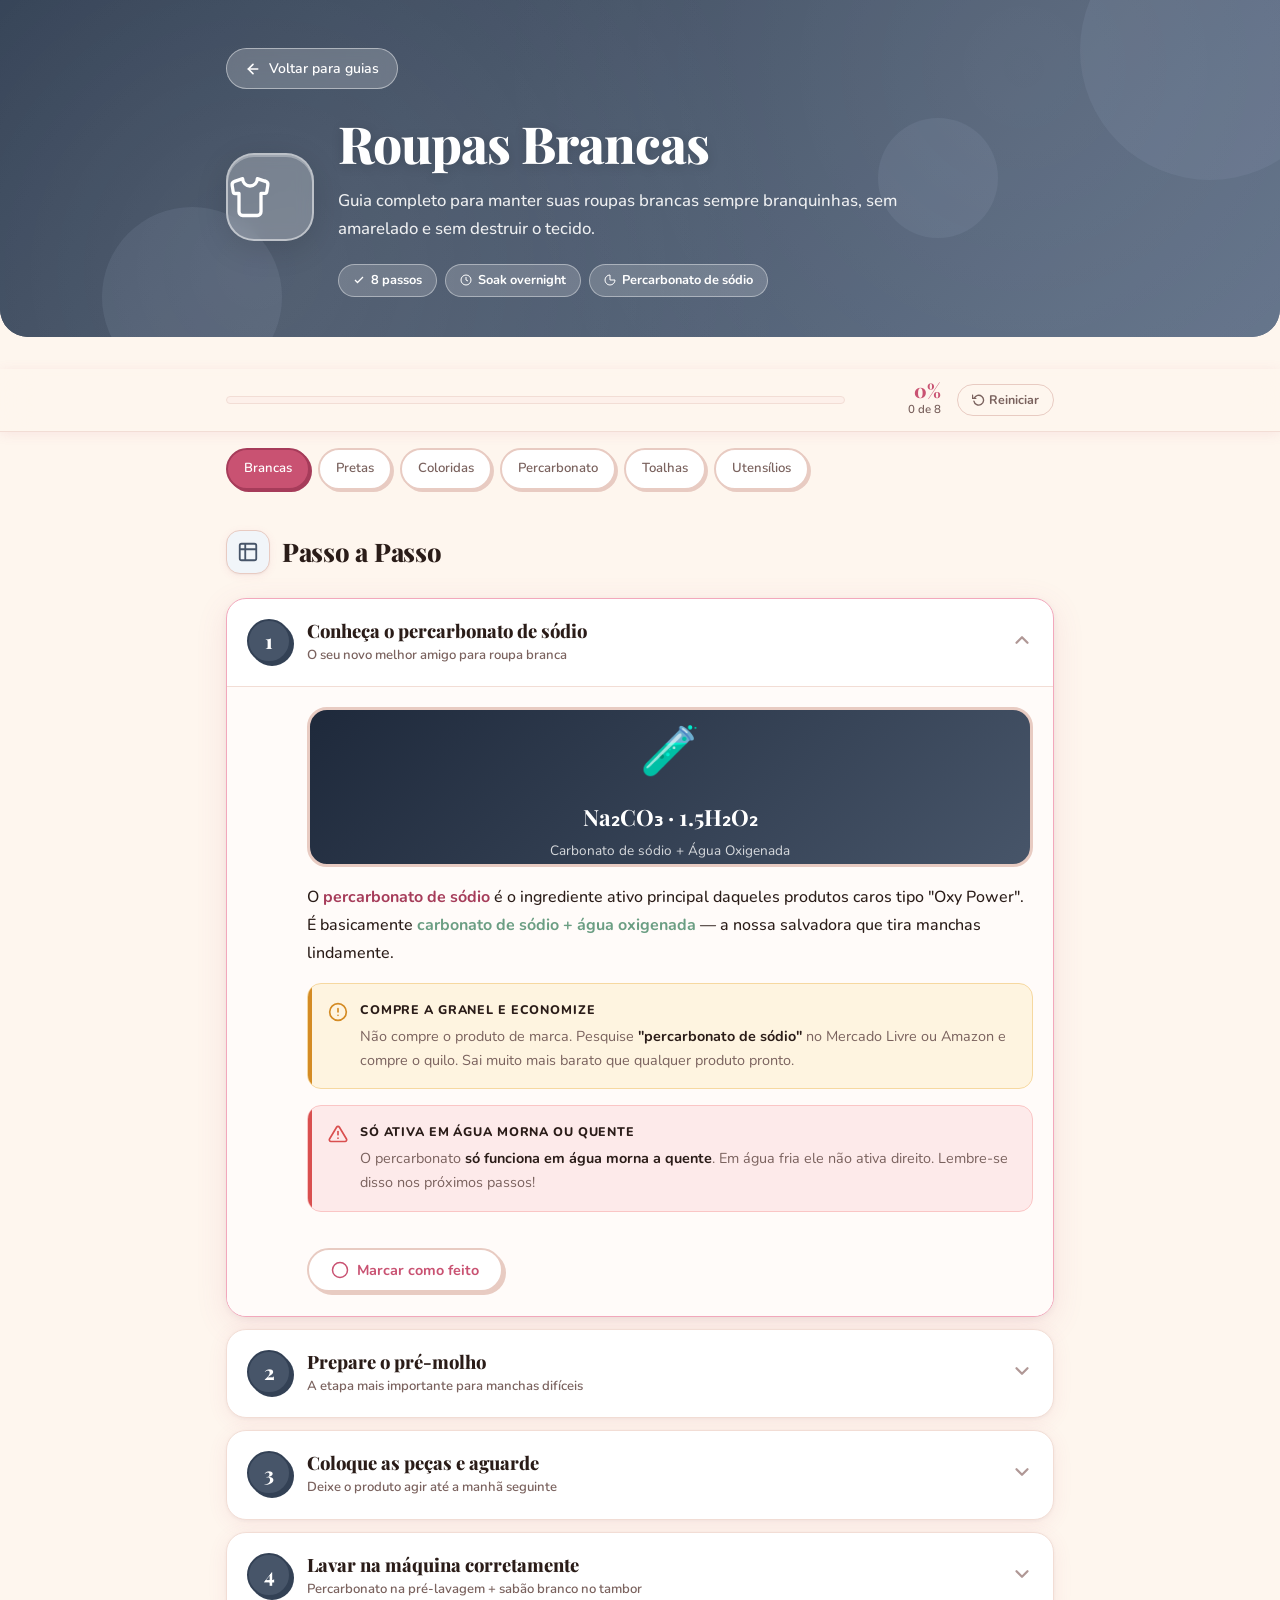
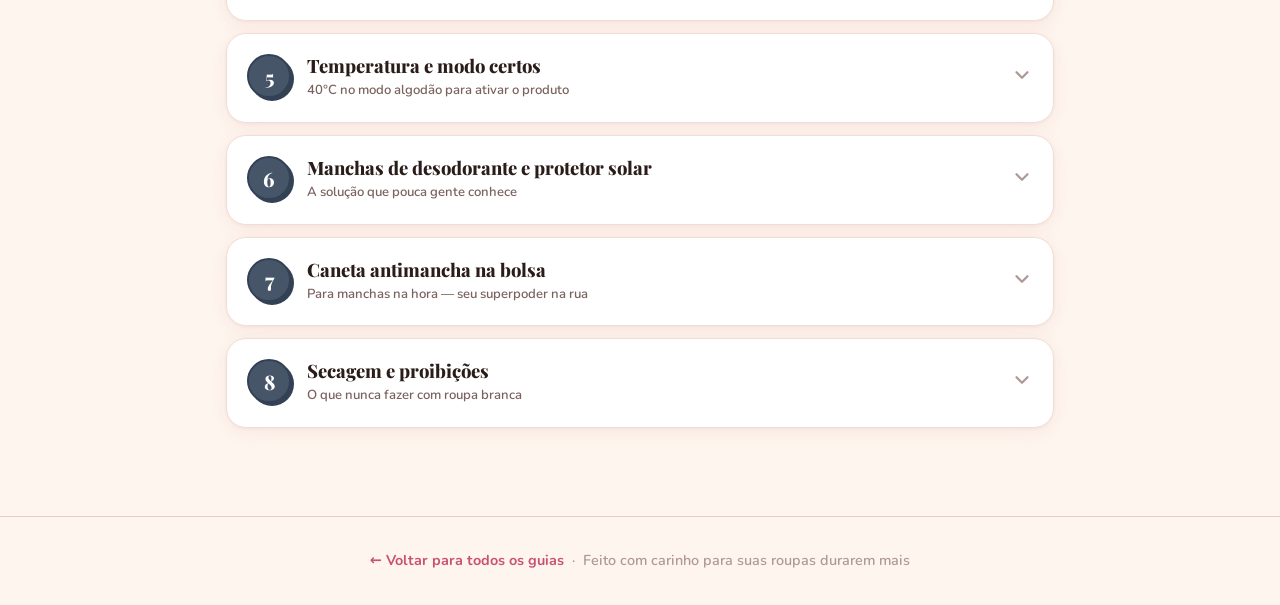
==== brancas.html @ 4604f137 "first commit" ====
<!DOCTYPE html>
<html lang="pt-BR">
<head>
  <meta charset="UTF-8">
  <meta name="viewport" content="width=device-width, initial-scale=1.0">
  <title>Roupas Brancas — Lavar Roupa</title>
  <meta name="description" content="Guia passo a passo de como lavar roupas brancas para ficarem sempre branquinhas e sem amarelado.">
  <link rel="stylesheet" href="css/styles.css">
  <link rel="stylesheet" href="css/guide.css">
  <style>
    /* ── White clothes theme ── */
    :root {
      --guide-primary:  #64748B;
      --guide-dark:     #334155;
      --guide-light:    #F1F5F9;
      --guide-gradient: linear-gradient(135deg, #334155 0%, #475569 40%, #64748B 100%);
      --step-color:     #475569;
    }

    .guide-hero { background: var(--guide-gradient); }
    .hero-blob   { background: #94A3B8; }

    .step-number { background: var(--step-color); border-color: var(--guide-dark); box-shadow: 3px 3px 0px var(--guide-dark); }

    /* Decorative pattern overlay */
    .guide-hero::after {
      content: '';
      position: absolute;
      inset: 0;
      background-image: radial-gradient(circle at 20% 80%, rgba(255,255,255,0.08) 0%, transparent 50%),
                        radial-gradient(circle at 80% 20%, rgba(255,255,255,0.05) 0%, transparent 50%);
      z-index: 1;
    }

    /* Guide nav pills */
    .guide-nav {
      display: flex;
      gap: var(--sp-2);
      overflow-x: auto;
      padding: var(--sp-4) 0;
      scrollbar-width: none;
      -ms-overflow-style: none;
    }
    .guide-nav::-webkit-scrollbar { display: none; }

    .guide-nav-link {
      display: inline-flex;
      align-items: center;
      gap: 6px;
      padding: var(--sp-2) var(--sp-4);
      background: var(--color-surface);
      border: 2px solid var(--color-border-dark);
      border-radius: var(--radius-full);
      font-size: 0.82rem;
      font-weight: 600;
      color: var(--color-fg-muted);
      white-space: nowrap;
      transition: all var(--transition-fast);
      box-shadow: 2px 2px 0px var(--color-border-dark);
    }

    .guide-nav-link:hover {
      background: var(--color-muted);
      color: var(--color-fg);
    }

    .guide-nav-link.active {
      background: var(--color-primary);
      color: white;
      border-color: var(--color-primary-dark);
    }

    /* Visual accent cards */
    .visual-card {
      border-radius: var(--radius-lg);
      border: 3px solid var(--color-border-dark);
      overflow: hidden;
      height: 160px;
      display: flex;
      align-items: center;
      justify-content: center;
      position: relative;
      margin-bottom: var(--sp-4);
    }

    .science-box {
      background: linear-gradient(135deg, #1E293B, #334155);
      border: 3px solid var(--color-border-dark);
      border-radius: var(--radius-lg);
      padding: var(--sp-5);
      color: white;
      margin: var(--sp-4) 0;
    }

    .science-box h4 { font-family: var(--font-heading); font-size: 1.4rem; color: #93C5FD; margin-bottom: var(--sp-3); }
    .science-box p  { font-size: 0.93rem; color: rgba(255,255,255,0.85); line-height: 1.65; }

    .color-wheel-visual {
      display: flex;
      align-items: center;
      gap: var(--sp-4);
      background: #FFFBEB;
      border: 2px solid #FDE68A;
      border-radius: var(--radius-md);
      padding: var(--sp-4);
      margin: var(--sp-3) 0;
    }

    .color-swatch {
      width: 48px; height: 48px;
      border-radius: 50%;
      border: 3px solid rgba(0,0,0,0.1);
      flex-shrink: 0;
      box-shadow: 0 4px 8px rgba(0,0,0,0.15);
    }

    .temp-badge {
      display: inline-flex;
      align-items: center;
      gap: 6px;
      padding: 4px 14px;
      border-radius: var(--radius-full);
      font-weight: 700;
      font-size: 0.9rem;
      border: 2px solid;
    }

    .temp-hot  { background: #FEF2F2; color: #DC2626; border-color: #FECACA; }
    .temp-warm { background: #FFFBEB; color: #D97706; border-color: #FDE68A; }
    .temp-cold { background: #F0F9FF; color: #0284C7; border-color: #BAE6FD; }
  </style>
</head>
<body>

  <!-- ── HERO ── -->
  <div class="guide-hero">
    <div class="hero-blob hero-blob-1"></div>
    <div class="hero-blob hero-blob-2"></div>
    <div class="hero-blob hero-blob-3"></div>
    <div class="container">
      <a href="index.html" class="hero-back-btn">
        <svg xmlns="http://www.w3.org/2000/svg" viewBox="0 0 24 24" fill="none" stroke="currentColor" stroke-width="2.5" stroke-linecap="round" stroke-linejoin="round"><line x1="19" y1="12" x2="5" y2="12"/><polyline points="12 19 5 12 12 5"/></svg>
        Voltar para guias
      </a>
      <div class="guide-hero-inner">
        <div class="guide-hero-icon">
          <svg xmlns="http://www.w3.org/2000/svg" viewBox="0 0 24 24" fill="none" stroke="currentColor" stroke-width="1.8" stroke-linecap="round" stroke-linejoin="round"><path d="M20.38 3.46 16 2a4 4 0 0 1-8 0L3.62 3.46a2 2 0 0 0-1.34 2.23l.58 3.57a1 1 0 0 0 .99.84H6v10c0 1.1.9 2 2 2h8a2 2 0 0 0 2-2V10h2.15a1 1 0 0 0 .99-.84l.58-3.57a2 2 0 0 0-1.34-2.23z"/></svg>
        </div>
        <div class="guide-hero-text">
          <h1>Roupas Brancas</h1>
          <p>Guia completo para manter suas roupas brancas sempre branquinhas, sem amarelado e sem destruir o tecido.</p>
          <div class="guide-tags">
            <span class="guide-tag">
              <svg xmlns="http://www.w3.org/2000/svg" width="12" height="12" viewBox="0 0 24 24" fill="none" stroke="currentColor" stroke-width="2.5"><polyline points="20 6 9 17 4 12"/></svg>
              8 passos
            </span>
            <span class="guide-tag">
              <svg xmlns="http://www.w3.org/2000/svg" width="12" height="12" viewBox="0 0 24 24" fill="none" stroke="currentColor" stroke-width="2"><circle cx="12" cy="12" r="10"/><polyline points="12 6 12 12 16 14"/></svg>
              Soak overnight
            </span>
            <span class="guide-tag">
              <svg xmlns="http://www.w3.org/2000/svg" width="12" height="12" viewBox="0 0 24 24" fill="none" stroke="currentColor" stroke-width="2"><path d="M12 2a10 10 0 1 0 10 10H12V2z"/></svg>
              Percarbonato de sódio
            </span>
          </div>
        </div>
      </div>
    </div>
  </div>

  <!-- ── PROGRESS STICKY ── -->
  <div class="progress-sticky">
    <div class="container">
      <div class="progress-inner">
        <div class="progress-track-wrap">
          <div class="progress-fill" id="progressFill" style="background: linear-gradient(90deg, #475569, #94A3B8);"></div>
        </div>
        <div class="progress-text-wrap">
          <span class="progress-pct" id="progressPct">0%</span>
          <span class="progress-steps-txt" id="progressSteps">0 de 8</span>
        </div>
        <button class="reset-btn" id="resetBtn" aria-label="Reiniciar progresso">
          <svg xmlns="http://www.w3.org/2000/svg" viewBox="0 0 24 24" fill="none" stroke="currentColor" stroke-width="2.5" stroke-linecap="round" stroke-linejoin="round"><polyline points="1 4 1 10 7 10"/><path d="M3.51 15a9 9 0 1 0 .49-5.1"/></svg>
          Reiniciar
        </button>
      </div>
    </div>
  </div>

  <!-- ── GUIDE NAV ── -->
  <div class="container">
    <nav class="guide-nav" aria-label="Outros guias">
      <a href="brancas.html"      class="guide-nav-link active">Brancas</a>
      <a href="pretas.html"       class="guide-nav-link">Pretas</a>
      <a href="coloridas.html"    class="guide-nav-link">Coloridas</a>
      <a href="percarbonato.html" class="guide-nav-link">Percarbonato</a>
      <a href="toalha.html"       class="guide-nav-link">Toalhas</a>
      <a href="utensilios.html"   class="guide-nav-link">Utensílios</a>
    </nav>
  </div>

  <!-- ── STEPS ── -->
  <main>
    <section class="steps-section">
      <div class="container">

        <div class="section-heading">
          <div class="section-heading-icon" style="background:#F1F5F9;">
            <svg xmlns="http://www.w3.org/2000/svg" viewBox="0 0 24 24" fill="none" stroke="#475569" stroke-width="2" stroke-linecap="round" stroke-linejoin="round" style="width:22px;height:22px;"><path d="M9 3H5a2 2 0 0 0-2 2v4m6-6h10a2 2 0 0 1 2 2v4M9 3v18m0 0h10a2 2 0 0 0 2-2V9M9 21H5a2 2 0 0 1-2-2V9m0 0h18"/></svg>
          </div>
          <h2>Passo a Passo</h2>
        </div>

        <div class="steps-list">

          <!-- STEP 1 -->
          <div class="step-item" data-step-id="brancas-1">
            <div class="step-header">
              <div class="step-number" style="background:#475569;border-color:#334155;box-shadow:3px 3px 0 #334155;">1</div>
              <div class="step-completed-icon">
                <svg xmlns="http://www.w3.org/2000/svg" width="22" height="22" viewBox="0 0 24 24" fill="none" stroke="currentColor" stroke-width="3" stroke-linecap="round" stroke-linejoin="round"><polyline points="20 6 9 17 4 12"/></svg>
              </div>
              <div class="step-text">
                <div class="step-title">Conheça o percarbonato de sódio</div>
                <div class="step-subtitle">O seu novo melhor amigo para roupa branca</div>
              </div>
              <svg class="step-chevron" xmlns="http://www.w3.org/2000/svg" viewBox="0 0 24 24" fill="none" stroke="currentColor" stroke-width="2.5" stroke-linecap="round" stroke-linejoin="round"><polyline points="6 9 12 15 18 9"/></svg>
            </div>
            <div class="step-body">
              <div class="visual-card" style="background: linear-gradient(135deg, #1E293B, #475569);">
                <div style="text-align:center; color:white; padding: 20px;">
                  <div style="font-size:3rem; margin-bottom:8px;">🧪</div>
                  <div style="font-family:var(--font-heading); font-size:1.4rem; font-weight:700;">Na₂CO₃ · 1.5H₂O₂</div>
                  <div style="font-size:0.85rem; opacity:0.8; margin-top:4px;">Carbonato de sódio + Água Oxigenada</div>
                </div>
              </div>
              <p class="step-desc">
                O <strong>percarbonato de sódio</strong> é o ingrediente ativo principal daqueles produtos caros tipo "Oxy Power". É basicamente <em>carbonato de sódio + água oxigenada</em> — a nossa salvadora que tira manchas lindamente.
              </p>
              <div class="callout callout--tip">
                <svg xmlns="http://www.w3.org/2000/svg" viewBox="0 0 24 24" fill="none" stroke="currentColor" stroke-width="2" stroke-linecap="round" stroke-linejoin="round"><circle cx="12" cy="12" r="10"/><line x1="12" y1="8" x2="12" y2="12"/><line x1="12" y1="16" x2="12.01" y2="16"/></svg>
                <div class="callout-body">
                  <div class="callout-title">Compre a granel e economize</div>
                  <p>Não compre o produto de marca. Pesquise <strong>"percarbonato de sódio"</strong> no Mercado Livre ou Amazon e compre o quilo. Sai muito mais barato que qualquer produto pronto.</p>
                </div>
              </div>
              <div class="callout callout--warning">
                <svg xmlns="http://www.w3.org/2000/svg" viewBox="0 0 24 24" fill="none" stroke="currentColor" stroke-width="2" stroke-linecap="round" stroke-linejoin="round"><path d="M10.29 3.86L1.82 18a2 2 0 0 0 1.71 3h16.94a2 2 0 0 0 1.71-3L13.71 3.86a2 2 0 0 0-3.42 0z"/><line x1="12" y1="9" x2="12" y2="13"/><line x1="12" y1="17" x2="12.01" y2="17"/></svg>
                <div class="callout-body">
                  <div class="callout-title">Só ativa em água morna ou quente</div>
                  <p>O percarbonato <strong>só funciona em água morna a quente</strong>. Em água fria ele não ativa direito. Lembre-se disso nos próximos passos!</p>
                </div>
              </div>
              <button class="done-btn" onclick="markStepDone(this)">
                <svg xmlns="http://www.w3.org/2000/svg" width="20" height="20" viewBox="0 0 24 24" fill="none" stroke="currentColor" stroke-width="2" stroke-linecap="round" stroke-linejoin="round"><circle cx="12" cy="12" r="10"/></svg>
                Marcar como feito
              </button>
            </div>
          </div>

          <!-- STEP 2 -->
          <div class="step-item" data-step-id="brancas-2">
            <div class="step-header">
              <div class="step-number" style="background:#475569;border-color:#334155;box-shadow:3px 3px 0 #334155;">2</div>
              <div class="step-completed-icon"><svg xmlns="http://www.w3.org/2000/svg" width="22" height="22" viewBox="0 0 24 24" fill="none" stroke="currentColor" stroke-width="3" stroke-linecap="round" stroke-linejoin="round"><polyline points="20 6 9 17 4 12"/></svg></div>
              <div class="step-text">
                <div class="step-title">Prepare o pré-molho</div>
                <div class="step-subtitle">A etapa mais importante para manchas difíceis</div>
              </div>
              <svg class="step-chevron" xmlns="http://www.w3.org/2000/svg" viewBox="0 0 24 24" fill="none" stroke="currentColor" stroke-width="2.5" stroke-linecap="round" stroke-linejoin="round"><polyline points="6 9 12 15 18 9"/></svg>
            </div>
            <div class="step-body">
              <div class="visual-card" style="background: linear-gradient(135deg, #0369A1, #0EA5E9);">
                <div style="text-align:center; color:white; padding:20px;">
                  <div style="font-size:3rem; margin-bottom:8px;">🫧</div>
                  <div style="font-family:var(--font-heading); font-size:1.5rem; font-weight:700;">Olha como borbulha!</div>
                  <div style="font-size:0.85rem; opacity:0.8; margin-top:4px;">O percarbonato ativando em água quente</div>
                </div>
              </div>
              <p class="step-desc">
                Em uma bacia grande, adicione <strong>2 scoops de percarbonato</strong>, uma <em>meia tampinha de sabão líquido para roupa branca</em> e despeje <strong>água quente a 60°C</strong>. Olhe só como ele começa a borbulhar — é o produto ativando!
              </p>
              <div style="display:flex;gap:var(--sp-3);flex-wrap:wrap;margin:var(--sp-4) 0;">
                <span class="temp-badge temp-hot">
                  <svg xmlns="http://www.w3.org/2000/svg" width="14" height="14" viewBox="0 0 24 24" fill="none" stroke="currentColor" stroke-width="2"><path d="M14 14.76V3.5a2.5 2.5 0 0 0-5 0v11.26a4.5 4.5 0 1 0 5 0z"/></svg>
                  60°C
                </span>
                <span class="temp-badge temp-warm">Para estampas plásticas: 40°C máximo</span>
              </div>
              <div class="callout callout--tip">
                <svg xmlns="http://www.w3.org/2000/svg" viewBox="0 0 24 24" fill="none" stroke="currentColor" stroke-width="2" stroke-linecap="round" stroke-linejoin="round"><polygon points="12 2 15.09 8.26 22 9.27 17 14.14 18.18 21.02 12 17.77 5.82 21.02 7 14.14 2 9.27 8.91 8.26 12 2"/></svg>
                <div class="callout-body">
                  <div class="callout-title">Manchas muito resistentes?</div>
                  <p>Para manchas antigas que já secaram e estão resistentes: <strong>faça o molho duas vezes</strong>. Troca a água e repete o processo.</p>
                </div>
              </div>
              <button class="done-btn" onclick="markStepDone(this)">
                <svg xmlns="http://www.w3.org/2000/svg" width="20" height="20" viewBox="0 0 24 24" fill="none" stroke="currentColor" stroke-width="2" stroke-linecap="round" stroke-linejoin="round"><circle cx="12" cy="12" r="10"/></svg>
                Marcar como feito
              </button>
            </div>
          </div>

          <!-- STEP 3 -->
          <div class="step-item" data-step-id="brancas-3">
            <div class="step-header">
              <div class="step-number" style="background:#475569;border-color:#334155;box-shadow:3px 3px 0 #334155;">3</div>
              <div class="step-completed-icon"><svg xmlns="http://www.w3.org/2000/svg" width="22" height="22" viewBox="0 0 24 24" fill="none" stroke="currentColor" stroke-width="3" stroke-linecap="round" stroke-linejoin="round"><polyline points="20 6 9 17 4 12"/></svg></div>
              <div class="step-text">
                <div class="step-title">Coloque as peças e aguarde</div>
                <div class="step-subtitle">Deixe o produto agir até a manhã seguinte</div>
              </div>
              <svg class="step-chevron" xmlns="http://www.w3.org/2000/svg" viewBox="0 0 24 24" fill="none" stroke="currentColor" stroke-width="2.5" stroke-linecap="round" stroke-linejoin="round"><polyline points="6 9 12 15 18 9"/></svg>
            </div>
            <div class="step-body">
              <p class="step-desc">
                Adicione as peças na bacia e complete com o resto da água. <strong>Mexa bem</strong> para que todos os tecidos tenham bastante contato com a mistura. Depois, <em>deixe agir de um dia para o outro</em> — pode deixar até a manhã seguinte sem problema.
              </p>
              <div class="callout callout--info">
                <svg xmlns="http://www.w3.org/2000/svg" viewBox="0 0 24 24" fill="none" stroke="currentColor" stroke-width="2" stroke-linecap="round" stroke-linejoin="round"><circle cx="12" cy="12" r="10"/><line x1="12" y1="8" x2="12" y2="12"/><line x1="12" y1="16" x2="12.01" y2="16"/></svg>
                <div class="callout-body">
                  <div class="callout-title">Quanto tempo deixar?</div>
                  <p>Mínimo <strong>4-6 horas</strong>. O ideal é deixar overnight (até a manhã seguinte). Para manchas muito antigas, deixe mais tempo.</p>
                </div>
              </div>
              <button class="done-btn" onclick="markStepDone(this)">
                <svg xmlns="http://www.w3.org/2000/svg" width="20" height="20" viewBox="0 0 24 24" fill="none" stroke="currentColor" stroke-width="2" stroke-linecap="round" stroke-linejoin="round"><circle cx="12" cy="12" r="10"/></svg>
                Marcar como feito
              </button>
            </div>
          </div>

          <!-- STEP 4 -->
          <div class="step-item" data-step-id="brancas-4">
            <div class="step-header">
              <div class="step-number" style="background:#475569;border-color:#334155;box-shadow:3px 3px 0 #334155;">4</div>
              <div class="step-completed-icon"><svg xmlns="http://www.w3.org/2000/svg" width="22" height="22" viewBox="0 0 24 24" fill="none" stroke="currentColor" stroke-width="3" stroke-linecap="round" stroke-linejoin="round"><polyline points="20 6 9 17 4 12"/></svg></div>
              <div class="step-text">
                <div class="step-title">Lavar na máquina corretamente</div>
                <div class="step-subtitle">Percarbonato na pré-lavagem + sabão branco no tambor</div>
              </div>
              <svg class="step-chevron" xmlns="http://www.w3.org/2000/svg" viewBox="0 0 24 24" fill="none" stroke="currentColor" stroke-width="2.5" stroke-linecap="round" stroke-linejoin="round"><polyline points="6 9 12 15 18 9"/></svg>
            </div>
            <div class="step-body">
              <div style="display:grid; grid-template-columns: 1fr 1fr; gap: var(--sp-3); margin-bottom: var(--sp-4);">
                <div style="background:#F0FDF4; border:2px solid #86EFAC; border-radius:var(--radius-md); padding:var(--sp-4); text-align:center;">
                  <div style="font-size:1.8rem; margin-bottom:6px;">🥄</div>
                  <div style="font-weight:700; font-size:0.9rem; color:var(--color-primary);">Pré-lavagem</div>
                  <div style="font-size:0.82rem; color:var(--color-fg-muted); margin-top:4px;">1 scoop de percarbonato</div>
                </div>
                <div style="background:#F0F9FF; border:2px solid #BAE6FD; border-radius:var(--radius-md); padding:var(--sp-4); text-align:center;">
                  <div style="font-size:1.8rem; margin-bottom:6px;">🧺</div>
                  <div style="font-weight:700; font-size:0.9rem; color:#0284C7;">No tambor</div>
                  <div style="font-size:0.82rem; color:var(--color-fg-muted); margin-top:4px;">Lencinho branqueador óptico</div>
                </div>
              </div>
              <p class="step-desc">
                Na compartimento de <strong>pré-lavagem</strong>: coloque um scoop de percarbonato. Na compartimento de <strong>sabão</strong>: sabão líquido para roupa branca. O <em>lencinho branqueador óptico</em> vai direto no tambor da máquina junto com as roupas.
              </p>
              <div class="callout callout--product">
                <svg xmlns="http://www.w3.org/2000/svg" viewBox="0 0 24 24" fill="none" stroke="currentColor" stroke-width="2" stroke-linecap="round" stroke-linejoin="round"><path d="M6 2L3 6v14a2 2 0 0 0 2 2h14a2 2 0 0 0 2-2V6l-3-4z"/><line x1="3" y1="6" x2="21" y2="6"/><path d="M16 10a4 4 0 0 1-8 0"/></svg>
                <div class="callout-body">
                  <div class="callout-title">Produtos necessários</div>
                  <div class="product-list">
                    <span class="product-tag">Percarbonato de sódio</span>
                    <span class="product-tag">Sabão líquido p/ roupa branca</span>
                    <span class="product-tag">Lencinho branqueador óptico</span>
                  </div>
                </div>
              </div>
              <button class="done-btn" onclick="markStepDone(this)">
                <svg xmlns="http://www.w3.org/2000/svg" width="20" height="20" viewBox="0 0 24 24" fill="none" stroke="currentColor" stroke-width="2" stroke-linecap="round" stroke-linejoin="round"><circle cx="12" cy="12" r="10"/></svg>
                Marcar como feito
              </button>
            </div>
          </div>

          <!-- STEP 5 -->
          <div class="step-item" data-step-id="brancas-5">
            <div class="step-header">
              <div class="step-number" style="background:#475569;border-color:#334155;box-shadow:3px 3px 0 #334155;">5</div>
              <div class="step-completed-icon"><svg xmlns="http://www.w3.org/2000/svg" width="22" height="22" viewBox="0 0 24 24" fill="none" stroke="currentColor" stroke-width="3" stroke-linecap="round" stroke-linejoin="round"><polyline points="20 6 9 17 4 12"/></svg></div>
              <div class="step-text">
                <div class="step-title">Temperatura e modo certos</div>
                <div class="step-subtitle">40°C no modo algodão para ativar o produto</div>
              </div>
              <svg class="step-chevron" xmlns="http://www.w3.org/2000/svg" viewBox="0 0 24 24" fill="none" stroke="currentColor" stroke-width="2.5" stroke-linecap="round" stroke-linejoin="round"><polyline points="6 9 12 15 18 9"/></svg>
            </div>
            <div class="step-body">
              <p class="step-desc">
                Para roupas de algodão: lave a <strong>40°C no modo algodão</strong>. Isso ativa o percarbonato na máquina também. <em>Roupas brancas estampadas</em> (com silk ou estampa plástica)? Máximo de 40°C — o plástico pode encolher em temperaturas muito altas.
              </p>
              <div style="display:flex;gap:var(--sp-3);flex-wrap:wrap;margin:var(--sp-4) 0 var(--sp-3);">
                <span class="temp-badge temp-warm">
                  <svg xmlns="http://www.w3.org/2000/svg" width="14" height="14" viewBox="0 0 24 24" fill="none" stroke="currentColor" stroke-width="2"><path d="M14 14.76V3.5a2.5 2.5 0 0 0-5 0v11.26a4.5 4.5 0 1 0 5 0z"/></svg>
                  Algodão liso: 40°C
                </span>
                <span class="temp-badge temp-warm">
                  <svg xmlns="http://www.w3.org/2000/svg" width="14" height="14" viewBox="0 0 24 24" fill="none" stroke="currentColor" stroke-width="2"><path d="M14 14.76V3.5a2.5 2.5 0 0 0-5 0v11.26a4.5 4.5 0 1 0 5 0z"/></svg>
                  Branca estampada: máx. 40°C
                </span>
              </div>
              <div class="callout callout--tip">
                <svg xmlns="http://www.w3.org/2000/svg" viewBox="0 0 24 24" fill="none" stroke="currentColor" stroke-width="2"><polygon points="12 2 15.09 8.26 22 9.27 17 14.14 18.18 21.02 12 17.77 5.82 21.02 7 14.14 2 9.27 8.91 8.26 12 2"/></svg>
                <div class="callout-body">
                  <div class="callout-title">Pode usar em roupa colorida?</div>
                  <p>Sim! O percarbonato pode ser usado em roupas coloridas também. Não tem problema.</p>
                </div>
              </div>
              <button class="done-btn" onclick="markStepDone(this)">
                <svg xmlns="http://www.w3.org/2000/svg" width="20" height="20" viewBox="0 0 24 24" fill="none" stroke="currentColor" stroke-width="2" stroke-linecap="round" stroke-linejoin="round"><circle cx="12" cy="12" r="10"/></svg>
                Marcar como feito
              </button>
            </div>
          </div>

          <!-- STEP 6: Manchas de desodorante -->
          <div class="step-item" data-step-id="brancas-6">
            <div class="step-header">
              <div class="step-number" style="background:#475569;border-color:#334155;box-shadow:3px 3px 0 #334155;">6</div>
              <div class="step-completed-icon"><svg xmlns="http://www.w3.org/2000/svg" width="22" height="22" viewBox="0 0 24 24" fill="none" stroke="currentColor" stroke-width="3" stroke-linecap="round" stroke-linejoin="round"><polyline points="20 6 9 17 4 12"/></svg></div>
              <div class="step-text">
                <div class="step-title">Manchas de desodorante e protetor solar</div>
                <div class="step-subtitle">A solução que pouca gente conhece</div>
              </div>
              <svg class="step-chevron" xmlns="http://www.w3.org/2000/svg" viewBox="0 0 24 24" fill="none" stroke="currentColor" stroke-width="2.5" stroke-linecap="round" stroke-linejoin="round"><polyline points="6 9 12 15 18 9"/></svg>
            </div>
            <div class="step-body">
              <div class="science-box">
                <h4>Por que amarela?</h4>
                <p>Desodorante tem <strong>alumínio</strong> na composição. Esse alumínio oxida com o suor → vira ferrugem → mancha amarela. É literalmente oxidação de metal — igual ferrugem. A solução? <strong>Tira-ferrugem para tecidos</strong> (marca Semorin tem um específico para tecido).</p>
              </div>
              <div class="callout callout--product">
                <svg xmlns="http://www.w3.org/2000/svg" viewBox="0 0 24 24" fill="none" stroke="currentColor" stroke-width="2" stroke-linecap="round" stroke-linejoin="round"><path d="M6 2L3 6v14a2 2 0 0 0 2 2h14a2 2 0 0 0 2-2V6l-3-4z"/><line x1="3" y1="6" x2="21" y2="6"/><path d="M16 10a4 4 0 0 1-8 0"/></svg>
                <div class="callout-body">
                  <div class="callout-title">Produto específico</div>
                  <div class="product-list">
                    <span class="product-tag">Tira-ferrugem para tecidos (Semorin)</span>
                  </div>
                  <p style="margin-top:8px; font-size:0.88rem;">Atenção: a Semorin tem um tira-ferrugem para outros materiais também — use o específico para tecido!</p>
                </div>
              </div>
              <button class="done-btn" onclick="markStepDone(this)">
                <svg xmlns="http://www.w3.org/2000/svg" width="20" height="20" viewBox="0 0 24 24" fill="none" stroke="currentColor" stroke-width="2" stroke-linecap="round" stroke-linejoin="round"><circle cx="12" cy="12" r="10"/></svg>
                Marcar como feito
              </button>
            </div>
          </div>

          <!-- STEP 7: Caneta antimancha -->
          <div class="step-item" data-step-id="brancas-7">
            <div class="step-header">
              <div class="step-number" style="background:#475569;border-color:#334155;box-shadow:3px 3px 0 #334155;">7</div>
              <div class="step-completed-icon"><svg xmlns="http://www.w3.org/2000/svg" width="22" height="22" viewBox="0 0 24 24" fill="none" stroke="currentColor" stroke-width="3" stroke-linecap="round" stroke-linejoin="round"><polyline points="20 6 9 17 4 12"/></svg></div>
              <div class="step-text">
                <div class="step-title">Caneta antimancha na bolsa</div>
                <div class="step-subtitle">Para manchas na hora — seu superpoder na rua</div>
              </div>
              <svg class="step-chevron" xmlns="http://www.w3.org/2000/svg" viewBox="0 0 24 24" fill="none" stroke="currentColor" stroke-width="2.5" stroke-linecap="round" stroke-linejoin="round"><polyline points="6 9 12 15 18 9"/></svg>
            </div>
            <div class="step-body">
              <div class="visual-card" style="background: linear-gradient(135deg, #7C3AED, #A855F7);">
                <div style="text-align:center; color:white; padding:20px;">
                  <div style="font-size:3rem; margin-bottom:8px;">✏️</div>
                  <div style="font-family:var(--font-heading); font-size:1.4rem; font-weight:700;">Caneta Antimancha</div>
                  <div style="font-size:0.85rem; opacity:0.8; margin-top:4px;">Água oxigenada em formato de caneta</div>
                </div>
              </div>
              <p class="step-desc">
                A <strong>caneta antimancha</strong> é perfeita para levar na bolsa. Ela tem água oxigenada e uma ponta que você pressiona e esfrega na mancha. O segredo para sua roupa não manchar é <em>se livrar da mancha no momento em que ela acontece</em>. Em casa você tem recursos — na rua, a caneta te salva.
              </p>
              <div class="callout callout--tip">
                <svg xmlns="http://www.w3.org/2000/svg" viewBox="0 0 24 24" fill="none" stroke="currentColor" stroke-width="2"><polygon points="12 2 15.09 8.26 22 9.27 17 14.14 18.18 21.02 12 17.77 5.82 21.02 7 14.14 2 9.27 8.91 8.26 12 2"/></svg>
                <div class="callout-body">
                  <div class="callout-title">Dica de uso na rua</div>
                  <p>A roupa vai ficar um pouco molhada depois — isso é normal. Melhor ficar com um ponto transparente por 5 minutos do que uma mancha rosa para sempre.</p>
                </div>
              </div>
              <div class="callout callout--product">
                <svg xmlns="http://www.w3.org/2000/svg" viewBox="0 0 24 24" fill="none" stroke="currentColor" stroke-width="2" stroke-linecap="round" stroke-linejoin="round"><path d="M6 2L3 6v14a2 2 0 0 0 2 2h14a2 2 0 0 0 2-2V6l-3-4z"/><line x1="3" y1="6" x2="21" y2="6"/><path d="M16 10a4 4 0 0 1-8 0"/></svg>
                <div class="callout-body">
                  <div class="callout-title">Onde encontrar</div>
                  <div class="product-list">
                    <span class="product-tag">De Girl (farmácia Drogaria Venâncio)</span>
                    <span class="product-tag">Tide To Go (Mercado Livre)</span>
                  </div>
                </div>
              </div>
              <button class="done-btn" onclick="markStepDone(this)">
                <svg xmlns="http://www.w3.org/2000/svg" width="20" height="20" viewBox="0 0 24 24" fill="none" stroke="currentColor" stroke-width="2" stroke-linecap="round" stroke-linejoin="round"><circle cx="12" cy="12" r="10"/></svg>
                Marcar como feito
              </button>
            </div>
          </div>

          <!-- STEP 8: Secagem -->
          <div class="step-item" data-step-id="brancas-8">
            <div class="step-header">
              <div class="step-number" style="background:#475569;border-color:#334155;box-shadow:3px 3px 0 #334155;">8</div>
              <div class="step-completed-icon"><svg xmlns="http://www.w3.org/2000/svg" width="22" height="22" viewBox="0 0 24 24" fill="none" stroke="currentColor" stroke-width="3" stroke-linecap="round" stroke-linejoin="round"><polyline points="20 6 9 17 4 12"/></svg></div>
              <div class="step-text">
                <div class="step-title">Secagem e proibições</div>
                <div class="step-subtitle">O que nunca fazer com roupa branca</div>
              </div>
              <svg class="step-chevron" xmlns="http://www.w3.org/2000/svg" viewBox="0 0 24 24" fill="none" stroke="currentColor" stroke-width="2.5" stroke-linecap="round" stroke-linejoin="round"><polyline points="6 9 12 15 18 9"/></svg>
            </div>
            <div class="step-body">
              <p class="step-desc">
                Roupa branca pode secar no sol — mas evite <strong>sol direto por muito tempo</strong> pois o raio UV danifica o tecido (o mesmo raio que causa câncer de pele destrói as células do tecido). Secar na <em>sombra ou meia-sombra</em> é o ideal.
              </p>
              <div class="callout callout--warning">
                <svg xmlns="http://www.w3.org/2000/svg" viewBox="0 0 24 24" fill="none" stroke="currentColor" stroke-width="2" stroke-linecap="round" stroke-linejoin="round"><path d="M10.29 3.86L1.82 18a2 2 0 0 0 1.71 3h16.94a2 2 0 0 0 1.71-3L13.71 3.86a2 2 0 0 0-3.42 0z"/><line x1="12" y1="9" x2="12" y2="13"/><line x1="12" y1="17" x2="12.01" y2="17"/></svg>
                <div class="callout-body">
                  <div class="callout-title">Nunca use cloro!</div>
                  <p>Cloro destrói o tecido. O percarbonato faz a mesma função branqueadora <strong>sem danificar o tecido</strong>. Para que usar cloro se você tem o percarbonato?</p>
                </div>
              </div>
              <div class="callout callout--warning">
                <svg xmlns="http://www.w3.org/2000/svg" viewBox="0 0 24 24" fill="none" stroke="currentColor" stroke-width="2" stroke-linecap="round" stroke-linejoin="round"><path d="M10.29 3.86L1.82 18a2 2 0 0 0 1.71 3h16.94a2 2 0 0 0 1.71-3L13.71 3.86a2 2 0 0 0-3.42 0z"/><line x1="12" y1="9" x2="12" y2="13"/><line x1="12" y1="17" x2="12.01" y2="17"/></svg>
                <div class="callout-body">
                  <div class="callout-title">Evite a secadora</div>
                  <p>A secadora danifica tecidos naturais. Se precisar usar, aceite que a roupa vai durar menos. Escolha suas batalhas.</p>
                </div>
              </div>
              <button class="done-btn" onclick="markStepDone(this)">
                <svg xmlns="http://www.w3.org/2000/svg" width="20" height="20" viewBox="0 0 24 24" fill="none" stroke="currentColor" stroke-width="2" stroke-linecap="round" stroke-linejoin="round"><circle cx="12" cy="12" r="10"/></svg>
                Marcar como feito
              </button>
            </div>
          </div>

        </div><!-- /steps-list -->

        <!-- ── COMPLETION BANNER ── -->
        <div class="completion-banner" id="completionBanner">
          <span class="completion-emoji">🌟</span>
          <h2>Mandou bem!</h2>
          <p>Você terminou o guia de roupas brancas. Suas roupas vão agradecer!</p>
          <div class="completion-actions">
            <a href="index.html" class="btn btn-white btn-lg">Ver todos os guias</a>
            <a href="percarbonato.html" class="btn btn-white-outline btn-lg">Guia do percarbonato →</a>
          </div>
        </div>

      </div>
    </section>
  </main>

  <!-- ── FOOTER ── -->
  <footer class="site-footer">
    <div class="container">
      <p>
        <a href="index.html">← Voltar para todos os guias</a>
        &nbsp;·&nbsp;
        Feito com carinho para suas roupas durarem mais
      </p>
    </div>
  </footer>

  <script>
    // Inline helper for onclick — delegates to guide.js markDone
    function markStepDone(btn) {
      const step = btn.closest('.step-item');
      const isDone = step.classList.contains('completed');
      if (typeof markDone === 'function') markDone(step, !isDone);
    }
  </script>
  <script src="js/guide.js"></script>
</body>
</html>
---- css/styles.css ----
/* ============================================================
   LAVANTECH — Design System
   Fonts: Playfair Display (headings) + Nunito (body)
   Theme: Soft Feminine / Warm Rosé
   ============================================================ */

@import url('https://fonts.googleapis.com/css2?family=Playfair+Display:wght@700;800&family=Nunito:wght@400;500;600;700;800&display=swap');

/* ── Tokens ── */
:root {
  --color-primary:       #C95272;
  --color-primary-dark:  #A63C5A;
  --color-primary-light: #F2A8BC;
  --color-secondary:     #6B9E83;
  --color-accent:        #E8854A;
  --color-accent-light:  #FEF0E6;
  --color-lavender:      #9B8ECF;
  --color-lavender-light:#EEE8FA;
  --color-bg:            #FEF6EE;
  --color-surface:       #FFFFFF;
  --color-muted:         #FDF0EA;
  --color-border:        #F2DDD5;
  --color-border-dark:   #E8CBC2;
  --color-fg:            #2A1C18;
  --color-fg-muted:      #7A625E;
  --color-fg-light:      #B09896;
  --color-error:         #D94F4F;
  --color-error-light:   #FDEAEA;
  --color-warning:       #D48B24;
  --color-warning-light: #FEF4E0;
  --color-info:          #4A8CC9;
  --color-info-light:    #EAF3FB;
  --color-success:       #4A9670;
  --color-success-light: #E5F5ED;

  /* Shadows — warm & soft */
  --shadow-clay-sm:   0 2px 8px rgba(201, 82, 114, 0.08), 0 1px 2px rgba(0,0,0,0.04);
  --shadow-clay-md:   0 4px 16px rgba(201, 82, 114, 0.1), 0 1px 4px rgba(0,0,0,0.06);
  --shadow-clay-lg:   0 8px 32px rgba(201, 82, 114, 0.12), 0 2px 8px rgba(0,0,0,0.06);
  --shadow-clay-card: 0 4px 20px rgba(201, 82, 114, 0.09), 0 1px 4px rgba(0,0,0,0.05);
  --shadow-hover:     0 10px 36px rgba(201, 82, 114, 0.18), 0 2px 8px rgba(0,0,0,0.08);

  /* Radius */
  --radius-sm:   10px;
  --radius-md:   14px;
  --radius-lg:   20px;
  --radius-xl:   28px;
  --radius-full: 9999px;

  /* Borders */
  --border-clay: 1.5px solid var(--color-border-dark);

  /* Typography */
  --font-heading: 'Playfair Display', Georgia, serif;
  --font-body:    'Nunito', system-ui, sans-serif;

  /* Spacing */
  --sp-1:  4px;  --sp-2:  8px;  --sp-3:  12px; --sp-4: 16px;
  --sp-5:  20px; --sp-6:  24px; --sp-8:  32px; --sp-10: 40px;
  --sp-12: 48px; --sp-16: 64px;

  /* Transitions */
  --transition-fast:   150ms ease-out;
  --transition-normal: 250ms ease-out;
  --transition-slow:   400ms ease-out;
}

/* ── Reset ── */
*, *::before, *::after { box-sizing: border-box; margin: 0; padding: 0; }
html { scroll-behavior: smooth; -webkit-text-size-adjust: 100%; }

body {
  font-family: var(--font-body);
  background-color: var(--color-bg);
  color: var(--color-fg);
  line-height: 1.65;
  font-size: 16px;
  min-height: 100dvh;
  overflow-x: hidden;
}

img { max-width: 100%; display: block; }
a   { color: inherit; text-decoration: none; }
ul, ol { list-style: none; }

/* ── Typography ── */
h1, h2, h3, h4 { font-family: var(--font-heading); line-height: 1.2; }

h1 { font-size: clamp(2.2rem, 6vw, 3.8rem); font-weight: 800; }
h2 { font-size: clamp(1.6rem, 4vw, 2.4rem); font-weight: 700; }
h3 { font-size: clamp(1.2rem, 3vw, 1.6rem);  font-weight: 700; }
h4 { font-size: 1.1rem; font-weight: 700; }
p  { font-size: 1rem; font-weight: 400; }

.text-muted   { color: var(--color-fg-muted); }
.text-primary { color: var(--color-primary); }
.text-accent  { color: var(--color-accent); }
.text-center  { text-align: center; }

/* ── Layout ── */
.container      { width: 100%; max-width: 860px; margin: 0 auto; padding: 0 var(--sp-4); }
.container--wide{ max-width: 1160px; margin: 0 auto; padding: 0 var(--sp-4); }
.visually-hidden{ position: absolute; width: 1px; height: 1px; overflow: hidden; clip: rect(0 0 0 0); }

/* ── Card ── */
.clay-card {
  background: var(--color-surface);
  border: var(--border-clay);
  border-radius: var(--radius-lg);
  box-shadow: var(--shadow-clay-card);
  transition: transform var(--transition-normal), box-shadow var(--transition-normal);
}

.clay-card:hover {
  transform: translateY(-3px);
  box-shadow: var(--shadow-hover);
}

/* ── Buttons ── */
.btn {
  display: inline-flex;
  align-items: center;
  gap: var(--sp-2);
  padding: var(--sp-3) var(--sp-6);
  font-family: var(--font-body);
  font-size: 1rem;
  font-weight: 700;
  border-radius: var(--radius-full);
  border: 1.5px solid transparent;
  cursor: pointer;
  transition: all var(--transition-fast);
  white-space: nowrap;
  touch-action: manipulation;
  min-height: 44px;
}

.btn:focus-visible { outline: 2.5px solid var(--color-primary); outline-offset: 3px; }

.btn-primary {
  background: var(--color-primary);
  color: #fff;
  border-color: var(--color-primary-dark);
  box-shadow: 0 3px 12px rgba(201, 82, 114, 0.35);
}

.btn-primary:hover {
  background: var(--color-primary-dark);
  transform: translateY(-2px);
  box-shadow: 0 6px 20px rgba(201, 82, 114, 0.4);
}

.btn-outline {
  background: var(--color-surface);
  color: var(--color-primary);
  border-color: var(--color-border-dark);
  box-shadow: var(--shadow-clay-sm);
}

.btn-outline:hover {
  background: var(--color-muted);
  border-color: var(--color-primary-light);
}

.btn-ghost { background: transparent; color: var(--color-fg-muted); border: none; box-shadow: none; }
.btn-ghost:hover { background: var(--color-muted); color: var(--color-fg); }

.btn-sm  { padding: var(--sp-2) var(--sp-4); font-size: 0.875rem; min-height: 36px; }
.btn-lg  { padding: var(--sp-4) var(--sp-8); font-size: 1.05rem; min-height: 52px; }

/* Completion banner buttons */
.btn-white {
  background: white;
  color: var(--color-primary);
  border-color: rgba(255,255,255,0.7);
  box-shadow: 0 3px 10px rgba(0,0,0,0.12);
}

.btn-white:hover { background: #FEF0F4; transform: translateY(-2px); }

.btn-white-outline {
  background: rgba(255,255,255,0.2);
  color: white;
  border-color: rgba(255,255,255,0.5);
}

.btn-white-outline:hover { background: rgba(255,255,255,0.3); }

/* ── Callout boxes ── */
.callout {
  display: flex;
  gap: var(--sp-3);
  padding: var(--sp-4);
  border-radius: var(--radius-md);
  border: 1.5px solid transparent;
  margin: var(--sp-4) 0;
  position: relative;
  overflow: hidden;
}

.callout::before {
  content: '';
  position: absolute;
  left: 0; top: 0; bottom: 0;
  width: 3px;
}

.callout-body { flex: 1; }
.callout svg  { flex-shrink: 0; margin-top: 2px; width: 20px; height: 20px; }

.callout--tip     { background: var(--color-warning-light); border-color: #F5D48A; }
.callout--tip::before { background: var(--color-warning); }
.callout--tip svg { color: var(--color-warning); }

.callout--warning     { background: var(--color-error-light); border-color: #F5AAAA; }
.callout--warning::before { background: var(--color-error); }
.callout--warning svg { color: var(--color-error); }

.callout--product     { background: var(--color-success-light); border-color: #A8D9BE; }
.callout--product::before { background: var(--color-success); }
.callout--product svg { color: var(--color-success); }

.callout--info     { background: var(--color-info-light); border-color: #A8CBE8; }
.callout--info::before { background: var(--color-info); }
.callout--info svg { color: var(--color-info); }

.callout-title {
  font-family: var(--font-body);
  font-weight: 800;
  font-size: 0.8rem;
  text-transform: uppercase;
  letter-spacing: 0.07em;
  margin-bottom: 4px;
  color: var(--color-fg);
}

.callout p { font-size: 0.93rem; color: var(--color-fg); line-height: 1.65; }
.callout strong { font-weight: 700; }

/* ── Progress Bar ── */
.progress-wrapper {
  background: var(--color-surface);
  border: var(--border-clay);
  border-radius: var(--radius-full);
  padding: var(--sp-2) var(--sp-4);
  display: flex;
  align-items: center;
  gap: var(--sp-4);
  box-shadow: var(--shadow-clay-sm);
}

.progress-track {
  flex: 1;
  height: 10px;
  background: var(--color-muted);
  border-radius: var(--radius-full);
  overflow: hidden;
  border: 1px solid var(--color-border);
}

.progress-fill {
  height: 100%;
  background: linear-gradient(90deg, var(--color-primary), var(--color-primary-light));
  border-radius: var(--radius-full);
  transition: width 0.5s cubic-bezier(0.34, 1.56, 0.64, 1);
  width: 0%;
}

.progress-label {
  font-size: 0.85rem;
  font-weight: 700;
  color: var(--color-primary);
  white-space: nowrap;
  min-width: 80px;
  text-align: right;
}

/* ── Step Component ── */
.steps-list { display: flex; flex-direction: column; gap: var(--sp-4); }

.step-item {
  background: var(--color-surface);
  border: var(--border-clay);
  border-radius: var(--radius-lg);
  box-shadow: var(--shadow-clay-card);
  overflow: hidden;
  transition: all var(--transition-normal);
  opacity: 0;
  transform: translateY(16px);
}

.step-item.visible {
  opacity: 1;
  transform: translateY(0);
  transition: opacity 0.4s ease-out, transform 0.4s cubic-bezier(0.34, 1.2, 0.64, 1), box-shadow var(--transition-normal), border-color var(--transition-normal);
}

.step-item.completed {
  opacity: 0.65;
  border-color: var(--color-border);
  box-shadow: var(--shadow-clay-sm);
}

.step-item.expanded {
  box-shadow: var(--shadow-hover);
  border-color: var(--color-primary-light);
}

.step-header {
  display: flex;
  align-items: flex-start;
  gap: var(--sp-4);
  padding: var(--sp-5) var(--sp-6);
  cursor: pointer;
  user-select: none;
  -webkit-tap-highlight-color: transparent;
  transition: background var(--transition-fast);
}

.step-header:hover { background: var(--color-muted); }

.step-number {
  flex-shrink: 0;
  width: 42px;
  height: 42px;
  background: var(--color-primary);
  color: white;
  border-radius: var(--radius-full);
  border: 2px solid var(--color-primary-dark);
  box-shadow: 0 3px 10px rgba(201, 82, 114, 0.3);
  display: flex;
  align-items: center;
  justify-content: center;
  font-family: var(--font-heading);
  font-size: 1.1rem;
  font-weight: 700;
  transition: all var(--transition-fast);
}

.step-completed-icon {
  display: none;
  flex-shrink: 0;
  width: 42px;
  height: 42px;
  background: var(--color-secondary);
  color: white;
  border-radius: var(--radius-full);
  border: 2px solid #4A7A62;
  box-shadow: 0 3px 10px rgba(74, 150, 112, 0.3);
  align-items: center;
  justify-content: center;
}

.step-item.completed .step-number         { display: none; }
.step-item.completed .step-completed-icon { display: flex; }

.step-text { flex: 1; min-width: 0; }

.step-title {
  font-family: var(--font-heading);
  font-size: 1.15rem;
  font-weight: 700;
  color: var(--color-fg);
  line-height: 1.3;
  transition: color var(--transition-fast);
}

.step-item.completed .step-title {
  text-decoration: line-through;
  color: var(--color-fg-light);
}

.step-subtitle {
  font-size: 0.875rem;
  color: var(--color-fg-muted);
  margin-top: 3px;
  font-weight: 600;
}

.step-chevron {
  flex-shrink: 0;
  width: 24px;
  height: 24px;
  color: var(--color-fg-light);
  transition: transform 300ms cubic-bezier(0.34, 1.56, 0.64, 1);
  margin-top: 8px;
}

.step-item.expanded .step-chevron { transform: rotate(180deg); }

.step-body {
  display: none;
  padding: var(--sp-5) var(--sp-6) var(--sp-6);
  padding-left: calc(var(--sp-6) + 42px + var(--sp-4));
  border-top: 1.5px solid var(--color-border);
  background: #FFFBF9;
  animation: bodyReveal 250ms ease-out;
}

.step-item.expanded .step-body { display: block; }

@keyframes bodyReveal {
  from { opacity: 0; transform: translateY(-8px); }
  to   { opacity: 1; transform: translateY(0); }
}

.step-desc {
  color: var(--color-fg);
  font-size: 1rem;
  line-height: 1.8;
  font-weight: 500;
}

.step-desc strong { color: var(--color-primary); font-weight: 800; }
.step-desc em     { color: var(--color-accent); font-style: normal; font-weight: 700; }

/* ── Done button (guide pages) ── */
.done-btn {
  display: inline-flex;
  align-items: center;
  gap: var(--sp-2);
  margin-top: var(--sp-5);
  padding: var(--sp-3) var(--sp-5);
  border-radius: var(--radius-full);
  border: 1.5px solid var(--color-border-dark);
  background: var(--color-surface);
  font-family: var(--font-body);
  font-weight: 700;
  font-size: 0.95rem;
  color: var(--color-primary);
  cursor: pointer;
  transition: all var(--transition-fast);
  touch-action: manipulation;
  box-shadow: var(--shadow-clay-sm);
  min-height: 44px;
}

.done-btn:hover {
  background: var(--color-success-light);
  border-color: var(--color-secondary);
  color: var(--color-secondary);
  transform: translateY(-1px);
  box-shadow: var(--shadow-clay-md);
}

.done-btn svg { width: 20px; height: 20px; flex-shrink: 0; }

.step-item.completed .done-btn {
  background: var(--color-success-light);
  color: var(--color-secondary);
  border-color: #A8D9BE;
  box-shadow: none;
}

/* ── Product tags ── */
.product-list { display: flex; flex-wrap: wrap; gap: var(--sp-2); margin-top: var(--sp-3); }

.product-tag {
  display: inline-flex;
  align-items: center;
  gap: 6px;
  padding: 5px 14px;
  background: var(--color-success-light);
  border: 1.5px solid #A8D9BE;
  border-radius: var(--radius-full);
  font-size: 0.85rem;
  font-weight: 700;
  color: #3A7A5A;
}

/* ── Progress sticky (guide pages) ── */
.progress-sticky {
  position: sticky;
  top: 0;
  z-index: 100;
  background: rgba(254, 246, 238, 0.95);
  backdrop-filter: blur(12px);
  -webkit-backdrop-filter: blur(12px);
  border-bottom: 1.5px solid var(--color-border-dark);
  padding: var(--sp-3) 0;
  box-shadow: 0 4px 16px rgba(201, 82, 114, 0.08);
}

.progress-inner {
  display: flex;
  align-items: center;
  gap: var(--sp-4);
}

.progress-track-wrap {
  flex: 1;
  height: 10px;
  background: var(--color-muted);
  border-radius: var(--radius-full);
  overflow: hidden;
  border: 1px solid var(--color-border);
}

/* .progress-fill already defined above — the sticky version */

.progress-text-wrap {
  display: flex;
  flex-direction: column;
  align-items: flex-end;
  min-width: 90px;
}

.progress-pct {
  font-family: var(--font-heading);
  font-size: 1.3rem;
  font-weight: 700;
  color: var(--color-primary);
  line-height: 1;
}

.progress-steps-txt {
  font-size: 0.75rem;
  color: var(--color-fg-muted);
  font-weight: 600;
}

.reset-btn {
  display: inline-flex;
  align-items: center;
  gap: 4px;
  padding: var(--sp-1) var(--sp-3);
  background: transparent;
  border: 1.5px solid var(--color-border-dark);
  border-radius: var(--radius-full);
  font-size: 0.8rem;
  font-weight: 700;
  color: var(--color-fg-muted);
  cursor: pointer;
  transition: all var(--transition-fast);
  min-height: 32px;
  font-family: var(--font-body);
}

.reset-btn:hover {
  background: var(--color-error-light);
  color: var(--color-error);
  border-color: var(--color-error);
}

.reset-btn svg { width: 14px; height: 14px; }

/* ── Section divider ── */
.section-divider {
  display: flex;
  align-items: center;
  gap: var(--sp-4);
  margin: var(--sp-8) 0 var(--sp-4);
}

.section-divider-line {
  flex: 1;
  height: 1.5px;
  background: var(--color-border-dark);
  border-radius: 2px;
}

.section-label {
  font-family: var(--font-heading);
  font-size: 1.2rem;
  font-weight: 700;
  color: var(--color-primary);
  white-space: nowrap;
}

/* ── Section heading (guide pages) ── */
.steps-section { padding: var(--sp-6) 0 var(--sp-8); }

.section-heading {
  display: flex;
  align-items: center;
  gap: var(--sp-3);
  margin-bottom: var(--sp-5);
}

.section-heading-icon {
  width: 42px;
  height: 42px;
  border-radius: var(--radius-md);
  display: flex;
  align-items: center;
  justify-content: center;
  flex-shrink: 0;
  border: 1.5px solid var(--color-border-dark);
  box-shadow: var(--shadow-clay-sm);
}

.section-heading-icon svg { width: 22px; height: 22px; }
.section-heading h2 { font-size: 1.8rem; }

/* ── Completion Banner ── */
.completion-banner {
  display: none;
  background: linear-gradient(135deg, var(--color-primary) 0%, #E8729A 60%, var(--color-accent) 100%);
  border: 1.5px solid rgba(255,255,255,0.3);
  border-radius: var(--radius-xl);
  box-shadow: 0 12px 48px rgba(201, 82, 114, 0.35);
  padding: var(--sp-10) var(--sp-8);
  text-align: center;
  color: white;
  margin-top: var(--sp-10);
  position: relative;
  overflow: hidden;
  animation: popIn 600ms cubic-bezier(0.34, 1.56, 0.64, 1);
}

.completion-banner::before {
  content: '';
  position: absolute;
  top: -60px; right: -60px;
  width: 200px; height: 200px;
  background: rgba(255,255,255,0.08);
  border-radius: 50%;
}

.completion-banner.visible { display: block; }
.completion-banner h2 { color: white; font-size: 2.4rem; margin-bottom: var(--sp-2); }
.completion-banner p  { color: rgba(255,255,255,0.9); font-size: 1.05rem; }

.completion-emoji {
  font-size: 3.5rem;
  display: block;
  margin-bottom: var(--sp-4);
  animation: bounceEmoji 1s cubic-bezier(0.34, 1.56, 0.64, 1) 400ms both;
}

.completion-actions {
  display: flex;
  gap: var(--sp-3);
  justify-content: center;
  flex-wrap: wrap;
  margin-top: var(--sp-6);
  position: relative;
  z-index: 2;
}

/* ── Page Header ── */
.page-header { padding: var(--sp-8) 0 var(--sp-6); }

.back-btn {
  display: inline-flex;
  align-items: center;
  gap: var(--sp-2);
  padding: var(--sp-2) var(--sp-4);
  background: var(--color-surface);
  border: var(--border-clay);
  border-radius: var(--radius-full);
  box-shadow: var(--shadow-clay-sm);
  font-weight: 700;
  font-size: 0.9rem;
  color: var(--color-fg-muted);
  transition: all var(--transition-fast);
  margin-bottom: var(--sp-6);
  min-height: 44px;
}

.back-btn:hover {
  color: var(--color-primary);
  background: var(--color-muted);
  border-color: var(--color-primary-light);
}

/* ── Hero (simple - for guide pages) ── */
.hero { padding: var(--sp-12) 0 var(--sp-8); text-align: center; }

.hero-badge {
  display: inline-flex;
  align-items: center;
  gap: var(--sp-2);
  padding: var(--sp-2) var(--sp-4);
  background: var(--color-success-light);
  border: 1.5px solid #A8D9BE;
  border-radius: var(--radius-full);
  font-size: 0.85rem;
  font-weight: 700;
  color: var(--color-secondary);
  margin-bottom: var(--sp-4);
}

.hero h1 { color: var(--color-primary); margin-bottom: var(--sp-4); }
.hero p {
  font-size: 1.1rem;
  color: var(--color-fg-muted);
  max-width: 520px;
  margin: 0 auto var(--sp-8);
  line-height: 1.7;
}

/* ── Guide Hero Banner ── */
.guide-hero {
  position: relative;
  overflow: hidden;
  border-radius: 0 0 var(--radius-xl) var(--radius-xl);
  padding: var(--sp-12) 0 var(--sp-10);
  margin-bottom: var(--sp-8);
}

.guide-hero::before { content: ''; position: absolute; inset: 0; background: inherit; z-index: 0; }
.guide-hero .container { position: relative; z-index: 2; }

.hero-blob {
  position: absolute;
  border-radius: 50%;
  opacity: 0.15;
  animation: floatBlob 6s ease-in-out infinite;
  pointer-events: none;
  z-index: 1;
}

.hero-blob-1 { width: 220px; height: 220px; top: -60px; right: -40px; animation-delay: 0s; }
.hero-blob-2 { width: 160px; height: 160px; bottom: -40px; left: 10%; animation-delay: 2s; }
.hero-blob-3 { width: 100px; height: 100px; top: 30%;  right: 20%; animation-delay: 4s; }

@keyframes floatBlob {
  0%, 100% { transform: translateY(0) rotate(0deg); }
  50%       { transform: translateY(-20px) rotate(10deg); }
}

.hero-back-btn {
  display: inline-flex;
  align-items: center;
  gap: var(--sp-2);
  padding: var(--sp-2) var(--sp-4);
  background: rgba(255,255,255,0.25);
  backdrop-filter: blur(8px);
  border: 1.5px solid rgba(255,255,255,0.5);
  border-radius: var(--radius-full);
  color: white;
  font-weight: 700;
  font-size: 0.9rem;
  margin-bottom: var(--sp-6);
  transition: all var(--transition-fast);
  min-height: 44px;
  cursor: pointer;
  text-decoration: none;
}

.hero-back-btn:hover { background: rgba(255,255,255,0.4); transform: translateX(-3px); }
.hero-back-btn svg { width: 18px; height: 18px; }

.guide-hero-inner {
  display: flex;
  align-items: center;
  gap: var(--sp-6);
  flex-wrap: wrap;
}

.guide-hero-icon {
  width: 88px; height: 88px;
  background: rgba(255,255,255,0.25);
  backdrop-filter: blur(8px);
  border: 2px solid rgba(255,255,255,0.5);
  border-radius: var(--radius-xl);
  display: flex;
  align-items: center;
  justify-content: center;
  flex-shrink: 0;
  box-shadow: 0 8px 32px rgba(0,0,0,0.12), inset 0 2px 0 rgba(255,255,255,0.3);
  animation: heroIconPop 600ms cubic-bezier(0.34, 1.56, 0.64, 1) both;
  font-size: 2.6rem;
}

.guide-hero-icon svg { width: 44px; height: 44px; color: white; }

.guide-hero-text h1 {
  color: white;
  text-shadow: 0 2px 12px rgba(0,0,0,0.12);
  animation: slideUp 500ms cubic-bezier(0.34, 1.56, 0.64, 1) 100ms both;
}

.guide-hero-text p {
  color: rgba(255,255,255,0.9);
  font-size: 1.05rem;
  margin-top: var(--sp-2);
  line-height: 1.65;
  max-width: 500px;
  animation: slideUp 500ms cubic-bezier(0.34, 1.56, 0.64, 1) 200ms both;
}

.guide-tags {
  display: flex;
  gap: var(--sp-2);
  flex-wrap: wrap;
  margin-top: var(--sp-4);
  animation: slideUp 500ms cubic-bezier(0.34, 1.56, 0.64, 1) 300ms both;
}

.guide-tag {
  display: inline-flex;
  align-items: center;
  gap: 6px;
  padding: 4px 12px;
  background: rgba(255,255,255,0.2);
  border: 1px solid rgba(255,255,255,0.4);
  border-radius: var(--radius-full);
  font-size: 0.82rem;
  font-weight: 700;
  color: white;
}

/* ── Guide Nav ── */
.guide-nav {
  display: flex;
  gap: var(--sp-2);
  overflow-x: auto;
  padding: var(--sp-4) 0;
  scrollbar-width: none;
  -ms-overflow-style: none;
}

.guide-nav::-webkit-scrollbar { display: none; }

.guide-nav-link {
  display: inline-flex;
  align-items: center;
  gap: 6px;
  padding: var(--sp-2) var(--sp-4);
  background: var(--color-surface);
  border: 1.5px solid var(--color-border-dark);
  border-radius: var(--radius-full);
  font-size: 0.82rem;
  font-weight: 700;
  color: var(--color-fg-muted);
  white-space: nowrap;
  transition: all var(--transition-fast);
  box-shadow: var(--shadow-clay-sm);
}

.guide-nav-link:hover {
  background: var(--color-muted);
  color: var(--color-fg);
  border-color: var(--color-primary-light);
}

.guide-nav-link.active {
  background: var(--color-primary);
  color: white;
  border-color: var(--color-primary-dark);
  box-shadow: 0 3px 10px rgba(201, 82, 114, 0.25);
}

/* ── Guides grid ── */
.guides-grid {
  display: grid;
  grid-template-columns: repeat(auto-fill, minmax(280px, 1fr));
  gap: var(--sp-5);
  margin: var(--sp-8) 0;
}

/* ── Footer ── */
.site-footer {
  padding: var(--sp-8) 0;
  text-align: center;
  border-top: 1.5px solid var(--color-border-dark);
  margin-top: var(--sp-12);
}

.site-footer p   { font-size: 0.9rem; color: var(--color-fg-light); font-weight: 600; }
.site-footer a   { color: var(--color-primary); font-weight: 700; }

/* ── Animations ── */
@keyframes fadeIn      { from { opacity: 0; transform: translateY(-8px); } to { opacity: 1; transform: translateY(0); } }
@keyframes popIn       { from { opacity: 0; transform: scale(0.85); } to { opacity: 1; transform: scale(1); } }
@keyframes checkBounce { 0% { transform: scale(0); } 60% { transform: scale(1.35); } 100% { transform: scale(1); } }
@keyframes bounceEmoji { 0% { transform: scale(0) rotate(-15deg); } 60% { transform: scale(1.3) rotate(5deg); } 100% { transform: scale(1) rotate(0deg); } }
@keyframes heroIconPop { from { opacity: 0; transform: scale(0.5) rotate(-10deg); } to { opacity: 1; transform: scale(1) rotate(0deg); } }
@keyframes slideUp     { from { opacity: 0; transform: translateY(24px); } to { opacity: 1; transform: translateY(0); } }

.check-animate { animation: checkBounce 300ms cubic-bezier(0.34, 1.56, 0.64, 1); }

/* ── Responsive ── */
@media (max-width: 640px) {
  .container, .container--wide { padding: 0 var(--sp-4); }
  .step-header { padding: var(--sp-4); gap: var(--sp-3); }
  .step-body {
    padding: var(--sp-4);
    padding-left: calc(var(--sp-4) + 42px + var(--sp-3));
  }
  .hero { padding: var(--sp-8) 0 var(--sp-4); }
  .guides-grid { grid-template-columns: 1fr; gap: var(--sp-4); }
  .guide-hero { padding: var(--sp-8) 0 var(--sp-8); border-radius: 0 0 var(--radius-lg) var(--radius-lg); }
  .guide-hero-inner { gap: var(--sp-4); }
  .guide-hero-icon { width: 64px; height: 64px; font-size: 2rem; }
  .section-heading h2 { font-size: 1.5rem; }
  .done-btn { width: 100%; justify-content: center; }
  .completion-actions { flex-direction: column; }
}

@media (prefers-reduced-motion: reduce) {
  *, *::before, *::after {
    animation-duration: 0.01ms !important;
    transition-duration: 0.01ms !important;
  }
}
---- css/guide.css ----
/* ============================================================
   LAVANTECH — Guide Pages Styles
   Feminine warm theme — matches styles.css design system
   ============================================================ */

/* ── Animations ── */
@keyframes slideUp {
  from { opacity: 0; transform: translateY(16px); }
  to   { opacity: 1; transform: translateY(0); }
}

@keyframes heroIconPop {
  from { opacity: 0; transform: scale(0.5); }
  to   { opacity: 1; transform: scale(1); }
}

@keyframes bodyReveal {
  from { opacity: 0; transform: translateY(-8px); }
  to   { opacity: 1; transform: translateY(0); }
}

@keyframes popIn {
  from { opacity: 0; transform: scale(0.88); }
  to   { opacity: 1; transform: scale(1); }
}

@keyframes bounceEmoji {
  0%   { transform: scale(0) rotate(-15deg); }
  60%  { transform: scale(1.25) rotate(5deg); }
  100% { transform: scale(1) rotate(0deg); }
}

@keyframes floatBlob {
  0%, 100% { transform: translateY(0) rotate(0deg) scale(1); }
  50%       { transform: translateY(-18px) rotate(8deg) scale(1.04); }
}

@keyframes stepAppear {
  from { opacity: 0; transform: translateY(16px); }
  to   { opacity: 1; transform: translateY(0); }
}

/* ── Guide Hero Banner ── */
.guide-hero {
  position: relative;
  overflow: hidden;
  border-radius: 0 0 var(--radius-xl) var(--radius-xl);
  padding: var(--sp-12) 0 var(--sp-10);
  margin-bottom: var(--sp-8);
  background: linear-gradient(135deg, #C95272 0%, #A63C5A 100%);
}

.guide-hero .container { position: relative; z-index: 2; }

/* Decorative blobs inside hero */
.hero-blob {
  position: absolute;
  border-radius: 50%;
  background: rgba(255,255,255,0.12);
  animation: floatBlob 7s ease-in-out infinite;
  pointer-events: none;
  z-index: 1;
}

.hero-blob-1 { width: 260px; height: 260px; top: -80px; right: -60px; animation-delay: 0s; }
.hero-blob-2 { width: 180px; height: 180px; bottom: -50px; left: 8%; animation-delay: 2.5s; }
.hero-blob-3 { width: 120px; height: 120px; top: 35%; right: 22%; animation-delay: 4.5s; }

/* Back button */
.hero-back-btn {
  display: inline-flex;
  align-items: center;
  gap: var(--sp-2);
  padding: 8px 18px;
  background: rgba(255,255,255,0.2);
  backdrop-filter: blur(8px);
  border: 1.5px solid rgba(255,255,255,0.45);
  border-radius: var(--radius-full);
  color: white;
  font-weight: 600;
  font-size: 0.875rem;
  margin-bottom: var(--sp-6);
  transition: all var(--transition-fast);
  min-height: 40px;
  cursor: pointer;
  text-decoration: none;
}

.hero-back-btn:hover {
  background: rgba(255,255,255,0.35);
  transform: translateX(-3px);
}

.hero-back-btn svg { width: 16px; height: 16px; }

/* Hero inner layout (legacy + new) */
.guide-hero-inner {
  display: flex;
  align-items: center;
  gap: var(--sp-6);
  flex-wrap: wrap;
}

.guide-hero-icon {
  font-size: 3.5rem;
  display: block;
  margin-bottom: var(--sp-4);
  animation: heroIconPop 600ms cubic-bezier(0.34, 1.56, 0.64, 1) both;
}

.guide-hero-title,
.guide-hero-text h1 {
  font-family: var(--font-heading);
  font-size: clamp(2rem, 5vw, 3.2rem);
  font-weight: 800;
  color: white;
  text-shadow: 0 2px 12px rgba(0,0,0,0.15);
  margin-bottom: var(--sp-3);
  letter-spacing: -0.02em;
  animation: slideUp 500ms cubic-bezier(0.34, 1.56, 0.64, 1) 100ms both;
}

.guide-hero-subtitle,
.guide-hero-text p {
  color: rgba(255,255,255,0.9);
  font-size: 1.05rem;
  line-height: 1.7;
  max-width: 560px;
  font-weight: 500;
  animation: slideUp 500ms cubic-bezier(0.34, 1.56, 0.64, 1) 200ms both;
  margin-bottom: var(--sp-5);
}

.guide-hero-meta,
.guide-tags {
  display: flex;
  flex-wrap: wrap;
  gap: var(--sp-2);
  animation: slideUp 500ms cubic-bezier(0.34, 1.56, 0.64, 1) 300ms both;
}

.guide-meta-pill,
.guide-tag {
  display: inline-flex;
  align-items: center;
  gap: 6px;
  padding: 5px 14px;
  background: rgba(255,255,255,0.18);
  border: 1.5px solid rgba(255,255,255,0.4);
  border-radius: var(--radius-full);
  font-size: 0.8rem;
  font-weight: 700;
  color: white;
  backdrop-filter: blur(8px);
}

/* ── Progress sticky bar ── */
.progress-sticky {
  position: sticky;
  top: 0;
  z-index: 100;
  background: rgba(254, 246, 238, 0.95);
  backdrop-filter: blur(16px);
  -webkit-backdrop-filter: blur(16px);
  border-bottom: 1.5px solid var(--color-border);
  padding: var(--sp-3) 0;
  box-shadow: 0 2px 12px rgba(201, 82, 114, 0.1);
}

.progress-inner {
  display: flex;
  align-items: center;
  gap: var(--sp-4);
}

.progress-track-wrap {
  flex: 1;
  height: 8px;
  background: var(--color-muted);
  border-radius: var(--radius-full);
  overflow: hidden;
  border: 1.5px solid var(--color-border);
}

.progress-fill {
  height: 100%;
  border-radius: var(--radius-full);
  background: linear-gradient(90deg, var(--color-primary), var(--color-primary-light));
  transition: width 0.6s cubic-bezier(0.34, 1.56, 0.64, 1);
  width: 0%;
  position: relative;
}

.progress-fill::after {
  content: '';
  position: absolute;
  top: 0; right: 0; bottom: 0;
  width: 16px;
  background: linear-gradient(90deg, transparent, rgba(255,255,255,0.5));
  border-radius: var(--radius-full);
}

.progress-text-wrap {
  display: flex;
  flex-direction: column;
  align-items: flex-end;
  min-width: 80px;
}

.progress-pct {
  font-family: var(--font-heading);
  font-size: 1.2rem;
  font-weight: 800;
  color: var(--color-primary);
  line-height: 1;
}

.progress-steps-txt {
  font-size: 0.72rem;
  color: var(--color-fg-muted);
  font-weight: 600;
}

.reset-btn {
  display: inline-flex;
  align-items: center;
  gap: 4px;
  padding: 6px 14px;
  background: transparent;
  border: 1.5px solid var(--color-border-dark);
  border-radius: var(--radius-full);
  font-size: 0.78rem;
  font-weight: 700;
  color: var(--color-fg-muted);
  cursor: pointer;
  transition: all var(--transition-fast);
  min-height: 32px;
  font-family: var(--font-body);
}

.reset-btn:hover {
  background: var(--color-error-light);
  color: var(--color-error);
  border-color: var(--color-error);
}

.reset-btn svg { width: 13px; height: 13px; }

/* ── Steps section ── */
.steps-section {
  padding: var(--sp-4) 0 var(--sp-10);
}

.section-heading {
  display: flex;
  align-items: center;
  gap: var(--sp-3);
  margin-bottom: var(--sp-6);
}

.section-heading-icon {
  width: 44px; height: 44px;
  border-radius: var(--radius-md);
  display: flex;
  align-items: center;
  justify-content: center;
  flex-shrink: 0;
  border: 1.5px solid var(--color-border-dark);
}

.section-heading h2 {
  font-family: var(--font-heading);
  font-size: 1.6rem;
  font-weight: 800;
  color: var(--color-fg);
  margin: 0;
  letter-spacing: -0.01em;
}

.steps-list {
  display: flex;
  flex-direction: column;
  gap: var(--sp-3);
}

/* ── Step card ── */
.step-item {
  background: var(--color-surface);
  border: 1.5px solid var(--color-border);
  border-radius: var(--radius-lg);
  box-shadow: var(--shadow-clay-card);
  overflow: hidden;
  transition: all 0.3s cubic-bezier(0.34, 1.2, 0.64, 1);
  animation: stepAppear 0.4s ease-out both;
}

.step-item:nth-child(1)  { animation-delay: 0.04s; }
.step-item:nth-child(2)  { animation-delay: 0.08s; }
.step-item:nth-child(3)  { animation-delay: 0.12s; }
.step-item:nth-child(4)  { animation-delay: 0.16s; }
.step-item:nth-child(5)  { animation-delay: 0.20s; }
.step-item:nth-child(6)  { animation-delay: 0.24s; }
.step-item:nth-child(7)  { animation-delay: 0.28s; }
.step-item:nth-child(8)  { animation-delay: 0.32s; }

.step-item.completed {
  background: #F9FDF9;
  border-color: #C3E6C3;
  box-shadow: none;
  opacity: 0.75;
}

.step-item.expanded {
  border-color: var(--color-primary-light);
  box-shadow: var(--shadow-clay-lg);
}

/* Step header */
.step-header {
  display: flex;
  align-items: flex-start;
  gap: var(--sp-4);
  padding: var(--sp-5) var(--sp-5);
  cursor: pointer;
  user-select: none;
  -webkit-tap-highlight-color: transparent;
  transition: background var(--transition-fast);
}

.step-header:hover { background: var(--color-muted); }

/* Number circle */
.step-number {
  flex-shrink: 0;
  width: 44px;
  height: 44px;
  border-radius: var(--radius-full);
  border: 2.5px solid rgba(0,0,0,0.12);
  display: flex;
  align-items: center;
  justify-content: center;
  font-family: var(--font-heading);
  font-size: 1.25rem;
  font-weight: 800;
  color: white;
  box-shadow: 3px 3px 0px rgba(0,0,0,0.1);
  transition: all var(--transition-fast);
  background: var(--color-primary);
}

.step-completed-icon {
  display: none;
  flex-shrink: 0;
  width: 44px;
  height: 44px;
  background: var(--color-success);
  color: white;
  border-radius: var(--radius-full);
  border: 2.5px solid #3A7D5E;
  box-shadow: 3px 3px 0px #3A7D5E;
  align-items: center;
  justify-content: center;
}

.step-item.completed .step-number         { display: none; }
.step-item.completed .step-completed-icon { display: flex; }

/* Step text */
.step-text { flex: 1; min-width: 0; }

.step-title {
  font-family: var(--font-heading);
  font-size: 1.15rem;
  font-weight: 800;
  color: var(--color-fg);
  line-height: 1.25;
  transition: color var(--transition-fast);
}

.step-item.completed .step-title {
  text-decoration: line-through;
  color: var(--color-fg-light);
}

.step-subtitle {
  font-size: 0.82rem;
  color: var(--color-fg-muted);
  margin-top: 3px;
  font-weight: 600;
}

/* Chevron */
.step-chevron {
  flex-shrink: 0;
  width: 22px;
  height: 22px;
  color: var(--color-fg-light);
  transition: transform 300ms cubic-bezier(0.34, 1.56, 0.64, 1);
  margin-top: 10px;
}

.step-item.expanded .step-chevron { transform: rotate(180deg); }

/* Step body */
.step-body {
  display: none;
  padding: var(--sp-5) var(--sp-5) var(--sp-6);
  padding-left: calc(var(--sp-5) + 44px + var(--sp-4));
  border-top: 1.5px solid var(--color-border);
  background: #FFFBF9;
  animation: bodyReveal 220ms ease-out;
}

.step-item.expanded .step-body { display: block; }

.step-desc {
  color: var(--color-fg);
  font-size: 1rem;
  line-height: 1.75;
  font-weight: 500;
}

.step-desc strong { color: var(--color-primary-dark); font-weight: 700; }
.step-desc em     { color: var(--color-secondary); font-style: normal; font-weight: 700; }

/* ── Done button ── */
.done-btn {
  display: inline-flex;
  align-items: center;
  gap: var(--sp-2);
  margin-top: var(--sp-5);
  padding: 10px 22px;
  border-radius: var(--radius-full);
  border: 2px solid var(--color-border-dark);
  background: var(--color-surface);
  font-family: var(--font-body);
  font-weight: 700;
  font-size: 0.9rem;
  color: var(--color-primary);
  cursor: pointer;
  transition: all var(--transition-fast);
  touch-action: manipulation;
  box-shadow: 3px 3px 0px var(--color-border-dark);
  min-height: 44px;
}

.done-btn:hover {
  background: var(--color-success-light);
  border-color: var(--color-secondary);
  color: var(--color-secondary);
  transform: translate(-2px, -2px);
  box-shadow: 5px 5px 0px var(--color-border-dark);
}

.done-btn:active {
  transform: translate(2px, 2px);
  box-shadow: 1px 1px 0px var(--color-border-dark);
}

.done-btn svg { width: 18px; height: 18px; flex-shrink: 0; }

.step-item.completed .done-btn {
  background: var(--color-success-light);
  color: var(--color-success);
  border-color: #A5D6A7;
  box-shadow: none;
}

/* ── Callouts ── */
.callout {
  display: flex;
  gap: var(--sp-3);
  padding: var(--sp-4) var(--sp-5);
  border-radius: var(--radius-md);
  border: 1.5px solid transparent;
  margin: var(--sp-4) 0;
  position: relative;
  overflow: hidden;
}

.callout::before {
  content: '';
  position: absolute;
  left: 0; top: 0; bottom: 0;
  width: 4px;
  border-radius: 2px 0 0 2px;
}

.callout-body { flex: 1; min-width: 0; }
.callout svg { flex-shrink: 0; margin-top: 2px; width: 20px; height: 20px; }

.callout--tip     { background: var(--color-warning-light); border-color: #F6D8A0; }
.callout--tip::before { background: var(--color-warning); }
.callout--tip svg     { color: var(--color-warning); }

.callout--warning { background: var(--color-error-light); border-color: #FAC5C5; }
.callout--warning::before { background: var(--color-error); }
.callout--warning svg { color: var(--color-error); }

.callout--product { background: var(--color-success-light); border-color: #A5D6A7; }
.callout--product::before { background: var(--color-success); }
.callout--product svg { color: var(--color-success); }

.callout--info    { background: var(--color-info-light); border-color: #A0C4E8; }
.callout--info::before { background: var(--color-info); }
.callout--info svg    { color: var(--color-info); }

.callout-title {
  font-weight: 800;
  font-size: 0.78rem;
  text-transform: uppercase;
  letter-spacing: 0.07em;
  margin-bottom: 4px;
  color: var(--color-fg);
}

.callout p { font-size: 0.9rem; color: var(--color-fg-muted); line-height: 1.65; margin: 0; }
.callout strong { font-weight: 700; color: var(--color-fg); }

/* ── Visual accent card inside steps ── */
.visual-card {
  border-radius: var(--radius-lg);
  border: 2px solid var(--color-border-dark);
  overflow: hidden;
  height: 150px;
  display: flex;
  align-items: center;
  justify-content: center;
  position: relative;
  margin-bottom: var(--sp-4);
}

/* ── Temperature badges ── */
.temp-badge {
  display: inline-flex;
  align-items: center;
  gap: 6px;
  padding: 5px 14px;
  border-radius: var(--radius-full);
  font-weight: 700;
  font-size: 0.875rem;
  border: 1.5px solid;
}

.temp-hot  { background: #FEF2F2; color: #DC2626; border-color: #FECACA; }
.temp-warm { background: #FFFBEB; color: #D97706; border-color: #FDE68A; }
.temp-cold { background: #F0F9FF; color: #0284C7; border-color: #BAE6FD; }

/* ── Product tags ── */
.product-list {
  display: flex;
  flex-wrap: wrap;
  gap: var(--sp-2);
  margin: var(--sp-3) 0;
}

.product-tag {
  display: inline-flex;
  align-items: center;
  gap: 6px;
  padding: 5px 14px;
  background: var(--color-success-light);
  border: 1.5px solid #A5D6A7;
  border-radius: var(--radius-full);
  font-size: 0.82rem;
  font-weight: 700;
  color: var(--color-success);
}

/* ── Completion Banner ── */
.completion-banner {
  display: none;
  background: linear-gradient(135deg, var(--color-primary) 0%, var(--color-secondary) 100%);
  border: 2.5px solid var(--color-primary-dark);
  border-radius: var(--radius-xl);
  box-shadow: 0 12px 40px rgba(201,82,114,0.3);
  padding: var(--sp-10) var(--sp-8);
  text-align: center;
  color: white;
  margin-top: var(--sp-10);
  position: relative;
  overflow: hidden;
}

.completion-banner::before {
  content: '';
  position: absolute;
  top: -60px; right: -60px;
  width: 220px; height: 220px;
  background: rgba(255,255,255,0.1);
  border-radius: 50%;
}

.completion-banner::after {
  content: '';
  position: absolute;
  bottom: -40px; left: -40px;
  width: 160px; height: 160px;
  background: rgba(255,255,255,0.07);
  border-radius: 50%;
}

.completion-banner.visible {
  display: block;
  animation: popIn 600ms cubic-bezier(0.34, 1.56, 0.64, 1);
}

.completion-emoji {
  font-size: 3.5rem;
  display: block;
  margin-bottom: var(--sp-4);
  animation: bounceEmoji 1s cubic-bezier(0.34, 1.56, 0.64, 1) 400ms both;
}

.completion-banner h2 {
  color: white;
  font-size: clamp(1.8rem, 4vw, 2.5rem);
  margin-bottom: var(--sp-2);
}

.completion-banner p {
  color: rgba(255,255,255,0.92);
  font-size: 1.05rem;
}

.completion-actions {
  display: flex;
  gap: var(--sp-3);
  justify-content: center;
  flex-wrap: wrap;
  margin-top: var(--sp-6);
  position: relative;
  z-index: 2;
}

.btn-white {
  background: white;
  color: var(--color-primary);
  border: 2.5px solid rgba(255,255,255,0.85);
  border-radius: var(--radius-full);
  padding: 12px 24px;
  font-family: var(--font-body);
  font-weight: 700;
  font-size: 0.95rem;
  cursor: pointer;
  text-decoration: none;
  display: inline-flex;
  align-items: center;
  gap: var(--sp-2);
  box-shadow: 4px 4px 0px rgba(0,0,0,0.12);
  transition: all var(--transition-fast);
}

.btn-white:hover {
  transform: translate(-2px, -2px);
  box-shadow: 6px 6px 0px rgba(0,0,0,0.12);
}

.btn-white-outline {
  background: rgba(255,255,255,0.18);
  color: white;
  border: 2.5px solid rgba(255,255,255,0.55);
  border-radius: var(--radius-full);
  padding: 12px 24px;
  font-family: var(--font-body);
  font-weight: 700;
  font-size: 0.95rem;
  cursor: pointer;
  text-decoration: none;
  display: inline-flex;
  align-items: center;
  gap: var(--sp-2);
  box-shadow: 4px 4px 0px rgba(0,0,0,0.1);
  transition: all var(--transition-fast);
}

.btn-white-outline:hover {
  background: rgba(255,255,255,0.28);
  transform: translate(-2px, -2px);
}

/* ── Guide nav pills (horizontal) ── */
.guide-nav {
  display: flex;
  gap: var(--sp-2);
  overflow-x: auto;
  padding: var(--sp-4) 0;
  scrollbar-width: none;
  -ms-overflow-style: none;
  margin-bottom: var(--sp-2);
}

.guide-nav::-webkit-scrollbar { display: none; }

.guide-nav-link {
  display: inline-flex;
  align-items: center;
  gap: 6px;
  padding: 7px 16px;
  background: var(--color-surface);
  border: 1.5px solid var(--color-border-dark);
  border-radius: var(--radius-full);
  font-size: 0.8rem;
  font-weight: 700;
  color: var(--color-fg-muted);
  white-space: nowrap;
  transition: all var(--transition-fast);
  text-decoration: none;
  box-shadow: 2px 2px 0px var(--color-border-dark);
}

.guide-nav-link:hover {
  background: var(--color-muted);
  color: var(--color-fg);
  transform: translateY(-1px);
}

.guide-nav-link.active {
  background: var(--color-primary);
  color: white;
  border-color: var(--color-primary-dark);
  box-shadow: 2px 2px 0px var(--color-primary-dark);
}

/* ── Footer ── */
footer {
  border-top: 1.5px solid var(--color-border);
  padding: var(--sp-8) 0;
  text-align: center;
  margin-top: var(--sp-8);
}

footer p {
  font-size: 0.875rem;
  color: var(--color-fg-light);
}

/* ── Check animation ── */
@keyframes checkPop {
  0%   { transform: scale(0) rotate(-20deg); }
  60%  { transform: scale(1.2) rotate(5deg); }
  100% { transform: scale(1) rotate(0deg); }
}

.check-animate { animation: checkPop 400ms cubic-bezier(0.34, 1.56, 0.64, 1) both; }
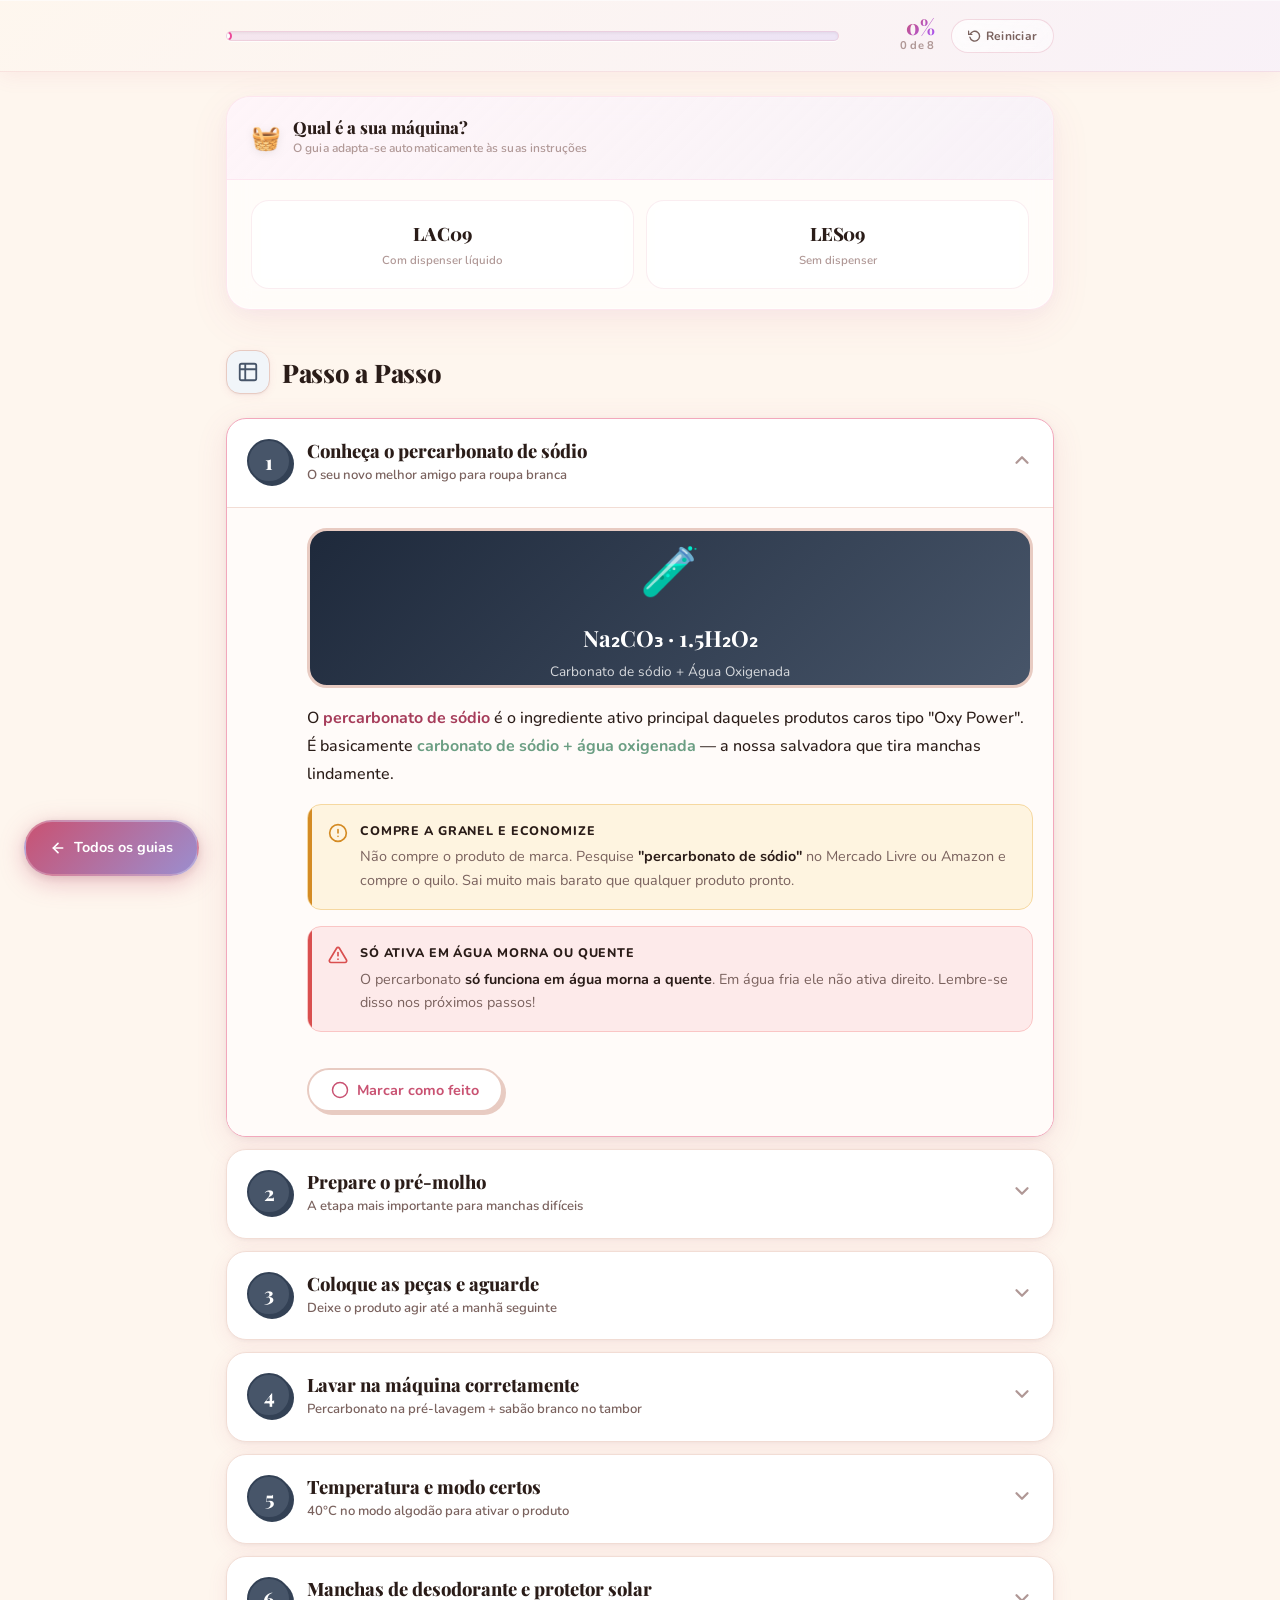
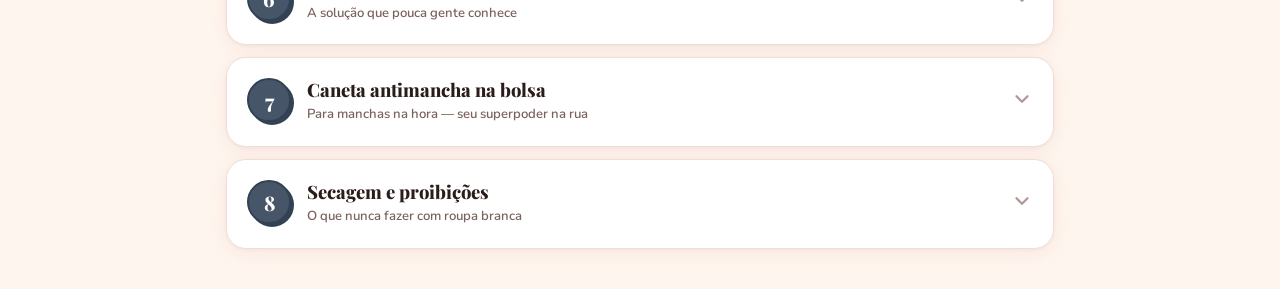
==== commit 1c17e269: "v2" ====
--- a/brancas.html
+++ b/brancas.html
@@ -7,6 +7,7 @@
   <meta name="description" content="Guia passo a passo de como lavar roupas brancas para ficarem sempre branquinhas e sem amarelado.">
   <link rel="stylesheet" href="css/styles.css">
   <link rel="stylesheet" href="css/guide.css">
+  <link rel="stylesheet" href="css/machine.css">
   <style>
     /* ── White clothes theme ── */
     :root {
@@ -131,43 +132,10 @@
   </style>
 </head>
 <body>
-
-  <!-- ── HERO ── -->
-  <div class="guide-hero">
-    <div class="hero-blob hero-blob-1"></div>
-    <div class="hero-blob hero-blob-2"></div>
-    <div class="hero-blob hero-blob-3"></div>
-    <div class="container">
-      <a href="index.html" class="hero-back-btn">
-        <svg xmlns="http://www.w3.org/2000/svg" viewBox="0 0 24 24" fill="none" stroke="currentColor" stroke-width="2.5" stroke-linecap="round" stroke-linejoin="round"><line x1="19" y1="12" x2="5" y2="12"/><polyline points="12 19 5 12 12 5"/></svg>
-        Voltar para guias
-      </a>
-      <div class="guide-hero-inner">
-        <div class="guide-hero-icon">
-          <svg xmlns="http://www.w3.org/2000/svg" viewBox="0 0 24 24" fill="none" stroke="currentColor" stroke-width="1.8" stroke-linecap="round" stroke-linejoin="round"><path d="M20.38 3.46 16 2a4 4 0 0 1-8 0L3.62 3.46a2 2 0 0 0-1.34 2.23l.58 3.57a1 1 0 0 0 .99.84H6v10c0 1.1.9 2 2 2h8a2 2 0 0 0 2-2V10h2.15a1 1 0 0 0 .99-.84l.58-3.57a2 2 0 0 0-1.34-2.23z"/></svg>
-        </div>
-        <div class="guide-hero-text">
-          <h1>Roupas Brancas</h1>
-          <p>Guia completo para manter suas roupas brancas sempre branquinhas, sem amarelado e sem destruir o tecido.</p>
-          <div class="guide-tags">
-            <span class="guide-tag">
-              <svg xmlns="http://www.w3.org/2000/svg" width="12" height="12" viewBox="0 0 24 24" fill="none" stroke="currentColor" stroke-width="2.5"><polyline points="20 6 9 17 4 12"/></svg>
-              8 passos
-            </span>
-            <span class="guide-tag">
-              <svg xmlns="http://www.w3.org/2000/svg" width="12" height="12" viewBox="0 0 24 24" fill="none" stroke="currentColor" stroke-width="2"><circle cx="12" cy="12" r="10"/><polyline points="12 6 12 12 16 14"/></svg>
-              Soak overnight
-            </span>
-            <span class="guide-tag">
-              <svg xmlns="http://www.w3.org/2000/svg" width="12" height="12" viewBox="0 0 24 24" fill="none" stroke="currentColor" stroke-width="2"><path d="M12 2a10 10 0 1 0 10 10H12V2z"/></svg>
-              Percarbonato de sódio
-            </span>
-          </div>
-        </div>
-      </div>
-    </div>
-  </div>
-
+  <a href="index.html" class="guide-back-link">
+    <svg xmlns="http://www.w3.org/2000/svg" width="16" height="16" viewBox="0 0 24 24" fill="none" stroke="currentColor" stroke-width="2.5" stroke-linecap="round" stroke-linejoin="round"><line x1="19" y1="12" x2="5" y2="12"/><polyline points="12 19 5 12 12 5"/></svg>
+    Todos os guias
+  </a>
   <!-- ── PROGRESS STICKY ── -->
   <div class="progress-sticky">
     <div class="container">
@@ -187,17 +155,6 @@
     </div>
   </div>
 
-  <!-- ── GUIDE NAV ── -->
-  <div class="container">
-    <nav class="guide-nav" aria-label="Outros guias">
-      <a href="brancas.html"      class="guide-nav-link active">Brancas</a>
-      <a href="pretas.html"       class="guide-nav-link">Pretas</a>
-      <a href="coloridas.html"    class="guide-nav-link">Coloridas</a>
-      <a href="percarbonato.html" class="guide-nav-link">Percarbonato</a>
-      <a href="toalha.html"       class="guide-nav-link">Toalhas</a>
-      <a href="utensilios.html"   class="guide-nav-link">Utensílios</a>
-    </nav>
-  </div>
 
   <!-- ── STEPS ── -->
   <main>
@@ -259,7 +216,7 @@
           </div>
 
           <!-- STEP 2 -->
-          <div class="step-item" data-step-id="brancas-2">
+          <div class="step-item" data-step-id="brancas-2" data-machine-tags="cold-water-molho">
             <div class="step-header">
               <div class="step-number" style="background:#475569;border-color:#334155;box-shadow:3px 3px 0 #334155;">2</div>
               <div class="step-completed-icon"><svg xmlns="http://www.w3.org/2000/svg" width="22" height="22" viewBox="0 0 24 24" fill="none" stroke="currentColor" stroke-width="3" stroke-linecap="round" stroke-linejoin="round"><polyline points="20 6 9 17 4 12"/></svg></div>
@@ -331,7 +288,7 @@
           </div>
 
           <!-- STEP 4 -->
-          <div class="step-item" data-step-id="brancas-4">
+          <div class="step-item" data-step-id="brancas-4" data-machine-tags="prewash dispenser">
             <div class="step-header">
               <div class="step-number" style="background:#475569;border-color:#334155;box-shadow:3px 3px 0 #334155;">4</div>
               <div class="step-completed-icon"><svg xmlns="http://www.w3.org/2000/svg" width="22" height="22" viewBox="0 0 24 24" fill="none" stroke="currentColor" stroke-width="3" stroke-linecap="round" stroke-linejoin="round"><polyline points="20 6 9 17 4 12"/></svg></div>
@@ -368,6 +325,13 @@
                   </div>
                 </div>
               </div>
+              <div class="callout callout--tip">
+                <svg xmlns="http://www.w3.org/2000/svg" viewBox="0 0 24 24" fill="none" stroke="currentColor" stroke-width="2"><polygon points="12 2 15.09 8.26 22 9.27 17 14.14 18.18 21.02 12 17.77 5.82 21.02 7 14.14 2 9.27 8.91 8.26 12 2"/></svg>
+                <div class="callout-body">
+                  <div class="callout-title">Tira cheiro + perfume cheiroso</div>
+                  <p>Para eliminar odor, adicione <strong>uma tampinha de Lysoform ou Pinho Sol</strong> no compartimento de alvejante — mata as bactérias que causam cheiro. Para perfumar, coloque <strong>Comfort Bloom</strong> (pedrinhas de perfume) direto no tambor.</p>
+                </div>
+              </div>
               <button class="done-btn" onclick="markStepDone(this)">
                 <svg xmlns="http://www.w3.org/2000/svg" width="20" height="20" viewBox="0 0 24 24" fill="none" stroke="currentColor" stroke-width="2" stroke-linecap="round" stroke-linejoin="round"><circle cx="12" cy="12" r="10"/></svg>
                 Marcar como feito
@@ -376,7 +340,7 @@
           </div>
 
           <!-- STEP 5 -->
-          <div class="step-item" data-step-id="brancas-5">
+          <div class="step-item" data-step-id="brancas-5" data-machine-tags="cold-water-cycle">
             <div class="step-header">
               <div class="step-number" style="background:#475569;border-color:#334155;box-shadow:3px 3px 0 #334155;">5</div>
               <div class="step-completed-icon"><svg xmlns="http://www.w3.org/2000/svg" width="22" height="22" viewBox="0 0 24 24" fill="none" stroke="currentColor" stroke-width="3" stroke-linecap="round" stroke-linejoin="round"><polyline points="20 6 9 17 4 12"/></svg></div>
@@ -546,19 +510,7 @@
     </section>
   </main>
 
-  <!-- ── FOOTER ── -->
-  <footer class="site-footer">
-    <div class="container">
-      <p>
-        <a href="index.html">← Voltar para todos os guias</a>
-        &nbsp;·&nbsp;
-        Feito com carinho para suas roupas durarem mais
-      </p>
-    </div>
-  </footer>
-
   <script>
-    // Inline helper for onclick — delegates to guide.js markDone
     function markStepDone(btn) {
       const step = btn.closest('.step-item');
       const isDone = step.classList.contains('completed');
@@ -566,5 +518,6 @@
     }
   </script>
   <script src="js/guide.js"></script>
+  <script src="js/machines.js"></script>
 </body>
 </html>
--- a/css/styles.css
+++ b/css/styles.css
@@ -664,7 +664,7 @@
 }
 
 /* ── Hero (simple - for guide pages) ── */
-.hero { padding: var(--sp-12) 0 var(--sp-8); text-align: center; }
+.hero { padding: 240px 0 var(--sp-12) !important; text-align: center; }
 
 .hero-badge {
   display: inline-flex;
@@ -879,7 +879,7 @@
     padding: var(--sp-4);
     padding-left: calc(var(--sp-4) + 42px + var(--sp-3));
   }
-  .hero { padding: var(--sp-8) 0 var(--sp-4); }
+  .hero { padding: 120px 0 var(--sp-8) !important; }
   .guides-grid { grid-template-columns: 1fr; gap: var(--sp-4); }
   .guide-hero { padding: var(--sp-8) 0 var(--sp-8); border-radius: 0 0 var(--radius-lg) var(--radius-lg); }
   .guide-hero-inner { gap: var(--sp-4); }
--- a/css/guide.css
+++ b/css/guide.css
@@ -154,17 +154,29 @@
   backdrop-filter: blur(8px);
 }
 
-/* ── Progress sticky bar ── */
+/* ── Progress sticky bar — feminine modern tech ── */
+@keyframes shimmer {
+  0%   { background-position: -200% 0; }
+  100% { background-position: 200% 0; }
+}
+
+@keyframes pulseGlow {
+  0%, 100% { box-shadow: 0 0 6px rgba(201,82,114,0.4); }
+  50%      { box-shadow: 0 0 14px rgba(201,82,114,0.7); }
+}
+
 .progress-sticky {
   position: sticky;
   top: 0;
   z-index: 100;
-  background: rgba(254, 246, 238, 0.95);
-  backdrop-filter: blur(16px);
-  -webkit-backdrop-filter: blur(16px);
-  border-bottom: 1.5px solid var(--color-border);
-  padding: var(--sp-3) 0;
-  box-shadow: 0 2px 12px rgba(201, 82, 114, 0.1);
+  background: linear-gradient(135deg, rgba(254,246,238,0.92) 0%, rgba(248,240,248,0.92) 100%);
+  backdrop-filter: blur(20px) saturate(1.4);
+  -webkit-backdrop-filter: blur(20px) saturate(1.4);
+  border-bottom: 1px solid rgba(201,82,114,0.12);
+  padding: var(--sp-4) 0;
+  box-shadow:
+    0 1px 0 rgba(255,255,255,0.6) inset,
+    0 4px 20px rgba(201,82,114,0.08);
 }
 
 .progress-inner {
@@ -175,29 +187,42 @@
 
 .progress-track-wrap {
   flex: 1;
-  height: 8px;
-  background: var(--color-muted);
+  height: 10px;
+  background: linear-gradient(135deg, #F5E6EE, #EDE4F5);
   border-radius: var(--radius-full);
   overflow: hidden;
-  border: 1.5px solid var(--color-border);
+  border: 1px solid rgba(201,82,114,0.15);
+  box-shadow:
+    inset 0 1px 3px rgba(0,0,0,0.06),
+    0 1px 0 rgba(255,255,255,0.8);
+  position: relative;
 }
 
 .progress-fill {
   height: 100%;
   border-radius: var(--radius-full);
-  background: linear-gradient(90deg, var(--color-primary), var(--color-primary-light));
+  background: linear-gradient(90deg, #EC4899, #C95272, #A855F7, #EC4899);
+  background-size: 200% 100%;
+  animation: shimmer 3s linear infinite;
   transition: width 0.6s cubic-bezier(0.34, 1.56, 0.64, 1);
   width: 0%;
   position: relative;
+  box-shadow: 0 0 8px rgba(201,82,114,0.3);
 }
 
 .progress-fill::after {
   content: '';
   position: absolute;
-  top: 0; right: 0; bottom: 0;
-  width: 16px;
-  background: linear-gradient(90deg, transparent, rgba(255,255,255,0.5));
-  border-radius: var(--radius-full);
+  top: 50%;
+  right: -5px;
+  transform: translateY(-50%);
+  width: 10px;
+  height: 10px;
+  border-radius: 50%;
+  background: white;
+  border: 2px solid #EC4899;
+  animation: pulseGlow 2s ease-in-out infinite;
+  z-index: 2;
 }
 
 .progress-text-wrap {
@@ -209,39 +234,47 @@
 
 .progress-pct {
   font-family: var(--font-heading);
-  font-size: 1.2rem;
+  font-size: 1.3rem;
   font-weight: 800;
-  color: var(--color-primary);
+  background: linear-gradient(135deg, #C95272, #A855F7);
+  -webkit-background-clip: text;
+  -webkit-text-fill-color: transparent;
+  background-clip: text;
   line-height: 1;
 }
 
 .progress-steps-txt {
-  font-size: 0.72rem;
-  color: var(--color-fg-muted);
-  font-weight: 600;
+  font-size: 0.7rem;
+  color: var(--color-fg-light);
+  font-weight: 700;
+  letter-spacing: 0.03em;
 }
 
 .reset-btn {
   display: inline-flex;
   align-items: center;
-  gap: 4px;
-  padding: 6px 14px;
-  background: transparent;
-  border: 1.5px solid var(--color-border-dark);
-  border-radius: var(--radius-full);
-  font-size: 0.78rem;
+  gap: 5px;
+  padding: 8px 16px;
+  background: linear-gradient(135deg, rgba(255,255,255,0.8), rgba(255,255,255,0.5));
+  border: 1.5px solid rgba(201,82,114,0.2);
+  border-radius: var(--radius-full);
+  font-size: 0.75rem;
   font-weight: 700;
   color: var(--color-fg-muted);
   cursor: pointer;
-  transition: all var(--transition-fast);
-  min-height: 32px;
+  transition: all 0.25s cubic-bezier(0.34, 1.2, 0.64, 1);
+  min-height: 34px;
   font-family: var(--font-body);
+  backdrop-filter: blur(8px);
+  letter-spacing: 0.02em;
 }
 
 .reset-btn:hover {
-  background: var(--color-error-light);
-  color: var(--color-error);
-  border-color: var(--color-error);
+  background: linear-gradient(135deg, #FEF2F2, #FEE2E2);
+  color: #DC2626;
+  border-color: rgba(220,38,38,0.3);
+  transform: translateY(-1px);
+  box-shadow: 0 4px 12px rgba(220,38,38,0.12);
 }
 
 .reset-btn svg { width: 13px; height: 13px; }
@@ -743,3 +776,58 @@
 }
 
 .check-animate { animation: checkPop 400ms cubic-bezier(0.34, 1.56, 0.64, 1) both; }
+
+/* ── Back navigation link — prominent floating button ── */
+.guide-back-link {
+  display: inline-flex;
+  align-items: center;
+  gap: 8px;
+  position: fixed;
+  bottom: 24px;
+  left: 24px;
+  z-index: 200;
+  padding: 14px 24px;
+  font-size: 0.9rem;
+  font-weight: 700;
+  color: white;
+  text-decoration: none;
+  background: linear-gradient(135deg, var(--color-primary) 0%, #9B8ECF 100%);
+  border: 2px solid rgba(255,255,255,0.25);
+  border-radius: var(--radius-full);
+  box-shadow: 0 6px 24px rgba(201,82,114,0.35), 0 2px 8px rgba(0,0,0,0.1);
+  transition: all 0.3s cubic-bezier(0.34, 1.2, 0.64, 1);
+  backdrop-filter: blur(8px);
+  -webkit-backdrop-filter: blur(8px);
+  box-sizing: border-box;
+}
+
+.guide-back-link:hover {
+  transform: translateY(-3px) scale(1.04);
+  box-shadow: 0 10px 32px rgba(201,82,114,0.45), 0 4px 12px rgba(0,0,0,0.12);
+  background: linear-gradient(135deg, var(--color-primary-dark) 0%, #7C6DB5 100%);
+}
+
+.guide-back-link:active {
+  transform: translateY(0) scale(0.98);
+  box-shadow: 0 3px 12px rgba(201,82,114,0.25);
+}
+
+.guide-back-link svg {
+  flex-shrink: 0;
+  width: 16px;
+  height: 16px;
+  transition: transform 0.2s;
+}
+
+.guide-back-link:hover svg {
+  transform: translateX(-3px);
+}
+
+@media (max-width: 600px) {
+  .guide-back-link {
+    bottom: 16px;
+    left: 16px;
+    padding: 12px 20px;
+    font-size: 0.85rem;
+  }
+}
--- a/css/machine.css
+++ b/css/machine.css
@@ -0,0 +1,619 @@
+/* ============================================================
+   LAVANTECH — Machine Selector & Timer
+   Premium feminine modern tech aesthetic
+   ============================================================ */
+
+/* ── Animações ── */
+@keyframes mwPanelSlide {
+  from { opacity: 0; transform: translateY(-10px); }
+  to   { opacity: 1; transform: translateY(0); }
+}
+
+@keyframes mwPulse {
+  0%, 100% { box-shadow: 0 0 0 0 rgba(236,72,153,0.3); }
+  50%       { box-shadow: 0 0 0 8px rgba(236,72,153,0); }
+}
+
+@keyframes mwTimerTick {
+  0%, 100% { opacity: 1; }
+  50%       { opacity: 0.6; }
+}
+
+@keyframes mwCelebrate {
+  0%   { transform: scale(1); }
+  20%  { transform: scale(1.015); }
+  40%  { transform: scale(0.995); }
+  60%  { transform: scale(1.005); }
+  100% { transform: scale(1); }
+}
+
+@keyframes mwAlertSlide {
+  from { opacity: 0; transform: translateY(-6px); }
+  to   { opacity: 1; transform: translateY(0); }
+}
+
+@keyframes mwWarnBlink {
+  0%, 100% { color: #FB7185; }
+  50%       { color: #FDA4AF; }
+}
+
+@keyframes mwGlowPulse {
+  0%, 100% { box-shadow: 0 0 15px rgba(236,72,153,0.15), 0 0 30px rgba(168,85,247,0.08); }
+  50%      { box-shadow: 0 0 25px rgba(236,72,153,0.25), 0 0 50px rgba(168,85,247,0.12); }
+}
+
+@keyframes timerShimmer {
+  0%   { background-position: -200% 0; }
+  100% { background-position: 200% 0; }
+}
+
+/* ── Outer wrapper ── */
+.mw-widget-outer {
+  padding: 0 var(--sp-4);
+  max-width: 860px;
+  margin: 0 auto;
+}
+
+/* ── Widget Card — glassmorphism ── */
+.mw-widget {
+  background: rgba(255,255,255,0.65);
+  border: 1px solid rgba(236,72,153,0.12);
+  border-radius: 24px;
+  box-shadow:
+    0 12px 40px rgba(201,82,114,0.08),
+    0 4px 16px rgba(155,142,207,0.05),
+    0 0 0 1px rgba(255,255,255,0.5) inset;
+  overflow: hidden;
+  margin: var(--sp-6) 0;
+  transition: all 0.3s ease;
+  backdrop-filter: blur(12px);
+  -webkit-backdrop-filter: blur(12px);
+}
+
+.mw-widget.mw-celebrate {
+  animation: mwCelebrate 0.6s ease-out;
+  box-shadow: 0 0 0 3px rgba(236,72,153,0.2), 0 12px 40px rgba(201,82,114,0.12);
+}
+
+/* ── Header ── */
+.mw-header {
+  display: flex;
+  align-items: center;
+  gap: var(--sp-3);
+  padding: var(--sp-5) var(--sp-6);
+  background: linear-gradient(135deg, rgba(254,240,248,0.6) 0%, rgba(237,228,245,0.4) 100%);
+  border-bottom: 1px solid rgba(236,72,153,0.08);
+}
+
+.mw-header-glyph {
+  font-size: 1.5rem;
+  line-height: 1;
+  flex-shrink: 0;
+  filter: drop-shadow(0 2px 4px rgba(0,0,0,0.08));
+}
+
+.mw-header-title {
+  font-family: var(--font-heading);
+  font-size: 1.05rem;
+  font-weight: 800;
+  color: var(--color-fg);
+  line-height: 1.2;
+}
+
+.mw-header-sub {
+  font-size: 0.75rem;
+  color: var(--color-fg-light);
+  font-weight: 600;
+  margin-top: 2px;
+  letter-spacing: 0.01em;
+}
+
+/* ── Machine Picker — glassmorphism buttons ── */
+.mw-picker {
+  display: flex;
+  gap: var(--sp-3);
+  padding: var(--sp-5) var(--sp-6);
+}
+
+@media (max-width: 480px) {
+  .mw-picker { flex-direction: column; }
+}
+
+.mw-machine-btn {
+  flex: 1;
+  display: flex;
+  flex-direction: column;
+  align-items: center;
+  gap: 6px;
+  padding: var(--sp-5) var(--sp-5);
+  background: rgba(255,255,255,0.6);
+  border: 1.5px solid rgba(201,82,114,0.1);
+  border-radius: 18px;
+  cursor: pointer;
+  transition: all 0.3s cubic-bezier(0.34, 1.2, 0.64, 1);
+  font-family: var(--font-body);
+  -webkit-tap-highlight-color: transparent;
+  position: relative;
+  backdrop-filter: blur(6px);
+}
+
+.mw-machine-btn:hover {
+  background: rgba(254,224,234,0.5);
+  border-color: rgba(236,72,153,0.2);
+  transform: translateY(-3px);
+  box-shadow: 0 8px 24px rgba(236,72,153,0.1);
+}
+
+.mw-machine-btn.active {
+  background: linear-gradient(135deg, rgba(254,224,234,0.6), rgba(237,228,245,0.4));
+  border-color: rgba(236,72,153,0.25);
+  box-shadow:
+    0 0 0 3px rgba(236,72,153,0.1),
+    0 8px 24px rgba(236,72,153,0.1);
+}
+
+.mw-machine-btn.active::after {
+  content: '✓';
+  position: absolute;
+  top: 10px;
+  right: 12px;
+  width: 22px;
+  height: 22px;
+  background: linear-gradient(135deg, #EC4899, #A855F7);
+  color: white;
+  border-radius: 50%;
+  font-size: 0.65rem;
+  font-weight: 800;
+  display: flex;
+  align-items: center;
+  justify-content: center;
+  line-height: 1;
+  box-shadow: 0 2px 8px rgba(236,72,153,0.3);
+}
+
+.mw-machine-model {
+  font-family: var(--font-heading);
+  font-size: 1.15rem;
+  font-weight: 800;
+  color: var(--color-fg);
+  letter-spacing: -0.01em;
+}
+
+.mw-machine-btn.active .mw-machine-model {
+  background: linear-gradient(135deg, #C95272, #A855F7);
+  -webkit-background-clip: text;
+  -webkit-text-fill-color: transparent;
+  background-clip: text;
+}
+
+.mw-machine-feat {
+  font-size: 0.72rem;
+  font-weight: 600;
+  color: var(--color-fg-light);
+  text-align: center;
+}
+
+/* ── Painel ── */
+.mw-panel {
+  border-top: 1px solid rgba(236,72,153,0.08);
+  overflow: hidden;
+}
+
+.mw-panel-enter {
+  animation: mwPanelSlide 0.28s cubic-bezier(0.34, 1.2, 0.64, 1) both;
+}
+
+/* ── Linha de ciclo ── */
+.mw-cycle-row {
+  display: flex;
+  align-items: flex-end;
+  gap: var(--sp-3);
+  padding: var(--sp-5) var(--sp-6) 0;
+  flex-wrap: wrap;
+}
+
+.mw-cycle-field {
+  flex: 1;
+  min-width: 180px;
+  display: flex;
+  flex-direction: column;
+  gap: 6px;
+}
+
+.mw-cycle-label {
+  font-size: 0.7rem;
+  font-weight: 800;
+  text-transform: uppercase;
+  letter-spacing: 0.1em;
+  background: linear-gradient(135deg, #C95272, #A855F7);
+  -webkit-background-clip: text;
+  -webkit-text-fill-color: transparent;
+  background-clip: text;
+}
+
+.mw-cycle-select {
+  appearance: none;
+  -webkit-appearance: none;
+  background: rgba(255,255,255,0.7) url("data:image/svg+xml,%3Csvg xmlns='http://www.w3.org/2000/svg' width='12' height='12' viewBox='0 0 24 24' fill='none' stroke='%23A855F7' stroke-width='2.5'%3E%3Cpolyline points='6 9 12 15 18 9'/%3E%3C/svg%3E") no-repeat right 14px center;
+  border: 1.5px solid rgba(201,82,114,0.15);
+  border-radius: 14px;
+  padding: 12px 36px 12px 16px;
+  font-family: var(--font-body);
+  font-size: 0.875rem;
+  font-weight: 600;
+  color: var(--color-fg);
+  cursor: pointer;
+  transition: all 0.2s;
+  width: 100%;
+  backdrop-filter: blur(4px);
+}
+
+.mw-cycle-select:focus {
+  outline: none;
+  border-color: rgba(236,72,153,0.3);
+  box-shadow: 0 0 0 4px rgba(236,72,153,0.08);
+}
+
+.mw-duration-pill {
+  display: flex;
+  align-items: baseline;
+  gap: 3px;
+  padding: 10px 18px;
+  background: linear-gradient(135deg, rgba(254,224,234,0.6), rgba(237,228,245,0.4));
+  border: 1.5px solid rgba(236,72,153,0.15);
+  border-radius: var(--radius-full);
+  flex-shrink: 0;
+  white-space: nowrap;
+  backdrop-filter: blur(4px);
+}
+
+.mw-duration-num {
+  font-family: var(--font-heading);
+  font-size: 1.4rem;
+  font-weight: 800;
+  background: linear-gradient(135deg, #C95272, #A855F7);
+  -webkit-background-clip: text;
+  -webkit-text-fill-color: transparent;
+  background-clip: text;
+  line-height: 1;
+}
+
+.mw-duration-unit {
+  font-size: 0.75rem;
+  font-weight: 700;
+  color: #A855F7;
+  text-transform: lowercase;
+}
+
+/* ── Timer Card — premium dark glass ── */
+.mw-timer-card {
+  padding: var(--sp-5) var(--sp-6);
+  display: flex;
+  align-items: center;
+  gap: var(--sp-4);
+  flex-wrap: wrap;
+}
+
+.mw-timer-display {
+  background: linear-gradient(135deg, #1a0a1e, #2d1533, #1a0a1e);
+  border-radius: 18px;
+  padding: 16px 24px;
+  min-width: 170px;
+  flex-shrink: 0;
+  position: relative;
+  overflow: hidden;
+  border: 1px solid rgba(236,72,153,0.15);
+  animation: mwGlowPulse 4s ease-in-out infinite;
+}
+
+.mw-timer-display::before {
+  content: '';
+  position: absolute;
+  inset: 0;
+  background:
+    linear-gradient(135deg, rgba(236,72,153,0.1), transparent 50%),
+    radial-gradient(circle at 80% 20%, rgba(168,85,247,0.08), transparent 50%);
+  pointer-events: none;
+}
+
+.mw-timer-display::after {
+  content: '';
+  position: absolute;
+  top: 0; left: 0; right: 0;
+  height: 1px;
+  background: linear-gradient(90deg, transparent, rgba(236,72,153,0.3), rgba(168,85,247,0.3), transparent);
+}
+
+.mw-timer-digits {
+  font-family: 'SF Mono', 'Menlo', 'Courier New', monospace;
+  font-size: 1.9rem;
+  font-weight: 700;
+  letter-spacing: 0.08em;
+  background: linear-gradient(135deg, #F9A8D4, #E9D5FF);
+  background-size: 200% 100%;
+  animation: timerShimmer 4s linear infinite;
+  -webkit-background-clip: text;
+  -webkit-text-fill-color: transparent;
+  background-clip: text;
+  display: block;
+  text-align: center;
+  position: relative;
+  z-index: 1;
+  transition: all 0.3s;
+}
+
+.mw-timer-display.running .mw-timer-digits {
+  background: linear-gradient(90deg, #F9A8D4, #C084FC, #F9A8D4);
+  background-size: 200% 100%;
+  animation: timerShimmer 2s linear infinite, mwTimerTick 2s ease-in-out infinite;
+  -webkit-background-clip: text;
+  background-clip: text;
+}
+
+.mw-timer-display.warn .mw-timer-digits {
+  background: linear-gradient(90deg, #FCA5A5, #FB7185, #FCA5A5);
+  background-size: 200% 100%;
+  animation: timerShimmer 1.5s linear infinite, mwWarnBlink 0.8s ease infinite;
+  -webkit-background-clip: text;
+  background-clip: text;
+}
+
+.mw-timer-display.done .mw-timer-digits {
+  background: linear-gradient(135deg, #86EFAC, #34D399);
+  -webkit-background-clip: text;
+  background-clip: text;
+  animation: none;
+  font-size: 1.4rem;
+  letter-spacing: 0.02em;
+}
+
+/* ── Timer controls — gradient buttons ── */
+.mw-timer-controls {
+  display: flex;
+  gap: 8px;
+  flex-wrap: wrap;
+  align-items: center;
+  flex: 1;
+}
+
+.mw-timer-btn {
+  display: inline-flex;
+  align-items: center;
+  gap: 6px;
+  padding: 10px 18px;
+  border-radius: var(--radius-full);
+  border: 1.5px solid;
+  font-family: var(--font-body);
+  font-size: 0.82rem;
+  font-weight: 700;
+  cursor: pointer;
+  transition: all 0.25s cubic-bezier(0.34, 1.2, 0.64, 1);
+  white-space: nowrap;
+  min-height: 40px;
+  touch-action: manipulation;
+}
+
+.mw-timer-btn:focus-visible {
+  outline: 2px solid #EC4899;
+  outline-offset: 2px;
+}
+
+.mw-btn-start {
+  background: linear-gradient(135deg, #EC4899, #A855F7);
+  color: white;
+  border-color: transparent;
+  box-shadow: 0 4px 16px rgba(236,72,153,0.3);
+}
+
+.mw-btn-start:hover {
+  transform: translateY(-2px);
+  box-shadow: 0 6px 24px rgba(236,72,153,0.4);
+  filter: brightness(1.05);
+}
+
+.mw-btn-pause {
+  background: rgba(255,255,255,0.6);
+  color: #D97706;
+  border-color: rgba(253,186,116,0.3);
+  backdrop-filter: blur(4px);
+}
+
+.mw-btn-pause:hover {
+  background: rgba(253,230,138,0.4);
+  transform: translateY(-1px);
+}
+
+.mw-btn-reset {
+  background: rgba(255,255,255,0.4);
+  color: var(--color-fg-light);
+  border-color: rgba(201,82,114,0.12);
+  backdrop-filter: blur(4px);
+}
+
+.mw-btn-reset:hover {
+  background: rgba(255,255,255,0.7);
+  color: var(--color-fg);
+  border-color: rgba(201,82,114,0.2);
+}
+
+/* ── Alerta Reuso de Água ── */
+.mw-reuso-alert {
+  display: flex;
+  align-items: flex-start;
+  gap: var(--sp-3);
+  padding: var(--sp-4) var(--sp-6);
+  margin: 0 var(--sp-6) var(--sp-5);
+  background: linear-gradient(135deg, rgba(255,247,237,0.7), rgba(254,243,199,0.5));
+  border: 1px solid rgba(253,186,116,0.25);
+  border-radius: 14px;
+  backdrop-filter: blur(4px);
+}
+
+.mw-reuso-icon { font-size: 1.1rem; flex-shrink: 0; margin-top: 1px; }
+
+.mw-reuso-alert p {
+  font-size: 0.82rem;
+  color: var(--color-fg-muted);
+  line-height: 1.6;
+  margin: 0;
+}
+
+.mw-reuso-alert strong { color: var(--color-fg); }
+
+/* ── Alert groups in steps ── */
+.mw-alert-group {
+  border: 1px solid rgba(236,72,153,0.12);
+  border-radius: 16px;
+  overflow: hidden;
+  margin-bottom: var(--sp-5);
+  animation: mwAlertSlide 0.25s ease-out both;
+  backdrop-filter: blur(4px);
+}
+
+.mw-alert-badge {
+  display: flex;
+  align-items: center;
+  gap: var(--sp-2);
+  padding: 10px 16px;
+  background: linear-gradient(135deg, rgba(254,224,234,0.5), rgba(237,228,245,0.3));
+  border-bottom: 1px solid rgba(236,72,153,0.1);
+  font-size: 0.7rem;
+  font-weight: 800;
+  text-transform: uppercase;
+  letter-spacing: 0.1em;
+  background-clip: padding-box;
+  color: #A855F7;
+}
+
+.mw-alert-card {
+  display: flex;
+  align-items: flex-start;
+  gap: var(--sp-3);
+  padding: var(--sp-4);
+  border-bottom: 1px solid rgba(201,82,114,0.06);
+  background: rgba(255,255,255,0.5);
+}
+
+.mw-alert-card:last-child { border-bottom: none; }
+
+.mw-alert-card--info {
+  background: rgba(240,249,255,0.5);
+  border-bottom-color: rgba(186,230,253,0.3);
+}
+
+.mw-alert-card--warning {
+  background: rgba(255,251,235,0.5);
+  border-bottom-color: rgba(253,230,138,0.3);
+}
+
+.mw-alert-card--danger {
+  background: rgba(254,242,242,0.5);
+  border-bottom-color: rgba(254,202,202,0.3);
+  border-left: 3px solid #FB7185;
+}
+
+.mw-alert-icon {
+  font-size: 1.3rem;
+  flex-shrink: 0;
+  margin-top: 1px;
+  line-height: 1;
+}
+
+.mw-alert-body { flex: 1; min-width: 0; }
+
+.mw-alert-title {
+  font-weight: 800;
+  font-size: 0.82rem;
+  color: var(--color-fg);
+  line-height: 1.3;
+  margin-bottom: 4px;
+}
+
+.mw-alert-card--danger .mw-alert-title { color: #BE123C; }
+
+.mw-alert-text {
+  font-size: 0.85rem;
+  color: var(--color-fg-muted);
+  line-height: 1.6;
+  margin: 0;
+}
+
+.mw-alert-text strong { color: var(--color-fg); font-weight: 700; }
+.mw-alert-card--danger .mw-alert-text strong { color: #BE123C; }
+.mw-alert-text em { font-style: normal; color: #A855F7; font-weight: 700; }
+
+/* ── Machine selector in calculator ── */
+.calc-machine-row {
+  display: flex;
+  align-items: center;
+  gap: var(--sp-3);
+  flex-wrap: wrap;
+  padding-top: var(--sp-4);
+  margin-top: var(--sp-3);
+  border-top: 1px solid rgba(201,82,114,0.08);
+}
+
+.calc-machine-label {
+  font-size: 0.82rem;
+  font-weight: 700;
+  color: var(--color-fg-light);
+  white-space: nowrap;
+}
+
+.calc-machine-pills {
+  display: flex;
+  gap: var(--sp-2);
+  flex-wrap: wrap;
+}
+
+.calc-machine-pill {
+  padding: 8px 18px;
+  border-radius: var(--radius-full);
+  border: 1.5px solid rgba(201,82,114,0.12);
+  background: rgba(255,255,255,0.6);
+  font-family: var(--font-body);
+  font-size: 0.8rem;
+  font-weight: 700;
+  color: var(--color-fg-muted);
+  cursor: pointer;
+  transition: all 0.25s cubic-bezier(0.34, 1.2, 0.64, 1);
+  white-space: nowrap;
+  backdrop-filter: blur(4px);
+}
+
+.calc-machine-pill:hover {
+  border-color: rgba(236,72,153,0.2);
+  color: #EC4899;
+  background: rgba(254,224,234,0.3);
+}
+
+.calc-machine-pill.active {
+  background: linear-gradient(135deg, rgba(254,224,234,0.5), rgba(237,228,245,0.3));
+  border-color: rgba(236,72,153,0.2);
+  color: #A855F7;
+  box-shadow: 0 0 0 3px rgba(236,72,153,0.06);
+}
+
+/* ── Step enhancements ── */
+.step-item:has(.mw-alert-group) .step-header {
+  background: linear-gradient(135deg, rgba(255,251,249,0.5), rgba(255,245,250,0.5));
+}
+
+.step-body { animation-duration: 200ms; }
+
+@keyframes stepDoneFlash {
+  0%   { background: rgba(240,253,244,0.5); }
+  100% { background: transparent; }
+}
+
+.step-item.completed {
+  animation: stepDoneFlash 0.4s ease-out both;
+}
+
+/* ── Responsividade ── */
+@media (max-width: 540px) {
+  .mw-cycle-row  { flex-direction: column; align-items: stretch; }
+  .mw-timer-card { flex-direction: column; }
+  .mw-timer-controls { justify-content: flex-start; }
+  .mw-duration-pill { align-self: flex-start; }
+}
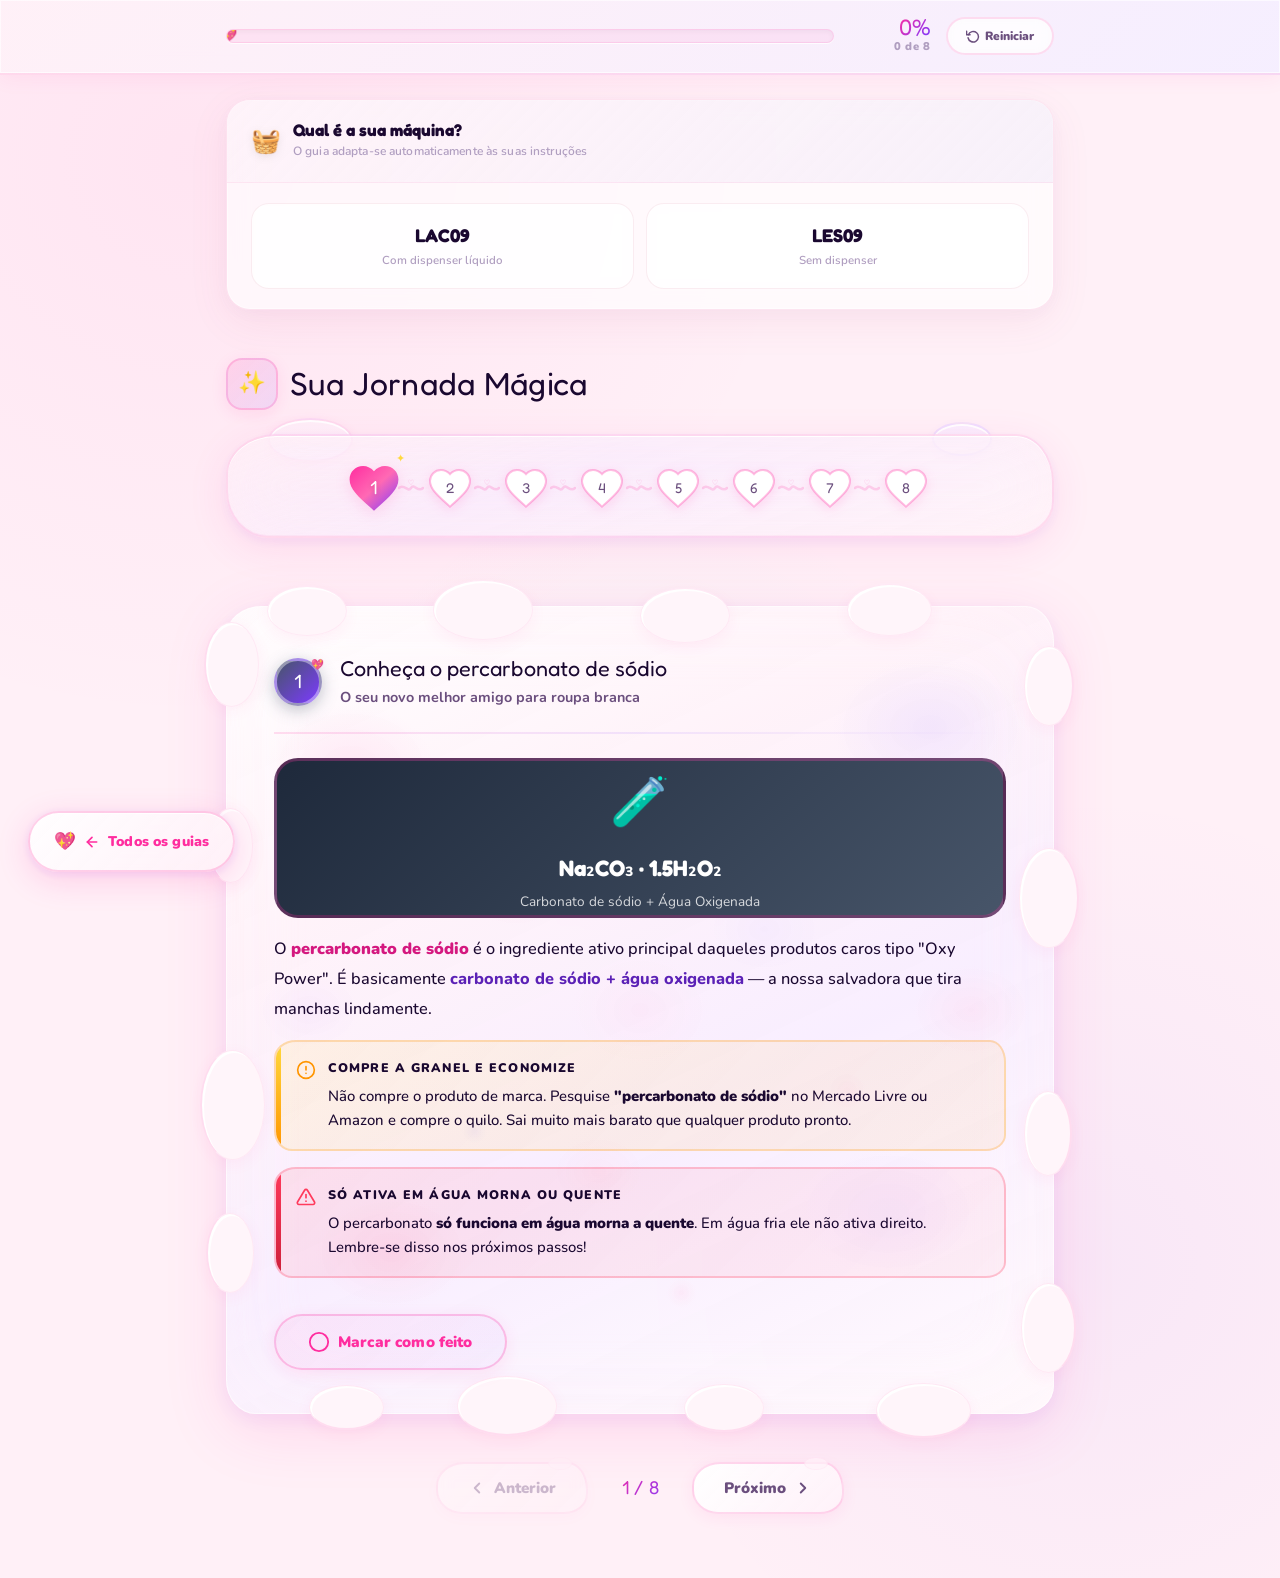
==== commit 462f4bcd: "Final Version" ====
--- a/brancas.html
+++ b/brancas.html
@@ -9,25 +9,28 @@
   <link rel="stylesheet" href="css/guide.css">
   <link rel="stylesheet" href="css/machine.css">
   <style>
-    /* ── White clothes theme ── */
+    /* ── White clothes kawaii theme ── */
     :root {
       --guide-primary:  #64748B;
-      --guide-dark:     #334155;
+      --guide-dark:     #1E293B;
       --guide-light:    #F1F5F9;
-      --guide-gradient: linear-gradient(135deg, #334155 0%, #475569 40%, #64748B 100%);
+      --guide-gradient: linear-gradient(135deg, #1E293B 0%, #475569 40%, #7C8DB5 100%);
       --step-color:     #475569;
     }
 
     .guide-hero { background: var(--guide-gradient); }
-    .hero-blob   { background: #94A3B8; }
-
-    .step-number { background: var(--step-color); border-color: var(--guide-dark); box-shadow: 3px 3px 0px var(--guide-dark); }
+    .hero-blob   { background: rgba(148,163,184,0.3); }
+
+    .step-number {
+      background: linear-gradient(135deg, #475569, #7C3AFF) !important;
+      border: 3px solid rgba(255,255,255,0.4) !important;
+      box-shadow: 0 4px 16px rgba(71,85,105,0.35) !important;
+    }
 
     /* Decorative pattern overlay */
     .guide-hero::after {
       content: '';
-      position: absolute;
-      inset: 0;
+      position: absolute; inset: 0;
       background-image: radial-gradient(circle at 20% 80%, rgba(255,255,255,0.08) 0%, transparent 50%),
                         radial-gradient(circle at 80% 20%, rgba(255,255,255,0.05) 0%, transparent 50%);
       z-index: 1;
@@ -162,10 +165,10 @@
       <div class="container">
 
         <div class="section-heading">
-          <div class="section-heading-icon" style="background:#F1F5F9;">
-            <svg xmlns="http://www.w3.org/2000/svg" viewBox="0 0 24 24" fill="none" stroke="#475569" stroke-width="2" stroke-linecap="round" stroke-linejoin="round" style="width:22px;height:22px;"><path d="M9 3H5a2 2 0 0 0-2 2v4m6-6h10a2 2 0 0 1 2 2v4M9 3v18m0 0h10a2 2 0 0 0 2-2V9M9 21H5a2 2 0 0 1-2-2V9m0 0h18"/></svg>
-          </div>
-          <h2>Passo a Passo</h2>
+          <div class="section-heading-icon" style="background: linear-gradient(135deg, rgba(255,45,159,0.12), rgba(124,58,255,0.1));">
+            <span style="font-size:1.4rem;">✨</span>
+          </div>
+          <h2>Sua Jornada Mágica</h2>
         </div>
 
         <div class="steps-list">
--- a/css/styles.css
+++ b/css/styles.css
@@ -1,58 +1,80 @@
 /* ============================================================
-   LAVANTECH — Design System
-   Fonts: Playfair Display (headings) + Nunito (body)
-   Theme: Soft Feminine / Warm Rosé
+   LAVANTECH 🌸 — Kawaii Disney Tech Design System
+   Fonts: Fredoka One (kawaii headings) + Nunito (body)
+   Theme: Light Pastel · Vibrant · Magical · Fun
    ============================================================ */
 
-@import url('https://fonts.googleapis.com/css2?family=Playfair+Display:wght@700;800&family=Nunito:wght@400;500;600;700;800&display=swap');
-
-/* ── Tokens ── */
+@import url('https://fonts.googleapis.com/css2?family=Fredoka+One&family=Nunito:wght@400;500;600;700;800;900&family=Space+Grotesk:wght@500;600;700&display=swap');
+
+/* ── Design Tokens ── */
 :root {
-  --color-primary:       #C95272;
-  --color-primary-dark:  #A63C5A;
-  --color-primary-light: #F2A8BC;
-  --color-secondary:     #6B9E83;
-  --color-accent:        #E8854A;
-  --color-accent-light:  #FEF0E6;
-  --color-lavender:      #9B8ECF;
-  --color-lavender-light:#EEE8FA;
-  --color-bg:            #FEF6EE;
+  /* Core Brand */
+  --color-primary:       #FF2D9F;
+  --color-primary-dark:  #D4187F;
+  --color-primary-light: #FFB3DC;
+  --color-secondary:     #7C3AFF;
+  --color-secondary-light: #C4A8FF;
+  --color-accent:        #FF6B35;
+  --color-accent-light:  #FFE0D4;
+  --color-mint:          #00C9A7;
+  --color-mint-light:    #C0FFF4;
+  --color-yellow:        #FFD93D;
+  --color-yellow-light:  #FFF6CC;
+  --color-sky:           #4ECDC4;
+  --color-sky-light:     #DCFAF8;
+
+  /* Backgrounds */
+  --color-bg:            #FFF0F7;
+  --color-bg-2:          #F5EEFF;
   --color-surface:       #FFFFFF;
-  --color-muted:         #FDF0EA;
-  --color-border:        #F2DDD5;
-  --color-border-dark:   #E8CBC2;
-  --color-fg:            #2A1C18;
-  --color-fg-muted:      #7A625E;
-  --color-fg-light:      #B09896;
-  --color-error:         #D94F4F;
-  --color-error-light:   #FDEAEA;
-  --color-warning:       #D48B24;
-  --color-warning-light: #FEF4E0;
-  --color-info:          #4A8CC9;
-  --color-info-light:    #EAF3FB;
-  --color-success:       #4A9670;
-  --color-success-light: #E5F5ED;
-
-  /* Shadows — warm & soft */
-  --shadow-clay-sm:   0 2px 8px rgba(201, 82, 114, 0.08), 0 1px 2px rgba(0,0,0,0.04);
-  --shadow-clay-md:   0 4px 16px rgba(201, 82, 114, 0.1), 0 1px 4px rgba(0,0,0,0.06);
-  --shadow-clay-lg:   0 8px 32px rgba(201, 82, 114, 0.12), 0 2px 8px rgba(0,0,0,0.06);
-  --shadow-clay-card: 0 4px 20px rgba(201, 82, 114, 0.09), 0 1px 4px rgba(0,0,0,0.05);
-  --shadow-hover:     0 10px 36px rgba(201, 82, 114, 0.18), 0 2px 8px rgba(0,0,0,0.08);
+  --color-surface-2:     rgba(255,255,255,0.85);
+  --color-muted:         #FDE8F4;
+  --color-muted-2:       #EFE4FF;
+
+  /* Borders */
+  --color-border:        rgba(255,45,159,0.15);
+  --color-border-dark:   rgba(255,45,159,0.25);
+
+  /* Text */
+  --color-fg:            #1A0830;
+  --color-fg-muted:      #6B4F7E;
+  --color-fg-light:      #B09EC0;
+
+  /* Semantic */
+  --color-error:         #FF3A5C;
+  --color-error-light:   #FFEAEE;
+  --color-warning:       #FF9500;
+  --color-warning-light: #FFF4E0;
+  --color-success:       #00C9A7;
+  --color-success-light: #E0FFF9;
+  --color-info:          #4E92FF;
+  --color-info-light:    #E8F0FF;
+
+  /* Glow Effects */
+  --glow-pink:   0 0 20px rgba(255,45,159,0.35), 0 0 60px rgba(255,45,159,0.1);
+  --glow-purple: 0 0 20px rgba(124,58,255,0.35), 0 0 60px rgba(124,58,255,0.1);
+  --glow-mint:   0 0 20px rgba(0,201,167,0.35), 0 0 60px rgba(0,201,167,0.1);
+
+  /* Shadows */
+  --shadow-sm:   0 2px 10px rgba(255,45,159,0.08), 0 1px 3px rgba(0,0,0,0.04);
+  --shadow-md:   0 6px 24px rgba(255,45,159,0.12), 0 2px 8px rgba(0,0,0,0.06);
+  --shadow-lg:   0 12px 48px rgba(255,45,159,0.15), 0 4px 16px rgba(0,0,0,0.06);
+  --shadow-card: 0 4px 20px rgba(124,58,255,0.08), 0 2px 6px rgba(0,0,0,0.04);
+  --shadow-hover:0 16px 56px rgba(255,45,159,0.2), 0 6px 20px rgba(124,58,255,0.12);
+  --shadow-float:0 20px 60px rgba(255,45,159,0.18), 0 8px 24px rgba(0,0,0,0.08);
 
   /* Radius */
   --radius-sm:   10px;
-  --radius-md:   14px;
-  --radius-lg:   20px;
-  --radius-xl:   28px;
+  --radius-md:   16px;
+  --radius-lg:   24px;
+  --radius-xl:   32px;
+  --radius-2xl:  40px;
   --radius-full: 9999px;
 
-  /* Borders */
-  --border-clay: 1.5px solid var(--color-border-dark);
-
   /* Typography */
-  --font-heading: 'Playfair Display', Georgia, serif;
+  --font-heading: 'Fredoka One', 'Nunito', system-ui, sans-serif;
   --font-body:    'Nunito', system-ui, sans-serif;
+  --font-mono:    'Space Grotesk', monospace;
 
   /* Spacing */
   --sp-1:  4px;  --sp-2:  8px;  --sp-3:  12px; --sp-4: 16px;
@@ -60,9 +82,123 @@
   --sp-12: 48px; --sp-16: 64px;
 
   /* Transitions */
-  --transition-fast:   150ms ease-out;
-  --transition-normal: 250ms ease-out;
-  --transition-slow:   400ms ease-out;
+  --ease-spring: cubic-bezier(0.34, 1.56, 0.64, 1);
+  --ease-bounce: cubic-bezier(0.34, 1.8, 0.64, 1);
+  --ease-out:    cubic-bezier(0.16, 1, 0.3, 1);
+  --transition-fast:   150ms var(--ease-out);
+  --transition-normal: 300ms var(--ease-spring);
+  --transition-slow:   500ms var(--ease-spring);
+
+  /* Legacy compat */
+  --color-lavender:      #9B8ECF;
+  --color-lavender-light:#EEE8FA;
+  --color-secondary-old: #6B9E83;
+  --shadow-clay-sm:   var(--shadow-sm);
+  --shadow-clay-md:   var(--shadow-md);
+  --shadow-clay-lg:   var(--shadow-lg);
+  --shadow-clay-card: var(--shadow-card);
+  --border-clay: 1.5px solid var(--color-border-dark);
+}
+
+/* ── Keyframe Animations ── */
+@keyframes auroraShift {
+  0%, 100% { background-position: 0% 50%; }
+  50%       { background-position: 100% 50%; }
+}
+
+@keyframes floatBlob {
+  0%, 100% { transform: translateY(0) rotate(0deg) scale(1); }
+  33%       { transform: translateY(-14px) rotate(5deg) scale(1.03); }
+  66%       { transform: translateY(-6px) rotate(-3deg) scale(0.98); }
+}
+
+@keyframes starFloat {
+  0%        { transform: translateY(0) rotate(0deg) scale(1); opacity: 0.7; }
+  50%       { transform: translateY(-20px) rotate(180deg) scale(1.2); opacity: 1; }
+  100%      { transform: translateY(0) rotate(360deg) scale(1); opacity: 0.7; }
+}
+
+@keyframes sparkle {
+  0%, 100% { opacity: 0.3; transform: scale(0.7) rotate(0deg); }
+  50%       { opacity: 1; transform: scale(1.3) rotate(180deg); }
+}
+
+@keyframes popIn {
+  from { opacity: 0; transform: scale(0.7) rotate(-5deg); }
+  60%  { transform: scale(1.05) rotate(1deg); }
+  to   { opacity: 1; transform: scale(1) rotate(0deg); }
+}
+
+@keyframes slideUp {
+  from { opacity: 0; transform: translateY(24px); }
+  to   { opacity: 1; transform: translateY(0); }
+}
+
+@keyframes gentleFloat {
+  0%, 100% { transform: translateY(0) rotate(-2deg); }
+  50%       { transform: translateY(-10px) rotate(2deg); }
+}
+
+@keyframes shimmer {
+  0%   { background-position: -200% 0; }
+  100% { background-position: 200% 0; }
+}
+
+@keyframes pulseGlow {
+  0%, 100% { box-shadow: 0 0 8px rgba(255,45,159,0.4); }
+  50%       { box-shadow: 0 0 24px rgba(255,45,159,0.7), 0 0 48px rgba(124,58,255,0.3); }
+}
+
+@keyframes wiggle {
+  0%, 100% { transform: rotate(0deg); }
+  20%       { transform: rotate(-8deg) scale(1.05); }
+  40%       { transform: rotate(8deg) scale(1.05); }
+  60%       { transform: rotate(-5deg); }
+  80%       { transform: rotate(5deg); }
+}
+
+@keyframes bounceEmoji {
+  0%   { transform: scale(0) rotate(-30deg); }
+  40%  { transform: scale(1.3) rotate(8deg); }
+  65%  { transform: scale(0.9) rotate(-4deg); }
+  80%  { transform: scale(1.08) rotate(2deg); }
+  100% { transform: scale(1) rotate(0deg); }
+}
+
+@keyframes particleRise {
+  0%   { transform: translateY(0) scale(1); opacity: 0.8; }
+  100% { transform: translateY(-80px) scale(0.3); opacity: 0; }
+}
+
+@keyframes confettiSpin {
+  from { transform: translateY(0) rotate(0deg) scale(1); opacity: 1; }
+  to   { transform: translateY(-120px) rotate(720deg) scale(0.2); opacity: 0; }
+}
+
+@keyframes heartPop {
+  0%   { transform: scale(0) rotate(-20deg); opacity: 1; }
+  50%  { transform: scale(1.4) rotate(10deg); opacity: 1; }
+  100% { transform: scale(0) rotate(0deg) translateY(-60px); opacity: 0; }
+}
+
+@keyframes rainbowBorder {
+  0%   { border-color: #FF2D9F; }
+  25%  { border-color: #7C3AFF; }
+  50%  { border-color: #00C9A7; }
+  75%  { border-color: #FFD93D; }
+  100% { border-color: #FF2D9F; }
+}
+
+@keyframes breathe {
+  0%, 100% { transform: scale(1); }
+  50%       { transform: scale(1.025); }
+}
+
+@keyframes bubbleFloat {
+  0%   { transform: translateY(0) scale(0.8); opacity: 0; }
+  10%  { opacity: 0.6; }
+  85%  { opacity: 0.6; }
+  100% { transform: translateY(-110vh) scale(1.2); opacity: 0; }
 }
 
 /* ── Reset ── */
@@ -71,12 +207,16 @@
 
 body {
   font-family: var(--font-body);
-  background-color: var(--color-bg);
+  background: var(--color-bg);
   color: var(--color-fg);
   line-height: 1.65;
   font-size: 16px;
   min-height: 100dvh;
   overflow-x: hidden;
+  background-image:
+    radial-gradient(ellipse 80% 60% at 15% 10%, rgba(255,45,159,0.06) 0%, transparent 60%),
+    radial-gradient(ellipse 60% 50% at 85% 80%, rgba(124,58,255,0.05) 0%, transparent 60%),
+    radial-gradient(ellipse 50% 40% at 50% 50%, rgba(0,201,167,0.03) 0%, transparent 50%);
 }
 
 img { max-width: 100%; display: block; }
@@ -84,13 +224,17 @@
 ul, ol { list-style: none; }
 
 /* ── Typography ── */
-h1, h2, h3, h4 { font-family: var(--font-heading); line-height: 1.2; }
-
-h1 { font-size: clamp(2.2rem, 6vw, 3.8rem); font-weight: 800; }
-h2 { font-size: clamp(1.6rem, 4vw, 2.4rem); font-weight: 700; }
-h3 { font-size: clamp(1.2rem, 3vw, 1.6rem);  font-weight: 700; }
-h4 { font-size: 1.1rem; font-weight: 700; }
-p  { font-size: 1rem; font-weight: 400; }
+h1, h2, h3, h4 {
+  font-family: var(--font-heading);
+  line-height: 1.2;
+  letter-spacing: 0.01em;
+}
+
+h1 { font-size: clamp(2.2rem, 6vw, 3.8rem); font-weight: 400; }
+h2 { font-size: clamp(1.6rem, 4vw, 2.4rem); font-weight: 400; }
+h3 { font-size: clamp(1.2rem, 3vw, 1.6rem); font-weight: 400; }
+h4 { font-size: 1.1rem; font-weight: 400; }
+p  { font-size: 1rem; font-weight: 500; }
 
 .text-muted   { color: var(--color-fg-muted); }
 .text-primary { color: var(--color-primary); }
@@ -98,22 +242,31 @@
 .text-center  { text-align: center; }
 
 /* ── Layout ── */
-.container      { width: 100%; max-width: 860px; margin: 0 auto; padding: 0 var(--sp-4); }
-.container--wide{ max-width: 1160px; margin: 0 auto; padding: 0 var(--sp-4); }
-.visually-hidden{ position: absolute; width: 1px; height: 1px; overflow: hidden; clip: rect(0 0 0 0); }
-
-/* ── Card ── */
+.container       { width: 100%; max-width: 860px; margin: 0 auto; padding: 0 var(--sp-4); }
+.container--wide { max-width: 1160px; margin: 0 auto; padding: 0 var(--sp-4); }
+.visually-hidden { position: absolute; width: 1px; height: 1px; overflow: hidden; clip: rect(0 0 0 0); }
+
+/* ── Gradient Text ── */
+.gradient-text {
+  background: linear-gradient(135deg, var(--color-primary) 0%, var(--color-secondary) 100%);
+  -webkit-background-clip: text;
+  -webkit-text-fill-color: transparent;
+  background-clip: text;
+}
+
+/* ── Clay Card ── */
 .clay-card {
   background: var(--color-surface);
-  border: var(--border-clay);
+  border: 2px solid var(--color-border);
   border-radius: var(--radius-lg);
-  box-shadow: var(--shadow-clay-card);
-  transition: transform var(--transition-normal), box-shadow var(--transition-normal);
+  box-shadow: var(--shadow-card);
+  transition: transform var(--transition-normal), box-shadow var(--transition-normal), border-color var(--transition-normal);
 }
 
 .clay-card:hover {
-  transform: translateY(-3px);
+  transform: translateY(-4px) rotate(-0.3deg);
   box-shadow: var(--shadow-hover);
+  border-color: rgba(255,45,159,0.3);
 }
 
 /* ── Buttons ── */
@@ -124,185 +277,216 @@
   padding: var(--sp-3) var(--sp-6);
   font-family: var(--font-body);
   font-size: 1rem;
-  font-weight: 700;
-  border-radius: var(--radius-full);
-  border: 1.5px solid transparent;
+  font-weight: 800;
+  border-radius: var(--radius-full);
+  border: 2px solid transparent;
   cursor: pointer;
-  transition: all var(--transition-fast);
+  transition: all var(--transition-normal);
   white-space: nowrap;
   touch-action: manipulation;
   min-height: 44px;
-}
-
-.btn:focus-visible { outline: 2.5px solid var(--color-primary); outline-offset: 3px; }
+  position: relative;
+  overflow: hidden;
+  letter-spacing: 0.01em;
+}
+
+.btn:focus-visible { outline: 3px solid var(--color-primary); outline-offset: 3px; }
+
+.btn::before {
+  content: '';
+  position: absolute;
+  inset: 0;
+  background: rgba(255,255,255,0.2);
+  opacity: 0;
+  transition: opacity 0.2s;
+  border-radius: inherit;
+}
+.btn:active::before { opacity: 1; }
 
 .btn-primary {
-  background: var(--color-primary);
+  background: linear-gradient(135deg, var(--color-primary) 0%, var(--color-secondary) 100%);
   color: #fff;
-  border-color: var(--color-primary-dark);
-  box-shadow: 0 3px 12px rgba(201, 82, 114, 0.35);
+  border-color: transparent;
+  box-shadow: 0 4px 20px rgba(255,45,159,0.35), 0 0 0 0 rgba(255,45,159,0.3);
 }
 
 .btn-primary:hover {
-  background: var(--color-primary-dark);
-  transform: translateY(-2px);
-  box-shadow: 0 6px 20px rgba(201, 82, 114, 0.4);
+  transform: translateY(-3px) scale(1.03);
+  box-shadow: 0 8px 32px rgba(255,45,159,0.45), 0 0 0 6px rgba(255,45,159,0.1);
+  animation: wiggle 0.5s var(--ease-spring);
 }
 
 .btn-outline {
   background: var(--color-surface);
   color: var(--color-primary);
-  border-color: var(--color-border-dark);
-  box-shadow: var(--shadow-clay-sm);
+  border-color: rgba(255,45,159,0.3);
+  box-shadow: var(--shadow-sm);
 }
 
 .btn-outline:hover {
-  background: var(--color-muted);
-  border-color: var(--color-primary-light);
+  background: rgba(255,45,159,0.05);
+  border-color: var(--color-primary);
+  transform: translateY(-2px);
+  box-shadow: var(--shadow-md);
 }
 
 .btn-ghost { background: transparent; color: var(--color-fg-muted); border: none; box-shadow: none; }
 .btn-ghost:hover { background: var(--color-muted); color: var(--color-fg); }
 
 .btn-sm  { padding: var(--sp-2) var(--sp-4); font-size: 0.875rem; min-height: 36px; }
-.btn-lg  { padding: var(--sp-4) var(--sp-8); font-size: 1.05rem; min-height: 52px; }
-
-/* Completion banner buttons */
+.btn-lg  { padding: var(--sp-4) var(--sp-8); font-size: 1.1rem;   min-height: 54px; }
+
 .btn-white {
   background: white;
   color: var(--color-primary);
   border-color: rgba(255,255,255,0.7);
-  box-shadow: 0 3px 10px rgba(0,0,0,0.12);
-}
-
+  box-shadow: 0 4px 14px rgba(0,0,0,0.12);
+}
 .btn-white:hover { background: #FEF0F4; transform: translateY(-2px); }
 
 .btn-white-outline {
   background: rgba(255,255,255,0.2);
   color: white;
-  border-color: rgba(255,255,255,0.5);
-}
-
-.btn-white-outline:hover { background: rgba(255,255,255,0.3); }
-
-/* ── Callout boxes ── */
+  border-color: rgba(255,255,255,0.55);
+}
+.btn-white-outline:hover { background: rgba(255,255,255,0.35); }
+
+/* ── Callout Boxes — Kawaii Style ── */
 .callout {
   display: flex;
   gap: var(--sp-3);
-  padding: var(--sp-4);
-  border-radius: var(--radius-md);
-  border: 1.5px solid transparent;
+  padding: var(--sp-4) var(--sp-5);
+  border-radius: var(--radius-lg);
+  border: 2px solid transparent;
   margin: var(--sp-4) 0;
   position: relative;
   overflow: hidden;
-}
+  transition: transform 0.3s var(--ease-spring);
+}
+
+.callout:hover { transform: scale(1.01); }
 
 .callout::before {
   content: '';
   position: absolute;
   left: 0; top: 0; bottom: 0;
-  width: 3px;
+  width: 4px;
+  border-radius: 4px 0 0 4px;
 }
 
 .callout-body { flex: 1; }
 .callout svg  { flex-shrink: 0; margin-top: 2px; width: 20px; height: 20px; }
 
-.callout--tip     { background: var(--color-warning-light); border-color: #F5D48A; }
+.callout--tip {
+  background: linear-gradient(135deg, rgba(255,217,61,0.12), rgba(255,149,0,0.08));
+  border-color: rgba(255,149,0,0.25);
+}
 .callout--tip::before { background: var(--color-warning); }
 .callout--tip svg { color: var(--color-warning); }
 
-.callout--warning     { background: var(--color-error-light); border-color: #F5AAAA; }
+.callout--warning {
+  background: linear-gradient(135deg, rgba(255,58,92,0.1), rgba(255,58,92,0.05));
+  border-color: rgba(255,58,92,0.25);
+}
 .callout--warning::before { background: var(--color-error); }
 .callout--warning svg { color: var(--color-error); }
 
-.callout--product     { background: var(--color-success-light); border-color: #A8D9BE; }
+.callout--product {
+  background: linear-gradient(135deg, rgba(0,201,167,0.12), rgba(0,201,167,0.06));
+  border-color: rgba(0,201,167,0.3);
+}
 .callout--product::before { background: var(--color-success); }
 .callout--product svg { color: var(--color-success); }
 
-.callout--info     { background: var(--color-info-light); border-color: #A8CBE8; }
+.callout--info {
+  background: linear-gradient(135deg, rgba(78,146,255,0.12), rgba(78,146,255,0.06));
+  border-color: rgba(78,146,255,0.25);
+}
 .callout--info::before { background: var(--color-info); }
 .callout--info svg { color: var(--color-info); }
 
 .callout-title {
   font-family: var(--font-body);
-  font-weight: 800;
-  font-size: 0.8rem;
+  font-weight: 900;
+  font-size: 0.78rem;
   text-transform: uppercase;
-  letter-spacing: 0.07em;
-  margin-bottom: 4px;
+  letter-spacing: 0.08em;
+  margin-bottom: 5px;
   color: var(--color-fg);
 }
 
 .callout p { font-size: 0.93rem; color: var(--color-fg); line-height: 1.65; }
-.callout strong { font-weight: 700; }
+.callout strong { font-weight: 800; }
 
 /* ── Progress Bar ── */
 .progress-wrapper {
   background: var(--color-surface);
-  border: var(--border-clay);
+  border: 2px solid var(--color-border);
   border-radius: var(--radius-full);
   padding: var(--sp-2) var(--sp-4);
   display: flex;
   align-items: center;
   gap: var(--sp-4);
-  box-shadow: var(--shadow-clay-sm);
+  box-shadow: var(--shadow-sm);
 }
 
 .progress-track {
   flex: 1;
-  height: 10px;
-  background: var(--color-muted);
+  height: 12px;
+  background: rgba(255,45,159,0.08);
   border-radius: var(--radius-full);
   overflow: hidden;
-  border: 1px solid var(--color-border);
 }
 
 .progress-fill {
   height: 100%;
-  background: linear-gradient(90deg, var(--color-primary), var(--color-primary-light));
-  border-radius: var(--radius-full);
-  transition: width 0.5s cubic-bezier(0.34, 1.56, 0.64, 1);
+  background: linear-gradient(90deg, #FF2D9F, #A855F7, #00C9A7, #FF2D9F);
+  background-size: 300% 100%;
+  border-radius: var(--radius-full);
+  transition: width 0.6s var(--ease-spring);
+  animation: shimmer 3s linear infinite;
   width: 0%;
 }
 
 .progress-label {
-  font-size: 0.85rem;
-  font-weight: 700;
-  color: var(--color-primary);
+  font-size: 0.9rem;
+  font-weight: 800;
+  background: linear-gradient(135deg, var(--color-primary), var(--color-secondary));
+  -webkit-background-clip: text;
+  -webkit-text-fill-color: transparent;
+  background-clip: text;
   white-space: nowrap;
   min-width: 80px;
   text-align: right;
 }
 
-/* ── Step Component ── */
+/* ── Step Component (base) ── */
 .steps-list { display: flex; flex-direction: column; gap: var(--sp-4); }
 
 .step-item {
   background: var(--color-surface);
-  border: var(--border-clay);
-  border-radius: var(--radius-lg);
-  box-shadow: var(--shadow-clay-card);
+  border: 2px solid var(--color-border);
+  border-radius: var(--radius-xl);
+  box-shadow: var(--shadow-card);
   overflow: hidden;
   transition: all var(--transition-normal);
   opacity: 0;
-  transform: translateY(16px);
+  transform: translateY(20px);
 }
 
 .step-item.visible {
   opacity: 1;
   transform: translateY(0);
-  transition: opacity 0.4s ease-out, transform 0.4s cubic-bezier(0.34, 1.2, 0.64, 1), box-shadow var(--transition-normal), border-color var(--transition-normal);
 }
 
 .step-item.completed {
-  opacity: 0.65;
-  border-color: var(--color-border);
-  box-shadow: var(--shadow-clay-sm);
+  background: linear-gradient(135deg, rgba(0,201,167,0.06) 0%, rgba(0,201,167,0.03) 100%);
+  border-color: rgba(0,201,167,0.3);
 }
 
 .step-item.expanded {
-  box-shadow: var(--shadow-hover);
-  border-color: var(--color-primary-light);
+  box-shadow: var(--shadow-float);
+  border-color: rgba(255,45,159,0.35);
 }
 
 .step-header {
@@ -316,49 +500,47 @@
   transition: background var(--transition-fast);
 }
 
-.step-header:hover { background: var(--color-muted); }
+.step-header:hover { background: rgba(255,45,159,0.03); }
 
 .step-number {
   flex-shrink: 0;
-  width: 42px;
-  height: 42px;
-  background: var(--color-primary);
+  width: 44px;
+  height: 44px;
+  background: linear-gradient(135deg, var(--color-primary), var(--color-secondary));
   color: white;
   border-radius: var(--radius-full);
-  border: 2px solid var(--color-primary-dark);
-  box-shadow: 0 3px 10px rgba(201, 82, 114, 0.3);
+  border: 3px solid rgba(255,255,255,0.5);
+  box-shadow: 0 4px 16px rgba(255,45,159,0.3);
   display: flex;
   align-items: center;
   justify-content: center;
   font-family: var(--font-heading);
   font-size: 1.1rem;
-  font-weight: 700;
-  transition: all var(--transition-fast);
+  transition: all var(--transition-normal);
 }
 
 .step-completed-icon {
   display: none;
   flex-shrink: 0;
-  width: 42px;
-  height: 42px;
-  background: var(--color-secondary);
+  width: 44px;
+  height: 44px;
+  background: linear-gradient(135deg, var(--color-mint), #00A87E);
   color: white;
   border-radius: var(--radius-full);
-  border: 2px solid #4A7A62;
-  box-shadow: 0 3px 10px rgba(74, 150, 112, 0.3);
+  border: 3px solid rgba(255,255,255,0.5);
+  box-shadow: 0 4px 16px rgba(0,201,167,0.3);
   align-items: center;
   justify-content: center;
+  animation: popIn 0.5s var(--ease-bounce);
 }
 
 .step-item.completed .step-number         { display: none; }
 .step-item.completed .step-completed-icon { display: flex; }
 
-.step-text { flex: 1; min-width: 0; }
-
+.step-text  { flex: 1; min-width: 0; }
 .step-title {
   font-family: var(--font-heading);
-  font-size: 1.15rem;
-  font-weight: 700;
+  font-size: 1.1rem;
   color: var(--color-fg);
   line-height: 1.3;
   transition: color var(--transition-fast);
@@ -366,11 +548,13 @@
 
 .step-item.completed .step-title {
   text-decoration: line-through;
+  text-decoration-color: rgba(0,201,167,0.5);
+  text-decoration-thickness: 2px;
   color: var(--color-fg-light);
 }
 
 .step-subtitle {
-  font-size: 0.875rem;
+  font-size: 0.85rem;
   color: var(--color-fg-muted);
   margin-top: 3px;
   font-weight: 600;
@@ -381,7 +565,7 @@
   width: 24px;
   height: 24px;
   color: var(--color-fg-light);
-  transition: transform 300ms cubic-bezier(0.34, 1.56, 0.64, 1);
+  transition: transform 300ms var(--ease-spring);
   margin-top: 8px;
 }
 
@@ -390,16 +574,16 @@
 .step-body {
   display: none;
   padding: var(--sp-5) var(--sp-6) var(--sp-6);
-  padding-left: calc(var(--sp-6) + 42px + var(--sp-4));
-  border-top: 1.5px solid var(--color-border);
-  background: #FFFBF9;
-  animation: bodyReveal 250ms ease-out;
+  padding-left: calc(var(--sp-6) + 44px + var(--sp-4));
+  border-top: 2px solid rgba(255,45,159,0.08);
+  background: rgba(255,240,247,0.5);
+  animation: bodyReveal 300ms var(--ease-out);
 }
 
 .step-item.expanded .step-body { display: block; }
 
 @keyframes bodyReveal {
-  from { opacity: 0; transform: translateY(-8px); }
+  from { opacity: 0; transform: translateY(-10px); }
   to   { opacity: 1; transform: translateY(0); }
 }
 
@@ -410,74 +594,88 @@
   font-weight: 500;
 }
 
-.step-desc strong { color: var(--color-primary); font-weight: 800; }
-.step-desc em     { color: var(--color-accent); font-style: normal; font-weight: 700; }
-
-/* ── Done button (guide pages) ── */
+.step-desc strong { color: var(--color-primary); font-weight: 900; }
+.step-desc em     { color: var(--color-secondary); font-style: normal; font-weight: 800; }
+
+/* ── Done Button ── */
 .done-btn {
   display: inline-flex;
   align-items: center;
   gap: var(--sp-2);
   margin-top: var(--sp-5);
-  padding: var(--sp-3) var(--sp-5);
-  border-radius: var(--radius-full);
-  border: 1.5px solid var(--color-border-dark);
-  background: var(--color-surface);
+  padding: 14px 28px;
+  border-radius: var(--radius-full);
+  border: 2.5px solid rgba(255,45,159,0.25);
+  background: linear-gradient(135deg, rgba(255,45,159,0.06), rgba(124,58,255,0.04));
   font-family: var(--font-body);
-  font-weight: 700;
+  font-weight: 900;
   font-size: 0.95rem;
   color: var(--color-primary);
   cursor: pointer;
-  transition: all var(--transition-fast);
+  transition: all 0.4s var(--ease-spring);
   touch-action: manipulation;
-  box-shadow: var(--shadow-clay-sm);
-  min-height: 44px;
+  min-height: 50px;
+  position: relative;
+  overflow: hidden;
+  letter-spacing: 0.01em;
+}
+
+.done-btn::before {
+  content: '';
+  position: absolute;
+  inset: 0;
+  background: linear-gradient(135deg, var(--color-primary), var(--color-secondary));
+  opacity: 0;
+  transition: opacity 0.3s;
+  border-radius: inherit;
 }
 
 .done-btn:hover {
-  background: var(--color-success-light);
-  border-color: var(--color-secondary);
-  color: var(--color-secondary);
-  transform: translateY(-1px);
-  box-shadow: var(--shadow-clay-md);
-}
-
+  border-color: transparent;
+  color: white;
+  transform: translateY(-4px) scale(1.04);
+  box-shadow: 0 10px 36px rgba(255,45,159,0.3);
+  animation: wiggle 0.5s var(--ease-spring);
+}
+.done-btn:hover::before { opacity: 1; }
+
+.done-btn svg, .done-btn span { position: relative; z-index: 1; }
 .done-btn svg { width: 20px; height: 20px; flex-shrink: 0; }
 
 .step-item.completed .done-btn {
-  background: var(--color-success-light);
-  color: var(--color-secondary);
-  border-color: #A8D9BE;
-  box-shadow: none;
-}
-
-/* ── Product tags ── */
+  background: linear-gradient(135deg, rgba(0,201,167,0.15), rgba(0,201,167,0.08));
+  color: var(--color-mint);
+  border-color: rgba(0,201,167,0.3);
+}
+.step-item.completed .done-btn::before { display: none; }
+
+/* ── Product Tags ── */
 .product-list { display: flex; flex-wrap: wrap; gap: var(--sp-2); margin-top: var(--sp-3); }
 
 .product-tag {
   display: inline-flex;
   align-items: center;
-  gap: 6px;
+  gap: 5px;
   padding: 5px 14px;
-  background: var(--color-success-light);
-  border: 1.5px solid #A8D9BE;
+  background: linear-gradient(135deg, rgba(0,201,167,0.1), rgba(0,201,167,0.06));
+  border: 1.5px solid rgba(0,201,167,0.35);
   border-radius: var(--radius-full);
   font-size: 0.85rem;
-  font-weight: 700;
-  color: #3A7A5A;
-}
-
-/* ── Progress sticky (guide pages) ── */
+  font-weight: 800;
+  color: #007A65;
+}
+
+/* ── Progress Sticky (guide pages) ── */
 .progress-sticky {
   position: sticky;
   top: 0;
   z-index: 100;
-  background: rgba(254, 246, 238, 0.95);
-  backdrop-filter: blur(12px);
-  -webkit-backdrop-filter: blur(12px);
-  border-bottom: 1.5px solid var(--color-border-dark);
+  background: linear-gradient(135deg, rgba(255,240,247,0.97) 0%, rgba(245,238,255,0.97) 100%);
+  backdrop-filter: blur(20px) saturate(1.5);
+  -webkit-backdrop-filter: blur(20px) saturate(1.5);
+  border-bottom: 2px solid rgba(255,45,159,0.12);
   padding: var(--sp-3) 0;
-  box-shadow: 0 4px 16px rgba(201, 82, 114, 0.08);
+  box-shadow: 0 2px 20px rgba(255,45,159,0.08), inset 0 0 0 1px rgba(255,255,255,0.6);
 }
 
 .progress-inner {
@@ -488,62 +686,88 @@
 
 .progress-track-wrap {
   flex: 1;
-  height: 10px;
-  background: var(--color-muted);
+  height: 12px;
+  background: rgba(255,45,159,0.08);
   border-radius: var(--radius-full);
   overflow: hidden;
-  border: 1px solid var(--color-border);
-}
-
-/* .progress-fill already defined above — the sticky version */
+  border: 1.5px solid rgba(255,45,159,0.12);
+  box-shadow: inset 0 2px 4px rgba(0,0,0,0.04);
+  position: relative;
+}
+
+.progress-fill {
+  height: 100%;
+  border-radius: var(--radius-full);
+  background: linear-gradient(90deg, #FF2D9F, #A855F7, #00C9A7, #FF2D9F);
+  background-size: 300% 100%;
+  animation: shimmer 3s linear infinite;
+  transition: width 0.6s var(--ease-spring);
+  width: 0%;
+  position: relative;
+  box-shadow: 0 0 12px rgba(255,45,159,0.4);
+}
+
+.progress-fill::after {
+  content: '⭐';
+  position: absolute;
+  top: 50%;
+  right: -12px;
+  transform: translateY(-50%);
+  font-size: 14px;
+  animation: sparkle 1.5s ease-in-out infinite;
+}
 
 .progress-text-wrap {
   display: flex;
   flex-direction: column;
   align-items: flex-end;
-  min-width: 90px;
+  min-width: 80px;
 }
 
 .progress-pct {
   font-family: var(--font-heading);
   font-size: 1.3rem;
-  font-weight: 700;
-  color: var(--color-primary);
+  background: linear-gradient(135deg, var(--color-primary), var(--color-secondary));
+  -webkit-background-clip: text;
+  -webkit-text-fill-color: transparent;
+  background-clip: text;
   line-height: 1;
 }
 
 .progress-steps-txt {
-  font-size: 0.75rem;
-  color: var(--color-fg-muted);
-  font-weight: 600;
+  font-size: 0.7rem;
+  color: var(--color-fg-light);
+  font-weight: 800;
+  letter-spacing: 0.04em;
 }
 
 .reset-btn {
   display: inline-flex;
   align-items: center;
-  gap: 4px;
-  padding: var(--sp-1) var(--sp-3);
-  background: transparent;
-  border: 1.5px solid var(--color-border-dark);
-  border-radius: var(--radius-full);
-  font-size: 0.8rem;
-  font-weight: 700;
+  gap: 5px;
+  padding: 8px 16px;
+  background: rgba(255,255,255,0.8);
+  border: 2px solid rgba(255,45,159,0.15);
+  border-radius: var(--radius-full);
+  font-size: 0.75rem;
+  font-weight: 800;
   color: var(--color-fg-muted);
   cursor: pointer;
-  transition: all var(--transition-fast);
-  min-height: 32px;
+  transition: all 0.3s var(--ease-spring);
+  min-height: 36px;
   font-family: var(--font-body);
+  backdrop-filter: blur(8px);
 }
 
 .reset-btn:hover {
-  background: var(--color-error-light);
+  background: rgba(255,58,92,0.08);
   color: var(--color-error);
-  border-color: var(--color-error);
-}
-
-.reset-btn svg { width: 14px; height: 14px; }
-
-/* ── Section divider ── */
+  border-color: rgba(255,58,92,0.3);
+  transform: translateY(-1px);
+}
+.reset-btn svg { width: 13px; height: 13px; }
+
+/* ── Section Divider ── */
 .section-divider {
   display: flex;
   align-items: center;
@@ -553,20 +777,19 @@
 
 .section-divider-line {
   flex: 1;
-  height: 1.5px;
-  background: var(--color-border-dark);
+  height: 2px;
+  background: linear-gradient(90deg, transparent, rgba(255,45,159,0.25), rgba(124,58,255,0.25), transparent);
   border-radius: 2px;
 }
 
 .section-label {
   font-family: var(--font-heading);
   font-size: 1.2rem;
-  font-weight: 700;
   color: var(--color-primary);
   white-space: nowrap;
 }
 
-/* ── Section heading (guide pages) ── */
+/* ── Section Heading ── */
 .steps-section { padding: var(--sp-6) 0 var(--sp-8); }
 
 .section-heading {
@@ -577,54 +800,66 @@
 }
 
 .section-heading-icon {
-  width: 42px;
-  height: 42px;
+  width: 48px;
+  height: 48px;
   border-radius: var(--radius-md);
   display: flex;
   align-items: center;
   justify-content: center;
   flex-shrink: 0;
-  border: 1.5px solid var(--color-border-dark);
-  box-shadow: var(--shadow-clay-sm);
-}
-
+  background: linear-gradient(135deg, rgba(255,45,159,0.1), rgba(124,58,255,0.1));
+  border: 2px solid rgba(255,45,159,0.2);
+  box-shadow: var(--shadow-sm);
+  transition: transform 0.3s var(--ease-spring);
+}
+
+.section-heading-icon:hover { transform: rotate(-8deg) scale(1.08); }
 .section-heading-icon svg { width: 22px; height: 22px; }
-.section-heading h2 { font-size: 1.8rem; }
+.section-heading h2 { font-size: 1.8rem; color: var(--color-fg); }
 
 /* ── Completion Banner ── */
 .completion-banner {
   display: none;
-  background: linear-gradient(135deg, var(--color-primary) 0%, #E8729A 60%, var(--color-accent) 100%);
-  border: 1.5px solid rgba(255,255,255,0.3);
-  border-radius: var(--radius-xl);
-  box-shadow: 0 12px 48px rgba(201, 82, 114, 0.35);
-  padding: var(--sp-10) var(--sp-8);
+  background: linear-gradient(135deg, #FF2D9F 0%, #7C3AFF 50%, #00C9A7 100%);
+  background-size: 200% 200%;
+  animation: auroraShift 4s ease-in-out infinite;
+  border-radius: var(--radius-2xl);
+  box-shadow: 0 20px 80px rgba(255,45,159,0.35), 0 0 0 2px rgba(255,255,255,0.2);
+  padding: var(--sp-12) var(--sp-8);
   text-align: center;
   color: white;
   margin-top: var(--sp-10);
   position: relative;
   overflow: hidden;
-  animation: popIn 600ms cubic-bezier(0.34, 1.56, 0.64, 1);
 }
 
 .completion-banner::before {
   content: '';
   position: absolute;
-  top: -60px; right: -60px;
+  top: -80px; right: -80px;
+  width: 280px; height: 280px;
+  background: rgba(255,255,255,0.07);
+  border-radius: 50%;
+}
+
+.completion-banner::after {
+  content: '';
+  position: absolute;
+  bottom: -60px; left: -60px;
   width: 200px; height: 200px;
-  background: rgba(255,255,255,0.08);
+  background: rgba(255,255,255,0.05);
   border-radius: 50%;
 }
 
-.completion-banner.visible { display: block; }
-.completion-banner h2 { color: white; font-size: 2.4rem; margin-bottom: var(--sp-2); }
+.completion-banner.visible { display: block; animation: popIn 0.6s var(--ease-bounce); }
+.completion-banner h2 { color: white; font-size: 2.6rem; margin-bottom: var(--sp-2); text-shadow: 0 2px 12px rgba(0,0,0,0.15); }
 .completion-banner p  { color: rgba(255,255,255,0.9); font-size: 1.05rem; }
 
 .completion-emoji {
-  font-size: 3.5rem;
+  font-size: 4rem;
   display: block;
   margin-bottom: var(--sp-4);
-  animation: bounceEmoji 1s cubic-bezier(0.34, 1.56, 0.64, 1) 400ms both;
+  animation: bounceEmoji 1s var(--ease-bounce) 400ms both;
 }
 
 .completion-actions {
@@ -637,6 +872,120 @@
   z-index: 2;
 }
 
+/* ── Guide Hero ── */
+.guide-hero {
+  position: relative;
+  overflow: hidden;
+  border-radius: 0 0 var(--radius-2xl) var(--radius-2xl);
+  padding: var(--sp-12) 0 var(--sp-10);
+  margin-bottom: var(--sp-8);
+}
+
+.guide-hero::before { content: ''; position: absolute; inset: 0; background: inherit; z-index: 0; }
+.guide-hero .container { position: relative; z-index: 2; }
+
+.hero-blob {
+  position: absolute;
+  border-radius: 50%;
+  background: rgba(255,255,255,0.15);
+  animation: floatBlob 7s ease-in-out infinite;
+  pointer-events: none;
+  z-index: 1;
+  backdrop-filter: blur(2px);
+}
+
+.hero-blob-1 { width: 260px; height: 260px; top: -80px;  right: -60px;  animation-delay: 0s; }
+.hero-blob-2 { width: 180px; height: 180px; bottom: -50px; left: 8%;   animation-delay: 2.5s; }
+.hero-blob-3 { width: 120px; height: 120px; top: 35%; right: 22%;     animation-delay: 4.5s; }
+
+.hero-back-btn {
+  display: inline-flex;
+  align-items: center;
+  gap: var(--sp-2);
+  padding: 9px 20px;
+  background: rgba(255,255,255,0.22);
+  backdrop-filter: blur(10px);
+  border: 2px solid rgba(255,255,255,0.5);
+  border-radius: var(--radius-full);
+  color: white;
+  font-weight: 800;
+  font-size: 0.88rem;
+  margin-bottom: var(--sp-6);
+  transition: all 0.3s var(--ease-spring);
+  min-height: 42px;
+  cursor: pointer;
+  text-decoration: none;
+}
+
+.hero-back-btn:hover {
+  background: rgba(255,255,255,0.38);
+  transform: translateX(-4px);
+  box-shadow: 0 4px 16px rgba(0,0,0,0.1);
+}
+.hero-back-btn svg { width: 16px; height: 16px; }
+
+.guide-hero-inner {
+  display: flex;
+  align-items: center;
+  gap: var(--sp-6);
+  flex-wrap: wrap;
+}
+
+.guide-hero-icon {
+  width: 92px; height: 92px;
+  background: rgba(255,255,255,0.22);
+  backdrop-filter: blur(10px);
+  border: 2.5px solid rgba(255,255,255,0.5);
+  border-radius: var(--radius-xl);
+  display: flex;
+  align-items: center;
+  justify-content: center;
+  flex-shrink: 0;
+  box-shadow: 0 8px 32px rgba(0,0,0,0.12), inset 0 2px 0 rgba(255,255,255,0.3);
+  animation: gentleFloat 4s ease-in-out infinite;
+  font-size: 2.8rem;
+}
+
+.guide-hero-icon svg { width: 44px; height: 44px; color: white; }
+
+.guide-hero-text h1 {
+  color: white;
+  text-shadow: 0 2px 16px rgba(0,0,0,0.15);
+  animation: slideUp 500ms var(--ease-spring) 100ms both;
+}
+
+.guide-hero-text p {
+  color: rgba(255,255,255,0.92);
+  font-size: 1.05rem;
+  margin-top: var(--sp-2);
+  line-height: 1.7;
+  max-width: 520px;
+  animation: slideUp 500ms var(--ease-spring) 200ms both;
+  font-weight: 600;
+}
+
+.guide-tags {
+  display: flex;
+  gap: var(--sp-2);
+  flex-wrap: wrap;
+  margin-top: var(--sp-4);
+  animation: slideUp 500ms var(--ease-spring) 300ms both;
+}
+
+.guide-tag {
+  display: inline-flex;
+  align-items: center;
+  gap: 5px;
+  padding: 5px 14px;
+  background: rgba(255,255,255,0.2);
+  border: 1.5px solid rgba(255,255,255,0.4);
+  border-radius: var(--radius-full);
+  font-size: 0.82rem;
+  font-weight: 800;
+  color: white;
+  backdrop-filter: blur(6px);
+}
+
 /* ── Page Header ── */
 .page-header { padding: var(--sp-8) 0 var(--sp-6); }
 
@@ -644,12 +993,12 @@
   display: inline-flex;
   align-items: center;
   gap: var(--sp-2);
-  padding: var(--sp-2) var(--sp-4);
+  padding: var(--sp-2) var(--sp-5);
   background: var(--color-surface);
-  border: var(--border-clay);
-  border-radius: var(--radius-full);
-  box-shadow: var(--shadow-clay-sm);
-  font-weight: 700;
+  border: 2px solid var(--color-border);
+  border-radius: var(--radius-full);
+  box-shadow: var(--shadow-sm);
+  font-weight: 800;
   font-size: 0.9rem;
   color: var(--color-fg-muted);
   transition: all var(--transition-fast);
@@ -659,24 +1008,25 @@
 
 .back-btn:hover {
   color: var(--color-primary);
-  background: var(--color-muted);
-  border-color: var(--color-primary-light);
-}
-
-/* ── Hero (simple - for guide pages) ── */
-.hero { padding: 240px 0 var(--sp-12) !important; text-align: center; }
+  background: rgba(255,45,159,0.04);
+  border-color: rgba(255,45,159,0.3);
+  transform: translateX(-3px);
+}
+
+/* ── Hero (simple) ── */
+.hero { padding: 160px 0 var(--sp-12) !important; text-align: center; }
 
 .hero-badge {
   display: inline-flex;
   align-items: center;
   gap: var(--sp-2);
-  padding: var(--sp-2) var(--sp-4);
-  background: var(--color-success-light);
-  border: 1.5px solid #A8D9BE;
-  border-radius: var(--radius-full);
-  font-size: 0.85rem;
-  font-weight: 700;
-  color: var(--color-secondary);
+  padding: 6px 18px;
+  background: linear-gradient(135deg, rgba(0,201,167,0.12), rgba(0,201,167,0.06));
+  border: 2px solid rgba(0,201,167,0.35);
+  border-radius: var(--radius-full);
+  font-size: 0.82rem;
+  font-weight: 900;
+  color: #007A65;
   margin-bottom: var(--sp-4);
 }
 
@@ -689,209 +1039,113 @@
   line-height: 1.7;
 }
 
-/* ── Guide Hero Banner ── */
-.guide-hero {
-  position: relative;
-  overflow: hidden;
-  border-radius: 0 0 var(--radius-xl) var(--radius-xl);
-  padding: var(--sp-12) 0 var(--sp-10);
-  margin-bottom: var(--sp-8);
-}
-
-.guide-hero::before { content: ''; position: absolute; inset: 0; background: inherit; z-index: 0; }
-.guide-hero .container { position: relative; z-index: 2; }
-
-.hero-blob {
-  position: absolute;
-  border-radius: 50%;
-  opacity: 0.15;
-  animation: floatBlob 6s ease-in-out infinite;
+/* ── Floating Stars (decorative) ── */
+.floating-star {
+  position: fixed;
   pointer-events: none;
-  z-index: 1;
-}
-
-.hero-blob-1 { width: 220px; height: 220px; top: -60px; right: -40px; animation-delay: 0s; }
-.hero-blob-2 { width: 160px; height: 160px; bottom: -40px; left: 10%; animation-delay: 2s; }
-.hero-blob-3 { width: 100px; height: 100px; top: 30%;  right: 20%; animation-delay: 4s; }
-
-@keyframes floatBlob {
-  0%, 100% { transform: translateY(0) rotate(0deg); }
-  50%       { transform: translateY(-20px) rotate(10deg); }
-}
-
-.hero-back-btn {
+  animation: starFloat linear infinite;
+  z-index: 0;
+  opacity: 0.4;
+  font-size: 1rem;
+}
+
+/* ── Reveal Animations ── */
+[data-reveal] {
+  opacity: 0;
+  transform: translateY(16px);
+  transition: opacity 0.5s var(--ease-out), transform 0.5s var(--ease-spring);
+}
+
+[data-reveal].revealed {
+  opacity: 1;
+  transform: translateY(0);
+}
+
+[data-reveal-delay="1"] { transition-delay: 0.08s; }
+[data-reveal-delay="2"] { transition-delay: 0.16s; }
+[data-reveal-delay="3"] { transition-delay: 0.24s; }
+[data-reveal-delay="4"] { transition-delay: 0.32s; }
+
+/* ── Guide "back" link — Fixed Bottom-Left Kawaii Button ── */
+.guide-back-link {
+  position: fixed;
+  bottom: 28px;
+  left: 28px;
+  z-index: 999;
   display: inline-flex;
   align-items: center;
-  gap: var(--sp-2);
-  padding: var(--sp-2) var(--sp-4);
-  background: rgba(255,255,255,0.25);
-  backdrop-filter: blur(8px);
-  border: 1.5px solid rgba(255,255,255,0.5);
-  border-radius: var(--radius-full);
-  color: white;
-  font-weight: 700;
-  font-size: 0.9rem;
-  margin-bottom: var(--sp-6);
-  transition: all var(--transition-fast);
-  min-height: 44px;
+  gap: 8px;
+  padding: 14px 24px;
+  background: linear-gradient(135deg, rgba(255,255,255,0.92), rgba(255,240,247,0.88));
+  backdrop-filter: blur(16px) saturate(1.8);
+  -webkit-backdrop-filter: blur(16px) saturate(1.8);
+  border: 2.5px solid rgba(255,45,159,0.22);
+  border-radius: 9999px;
+  font-family: var(--font-body);
+  font-size: 0.88rem;
+  font-weight: 900;
+  color: var(--color-primary);
+  text-decoration: none;
   cursor: pointer;
-  text-decoration: none;
-}
-
-.hero-back-btn:hover { background: rgba(255,255,255,0.4); transform: translateX(-3px); }
-.hero-back-btn svg { width: 18px; height: 18px; }
-
-.guide-hero-inner {
-  display: flex;
-  align-items: center;
-  gap: var(--sp-6);
-  flex-wrap: wrap;
-}
-
-.guide-hero-icon {
-  width: 88px; height: 88px;
-  background: rgba(255,255,255,0.25);
-  backdrop-filter: blur(8px);
-  border: 2px solid rgba(255,255,255,0.5);
-  border-radius: var(--radius-xl);
-  display: flex;
-  align-items: center;
-  justify-content: center;
+  box-shadow:
+    0 8px 32px rgba(255,45,159,0.18),
+    0 2px 8px rgba(124,58,255,0.1),
+    inset 0 1px 0 rgba(255,255,255,0.9);
+  transition: all 0.4s var(--ease-spring);
+  animation: backBtnEntrance 0.8s var(--ease-spring) 1s both;
+  letter-spacing: 0.01em;
+}
+
+.guide-back-link::before {
+  content: '💖';
+  font-size: 1.1rem;
+  animation: heartbeat 2s ease-in-out infinite;
+}
+
+.guide-back-link svg {
+  width: 16px;
+  height: 16px;
   flex-shrink: 0;
-  box-shadow: 0 8px 32px rgba(0,0,0,0.12), inset 0 2px 0 rgba(255,255,255,0.3);
-  animation: heroIconPop 600ms cubic-bezier(0.34, 1.56, 0.64, 1) both;
-  font-size: 2.6rem;
-}
-
-.guide-hero-icon svg { width: 44px; height: 44px; color: white; }
-
-.guide-hero-text h1 {
-  color: white;
-  text-shadow: 0 2px 12px rgba(0,0,0,0.12);
-  animation: slideUp 500ms cubic-bezier(0.34, 1.56, 0.64, 1) 100ms both;
-}
-
-.guide-hero-text p {
-  color: rgba(255,255,255,0.9);
-  font-size: 1.05rem;
-  margin-top: var(--sp-2);
-  line-height: 1.65;
-  max-width: 500px;
-  animation: slideUp 500ms cubic-bezier(0.34, 1.56, 0.64, 1) 200ms both;
-}
-
-.guide-tags {
-  display: flex;
-  gap: var(--sp-2);
-  flex-wrap: wrap;
-  margin-top: var(--sp-4);
-  animation: slideUp 500ms cubic-bezier(0.34, 1.56, 0.64, 1) 300ms both;
-}
-
-.guide-tag {
-  display: inline-flex;
-  align-items: center;
-  gap: 6px;
-  padding: 4px 12px;
-  background: rgba(255,255,255,0.2);
-  border: 1px solid rgba(255,255,255,0.4);
-  border-radius: var(--radius-full);
-  font-size: 0.82rem;
-  font-weight: 700;
-  color: white;
-}
-
-/* ── Guide Nav ── */
-.guide-nav {
-  display: flex;
-  gap: var(--sp-2);
-  overflow-x: auto;
-  padding: var(--sp-4) 0;
-  scrollbar-width: none;
-  -ms-overflow-style: none;
-}
-
-.guide-nav::-webkit-scrollbar { display: none; }
-
-.guide-nav-link {
-  display: inline-flex;
-  align-items: center;
-  gap: 6px;
-  padding: var(--sp-2) var(--sp-4);
-  background: var(--color-surface);
-  border: 1.5px solid var(--color-border-dark);
-  border-radius: var(--radius-full);
-  font-size: 0.82rem;
-  font-weight: 700;
-  color: var(--color-fg-muted);
-  white-space: nowrap;
-  transition: all var(--transition-fast);
-  box-shadow: var(--shadow-clay-sm);
-}
-
-.guide-nav-link:hover {
-  background: var(--color-muted);
-  color: var(--color-fg);
-  border-color: var(--color-primary-light);
-}
-
-.guide-nav-link.active {
-  background: var(--color-primary);
-  color: white;
-  border-color: var(--color-primary-dark);
-  box-shadow: 0 3px 10px rgba(201, 82, 114, 0.25);
-}
-
-/* ── Guides grid ── */
-.guides-grid {
-  display: grid;
-  grid-template-columns: repeat(auto-fill, minmax(280px, 1fr));
-  gap: var(--sp-5);
-  margin: var(--sp-8) 0;
-}
-
-/* ── Footer ── */
-.site-footer {
-  padding: var(--sp-8) 0;
-  text-align: center;
-  border-top: 1.5px solid var(--color-border-dark);
-  margin-top: var(--sp-12);
-}
-
-.site-footer p   { font-size: 0.9rem; color: var(--color-fg-light); font-weight: 600; }
-.site-footer a   { color: var(--color-primary); font-weight: 700; }
-
-/* ── Animations ── */
-@keyframes fadeIn      { from { opacity: 0; transform: translateY(-8px); } to { opacity: 1; transform: translateY(0); } }
-@keyframes popIn       { from { opacity: 0; transform: scale(0.85); } to { opacity: 1; transform: scale(1); } }
-@keyframes checkBounce { 0% { transform: scale(0); } 60% { transform: scale(1.35); } 100% { transform: scale(1); } }
-@keyframes bounceEmoji { 0% { transform: scale(0) rotate(-15deg); } 60% { transform: scale(1.3) rotate(5deg); } 100% { transform: scale(1) rotate(0deg); } }
-@keyframes heroIconPop { from { opacity: 0; transform: scale(0.5) rotate(-10deg); } to { opacity: 1; transform: scale(1) rotate(0deg); } }
-@keyframes slideUp     { from { opacity: 0; transform: translateY(24px); } to { opacity: 1; transform: translateY(0); } }
-
-.check-animate { animation: checkBounce 300ms cubic-bezier(0.34, 1.56, 0.64, 1); }
+  transition: transform 0.3s var(--ease-spring);
+}
+
+.guide-back-link:hover {
+  transform: translateY(-5px) scale(1.06);
+  border-color: var(--color-primary);
+  box-shadow:
+    0 16px 48px rgba(255,45,159,0.28),
+    0 4px 16px rgba(124,58,255,0.15),
+    0 0 0 6px rgba(255,45,159,0.08);
+  background: linear-gradient(135deg, rgba(255,255,255,0.97), rgba(255,240,247,0.95));
+}
+
+.guide-back-link:hover svg {
+  transform: translateX(-4px);
+}
+
+.guide-back-link:active {
+  transform: translateY(-1px) scale(0.97);
+}
+
+@keyframes backBtnEntrance {
+  0%   { opacity: 0; transform: translateY(30px) scale(0.7) rotate(-10deg); }
+  60%  { opacity: 1; transform: translateY(-4px) scale(1.06) rotate(2deg); }
+  100% { opacity: 1; transform: translateY(0) scale(1) rotate(0deg); }
+}
+
+@keyframes heartbeat {
+  0%, 100% { transform: scale(1); }
+  15%      { transform: scale(1.2); }
+  30%      { transform: scale(1); }
+  45%      { transform: scale(1.15); }
+  60%      { transform: scale(1); }
+}
 
 /* ── Responsive ── */
 @media (max-width: 640px) {
-  .container, .container--wide { padding: 0 var(--sp-4); }
-  .step-header { padding: var(--sp-4); gap: var(--sp-3); }
+  .guide-hero { border-radius: 0 0 var(--radius-xl) var(--radius-xl); }
+  .guide-hero-icon { width: 72px; height: 72px; font-size: 2.2rem; }
   .step-body {
-    padding: var(--sp-4);
-    padding-left: calc(var(--sp-4) + 42px + var(--sp-3));
+    padding-left: var(--sp-6);
   }
-  .hero { padding: 120px 0 var(--sp-8) !important; }
-  .guides-grid { grid-template-columns: 1fr; gap: var(--sp-4); }
-  .guide-hero { padding: var(--sp-8) 0 var(--sp-8); border-radius: 0 0 var(--radius-lg) var(--radius-lg); }
-  .guide-hero-inner { gap: var(--sp-4); }
-  .guide-hero-icon { width: 64px; height: 64px; font-size: 2rem; }
-  .section-heading h2 { font-size: 1.5rem; }
-  .done-btn { width: 100%; justify-content: center; }
-  .completion-actions { flex-direction: column; }
-}
-
-@media (prefers-reduced-motion: reduce) {
-  *, *::before, *::after {
-    animation-duration: 0.01ms !important;
-    transition-duration: 0.01ms !important;
-  }
-}
+}
--- a/css/guide.css
+++ b/css/guide.css
@@ -1,99 +1,187 @@
 /* ============================================================
-   LAVANTECH — Guide Pages Styles
-   Feminine warm theme — matches styles.css design system
+   LAVANTECH 🌸 — KAWAII JOURNEY PROGRESSION
+   ♡ Cloud Cards · Heart Roadmap · Magical Animations ♡
+   Professional · Feminine · Tech · Disney-Inspired
    ============================================================ */
 
-/* ── Animations ── */
+/* ═══════════════════════════
+   🎬 ANIMATION LIBRARY
+   ═══════════════════════════ */
+
+@keyframes cloudDrift {
+  0%        { transform: translateX(0) translateY(0) scale(1); }
+  25%       { transform: translateX(10px) translateY(-6px) scale(1.02); }
+  50%       { transform: translateX(18px) translateY(-3px) scale(1); }
+  75%       { transform: translateX(8px) translateY(-10px) scale(1.01); }
+  100%      { transform: translateX(0) translateY(0) scale(1); }
+}
+
+@keyframes cloudBounce {
+  0%, 100% { transform: translateY(0) rotate(-0.5deg); }
+  50%       { transform: translateY(-10px) rotate(1deg); }
+}
+
+@keyframes cloudBounce2 {
+  0%, 100% { transform: translateY(0) rotate(0.5deg) scale(1); }
+  50%       { transform: translateY(-8px) rotate(-1deg) scale(1.04); }
+}
+
+@keyframes heartBeat {
+  0%, 100% { transform: scale(1); }
+  15%      { transform: scale(1.28); }
+  30%      { transform: scale(1); }
+  45%      { transform: scale(1.2); }
+  60%      { transform: scale(1); }
+}
+
+@keyframes heartGlow {
+  0%, 100% {
+    filter: drop-shadow(0 0 4px rgba(255,45,159,0.3));
+  }
+  50% {
+    filter: drop-shadow(0 0 14px rgba(255,45,159,0.7))
+            drop-shadow(0 0 28px rgba(124,58,255,0.25));
+  }
+}
+
+@keyframes heartFloat {
+  0%   { transform: translateY(0) scale(1) rotate(0deg); opacity: 0.6; }
+  50%  { transform: translateY(-12px) scale(1.06) rotate(-3deg); opacity: 0.9; }
+  100% { transform: translateY(0) scale(1) rotate(0deg); opacity: 0.6; }
+}
+
+@keyframes sparkle {
+  0%, 100% { opacity: 0.3; transform: scale(0.7) rotate(0deg); }
+  50%       { opacity: 1; transform: scale(1.3) rotate(180deg); }
+}
+
+@keyframes shimmer {
+  0%   { background-position: -200% 0; }
+  100% { background-position: 200% 0; }
+}
+
+@keyframes cardEnter {
+  0%   { opacity: 0; transform: scale(0.82) translateY(40px) rotate(-2deg); }
+  40%  { opacity: 1; transform: scale(1.05) translateY(-6px) rotate(0.8deg); }
+  70%  { transform: scale(0.98) translateY(2px) rotate(-0.3deg); }
+  100% { opacity: 1; transform: scale(1) translateY(0) rotate(0deg); }
+}
+
+@keyframes cardEnterPrev {
+  0%   { opacity: 0; transform: scale(0.82) translateY(40px) rotate(2deg); }
+  40%  { opacity: 1; transform: scale(1.05) translateY(-6px) rotate(-0.8deg); }
+  70%  { transform: scale(0.98) translateY(2px) rotate(0.3deg); }
+  100% { opacity: 1; transform: scale(1) translateY(0) rotate(0deg); }
+}
+
+@keyframes completePop {
+  0%   { transform: scale(0.3) rotate(-25deg); }
+  50%  { transform: scale(1.3) rotate(8deg); }
+  75%  { transform: scale(0.92) rotate(-3deg); }
+  100% { transform: scale(1) rotate(0deg); }
+}
+
+@keyframes magicTrail {
+  from { background-position: 0% 50%; }
+  to   { background-position: 100% 50%; }
+}
+
+@keyframes breathe {
+  0%, 100% { transform: scale(1); }
+  50%       { transform: scale(1.012); }
+}
+
+@keyframes gentleFloat {
+  0%, 100% { transform: translateY(0) rotate(-2deg); }
+  50%       { transform: translateY(-10px) rotate(2deg); }
+}
+
 @keyframes slideUp {
-  from { opacity: 0; transform: translateY(16px); }
+  from { opacity: 0; transform: translateY(24px); }
   to   { opacity: 1; transform: translateY(0); }
 }
 
-@keyframes heroIconPop {
-  from { opacity: 0; transform: scale(0.5); }
-  to   { opacity: 1; transform: scale(1); }
-}
-
-@keyframes bodyReveal {
-  from { opacity: 0; transform: translateY(-8px); }
-  to   { opacity: 1; transform: translateY(0); }
-}
-
-@keyframes popIn {
-  from { opacity: 0; transform: scale(0.88); }
-  to   { opacity: 1; transform: scale(1); }
-}
-
-@keyframes bounceEmoji {
-  0%   { transform: scale(0) rotate(-15deg); }
-  60%  { transform: scale(1.25) rotate(5deg); }
-  100% { transform: scale(1) rotate(0deg); }
-}
-
-@keyframes floatBlob {
-  0%, 100% { transform: translateY(0) rotate(0deg) scale(1); }
-  50%       { transform: translateY(-18px) rotate(8deg) scale(1.04); }
-}
-
-@keyframes stepAppear {
-  from { opacity: 0; transform: translateY(16px); }
-  to   { opacity: 1; transform: translateY(0); }
-}
-
-/* ── Guide Hero Banner ── */
+@keyframes miniHeartRise {
+  0%   { opacity: 0; transform: translateY(8px) scale(0.4); }
+  15%  { opacity: 0.8; }
+  75%  { opacity: 0.6; }
+  100% { opacity: 0; transform: translateY(-35px) scale(0.1) rotate(20deg); }
+}
+
+@keyframes connectorFlow {
+  0%   { background-position: 0% center; }
+  100% { background-position: 200% center; }
+}
+
+@keyframes dotEntrance {
+  0%   { opacity: 0; transform: scale(0) rotate(-30deg); }
+  60%  { opacity: 1; transform: scale(1.15) rotate(5deg); }
+  100% { opacity: 1; transform: scale(1) rotate(0deg); }
+}
+
+@keyframes wiggle {
+  0%, 100% { transform: rotate(0deg); }
+  20%       { transform: rotate(-8deg) scale(1.05); }
+  40%       { transform: rotate(8deg) scale(1.05); }
+  60%       { transform: rotate(-5deg); }
+  80%       { transform: rotate(5deg); }
+}
+
+
+/* ═══════════════════════════
+   🌸 GUIDE HERO
+   ═══════════════════════════ */
+
 .guide-hero {
   position: relative;
   overflow: hidden;
-  border-radius: 0 0 var(--radius-xl) var(--radius-xl);
+  border-radius: 0 0 48px 48px;
   padding: var(--sp-12) 0 var(--sp-10);
   margin-bottom: var(--sp-8);
-  background: linear-gradient(135deg, #C95272 0%, #A63C5A 100%);
 }
 
 .guide-hero .container { position: relative; z-index: 2; }
 
-/* Decorative blobs inside hero */
 .hero-blob {
   position: absolute;
   border-radius: 50%;
-  background: rgba(255,255,255,0.12);
-  animation: floatBlob 7s ease-in-out infinite;
+  background: rgba(255,255,255,0.15);
+  animation: cloudDrift 7s ease-in-out infinite;
   pointer-events: none;
   z-index: 1;
-}
-
-.hero-blob-1 { width: 260px; height: 260px; top: -80px; right: -60px; animation-delay: 0s; }
-.hero-blob-2 { width: 180px; height: 180px; bottom: -50px; left: 8%; animation-delay: 2.5s; }
-.hero-blob-3 { width: 120px; height: 120px; top: 35%; right: 22%; animation-delay: 4.5s; }
-
-/* Back button */
+  backdrop-filter: blur(3px);
+}
+
+.hero-blob-1 { width: 280px; height: 280px; top: -90px;  right: -70px;  animation-delay: 0s; }
+.hero-blob-2 { width: 190px; height: 190px; bottom: -55px; left: 6%;    animation-delay: 2.5s; }
+.hero-blob-3 { width: 130px; height: 130px; top: 35%; right: 22%;       animation-delay: 4.5s; }
+
 .hero-back-btn {
   display: inline-flex;
   align-items: center;
   gap: var(--sp-2);
-  padding: 8px 18px;
-  background: rgba(255,255,255,0.2);
-  backdrop-filter: blur(8px);
-  border: 1.5px solid rgba(255,255,255,0.45);
+  padding: 9px 20px;
+  background: rgba(255,255,255,0.22);
+  backdrop-filter: blur(12px);
+  border: 2px solid rgba(255,255,255,0.5);
   border-radius: var(--radius-full);
   color: white;
-  font-weight: 600;
-  font-size: 0.875rem;
+  font-weight: 900;
+  font-size: 0.88rem;
   margin-bottom: var(--sp-6);
-  transition: all var(--transition-fast);
-  min-height: 40px;
+  transition: all 0.3s var(--ease-spring);
+  min-height: 42px;
   cursor: pointer;
   text-decoration: none;
 }
 
 .hero-back-btn:hover {
-  background: rgba(255,255,255,0.35);
-  transform: translateX(-3px);
-}
-
+  background: rgba(255,255,255,0.38);
+  transform: translateX(-5px) scale(1.02);
+  box-shadow: 0 6px 20px rgba(0,0,0,0.1);
+}
 .hero-back-btn svg { width: 16px; height: 16px; }
 
-/* Hero inner layout (legacy + new) */
 .guide-hero-inner {
   display: flex;
   align-items: center;
@@ -102,32 +190,30 @@
 }
 
 .guide-hero-icon {
-  font-size: 3.5rem;
+  font-size: 3.8rem;
   display: block;
-  margin-bottom: var(--sp-4);
-  animation: heroIconPop 600ms cubic-bezier(0.34, 1.56, 0.64, 1) both;
+  animation: gentleFloat 4s ease-in-out infinite;
+  filter: drop-shadow(0 4px 12px rgba(0,0,0,0.2));
 }
 
 .guide-hero-title,
 .guide-hero-text h1 {
   font-family: var(--font-heading);
-  font-size: clamp(2rem, 5vw, 3.2rem);
-  font-weight: 800;
+  font-size: clamp(2.2rem, 5vw, 3.4rem);
   color: white;
-  text-shadow: 0 2px 12px rgba(0,0,0,0.15);
+  text-shadow: 0 2px 16px rgba(0,0,0,0.15);
+  animation: slideUp 600ms var(--ease-spring) 100ms both;
   margin-bottom: var(--sp-3);
-  letter-spacing: -0.02em;
-  animation: slideUp 500ms cubic-bezier(0.34, 1.56, 0.64, 1) 100ms both;
 }
 
 .guide-hero-subtitle,
 .guide-hero-text p {
-  color: rgba(255,255,255,0.9);
+  color: rgba(255,255,255,0.92);
   font-size: 1.05rem;
   line-height: 1.7;
   max-width: 560px;
-  font-weight: 500;
-  animation: slideUp 500ms cubic-bezier(0.34, 1.56, 0.64, 1) 200ms both;
+  font-weight: 600;
+  animation: slideUp 600ms var(--ease-spring) 200ms both;
   margin-bottom: var(--sp-5);
 }
 
@@ -136,7 +222,7 @@
   display: flex;
   flex-wrap: wrap;
   gap: var(--sp-2);
-  animation: slideUp 500ms cubic-bezier(0.34, 1.56, 0.64, 1) 300ms both;
+  animation: slideUp 600ms var(--ease-spring) 300ms both;
 }
 
 .guide-meta-pill,
@@ -144,39 +230,38 @@
   display: inline-flex;
   align-items: center;
   gap: 6px;
-  padding: 5px 14px;
-  background: rgba(255,255,255,0.18);
+  padding: 6px 16px;
+  background: rgba(255,255,255,0.2);
   border: 1.5px solid rgba(255,255,255,0.4);
   border-radius: var(--radius-full);
-  font-size: 0.8rem;
-  font-weight: 700;
+  font-size: 0.82rem;
+  font-weight: 800;
   color: white;
   backdrop-filter: blur(8px);
-}
-
-/* ── Progress sticky bar — feminine modern tech ── */
-@keyframes shimmer {
-  0%   { background-position: -200% 0; }
-  100% { background-position: 200% 0; }
-}
-
-@keyframes pulseGlow {
-  0%, 100% { box-shadow: 0 0 6px rgba(201,82,114,0.4); }
-  50%      { box-shadow: 0 0 14px rgba(201,82,114,0.7); }
-}
+  transition: all 0.2s;
+}
+
+.guide-meta-pill:hover,
+.guide-tag:hover {
+  background: rgba(255,255,255,0.32);
+  transform: scale(1.03);
+}
+
+
+/* ═══════════════════════════
+   📊 PROGRESS STICKY BAR
+   ═══════════════════════════ */
 
 .progress-sticky {
   position: sticky;
   top: 0;
   z-index: 100;
-  background: linear-gradient(135deg, rgba(254,246,238,0.92) 0%, rgba(248,240,248,0.92) 100%);
-  backdrop-filter: blur(20px) saturate(1.4);
-  -webkit-backdrop-filter: blur(20px) saturate(1.4);
-  border-bottom: 1px solid rgba(201,82,114,0.12);
+  background: linear-gradient(135deg, rgba(255,240,247,0.97) 0%, rgba(245,238,255,0.97) 100%);
+  backdrop-filter: blur(20px) saturate(1.5);
+  -webkit-backdrop-filter: blur(20px) saturate(1.5);
+  border-bottom: 2px solid rgba(255,45,159,0.12);
   padding: var(--sp-4) 0;
-  box-shadow:
-    0 1px 0 rgba(255,255,255,0.6) inset,
-    0 4px 20px rgba(201,82,114,0.08);
+  box-shadow: 0 2px 20px rgba(255,45,159,0.08), inset 0 0 0 1px rgba(255,255,255,0.6);
 }
 
 .progress-inner {
@@ -187,42 +272,36 @@
 
 .progress-track-wrap {
   flex: 1;
-  height: 10px;
-  background: linear-gradient(135deg, #F5E6EE, #EDE4F5);
+  height: 14px;
+  background: rgba(255,45,159,0.07);
   border-radius: var(--radius-full);
   overflow: hidden;
-  border: 1px solid rgba(201,82,114,0.15);
-  box-shadow:
-    inset 0 1px 3px rgba(0,0,0,0.06),
-    0 1px 0 rgba(255,255,255,0.8);
+  border: 1.5px solid rgba(255,45,159,0.12);
+  box-shadow: inset 0 2px 4px rgba(0,0,0,0.04), 0 1px 0 rgba(255,255,255,0.8);
   position: relative;
 }
 
 .progress-fill {
   height: 100%;
   border-radius: var(--radius-full);
-  background: linear-gradient(90deg, #EC4899, #C95272, #A855F7, #EC4899);
-  background-size: 200% 100%;
+  background: linear-gradient(90deg, #FF2D9F, #A855F7, #00C9A7, #FF2D9F);
+  background-size: 300% 100%;
   animation: shimmer 3s linear infinite;
-  transition: width 0.6s cubic-bezier(0.34, 1.56, 0.64, 1);
+  transition: width 0.7s var(--ease-spring);
   width: 0%;
   position: relative;
-  box-shadow: 0 0 8px rgba(201,82,114,0.3);
+  box-shadow: 0 0 14px rgba(255,45,159,0.5);
 }
 
 .progress-fill::after {
-  content: '';
+  content: '💖';
   position: absolute;
   top: 50%;
-  right: -5px;
+  right: -10px;
   transform: translateY(-50%);
-  width: 10px;
-  height: 10px;
-  border-radius: 50%;
-  background: white;
-  border: 2px solid #EC4899;
-  animation: pulseGlow 2s ease-in-out infinite;
-  z-index: 2;
+  font-size: 13px;
+  animation: heartBeat 2s ease-in-out infinite;
+  pointer-events: none;
 }
 
 .progress-text-wrap {
@@ -234,9 +313,8 @@
 
 .progress-pct {
   font-family: var(--font-heading);
-  font-size: 1.3rem;
-  font-weight: 800;
-  background: linear-gradient(135deg, #C95272, #A855F7);
+  font-size: 1.4rem;
+  background: linear-gradient(135deg, #FF2D9F, #7C3AFF);
   -webkit-background-clip: text;
   -webkit-text-fill-color: transparent;
   background-clip: text;
@@ -246,42 +324,44 @@
 .progress-steps-txt {
   font-size: 0.7rem;
   color: var(--color-fg-light);
-  font-weight: 700;
-  letter-spacing: 0.03em;
+  font-weight: 900;
+  letter-spacing: 0.04em;
 }
 
 .reset-btn {
   display: inline-flex;
   align-items: center;
   gap: 5px;
-  padding: 8px 16px;
-  background: linear-gradient(135deg, rgba(255,255,255,0.8), rgba(255,255,255,0.5));
-  border: 1.5px solid rgba(201,82,114,0.2);
+  padding: 9px 18px;
+  background: rgba(255,255,255,0.8);
+  border: 2px solid rgba(255,45,159,0.15);
   border-radius: var(--radius-full);
   font-size: 0.75rem;
-  font-weight: 700;
+  font-weight: 900;
   color: var(--color-fg-muted);
   cursor: pointer;
-  transition: all 0.25s cubic-bezier(0.34, 1.2, 0.64, 1);
-  min-height: 34px;
+  transition: all 0.3s var(--ease-spring);
+  min-height: 36px;
   font-family: var(--font-body);
   backdrop-filter: blur(8px);
-  letter-spacing: 0.02em;
 }
 
 .reset-btn:hover {
-  background: linear-gradient(135deg, #FEF2F2, #FEE2E2);
-  color: #DC2626;
-  border-color: rgba(220,38,38,0.3);
-  transform: translateY(-1px);
-  box-shadow: 0 4px 12px rgba(220,38,38,0.12);
-}
-
-.reset-btn svg { width: 13px; height: 13px; }
-
-/* ── Steps section ── */
+  background: rgba(255,58,92,0.08);
+  color: var(--color-error);
+  border-color: rgba(255,58,92,0.3);
+  transform: translateY(-2px) rotate(-3deg);
+}
+.reset-btn svg { width: 14px; height: 14px; }
+
+
+/* ═══════════════════════════
+   📝 STEPS SECTION
+   ═══════════════════════════ */
+
 .steps-section {
-  padding: var(--sp-4) 0 var(--sp-10);
+  padding: var(--sp-6) 0 var(--sp-10);
+  position: relative;
 }
 
 .section-heading {
@@ -292,542 +372,820 @@
 }
 
 .section-heading-icon {
-  width: 44px; height: 44px;
+  width: 52px; height: 52px;
   border-radius: var(--radius-md);
   display: flex;
   align-items: center;
   justify-content: center;
   flex-shrink: 0;
-  border: 1.5px solid var(--color-border-dark);
-}
+  background: linear-gradient(135deg, rgba(255,45,159,0.12), rgba(124,58,255,0.1));
+  border: 2px solid rgba(255,45,159,0.2);
+  box-shadow: 0 4px 16px rgba(255,45,159,0.1);
+  transition: transform 0.4s var(--ease-spring);
+}
+
+.section-heading-icon:hover { transform: rotate(-8deg) scale(1.1); }
 
 .section-heading h2 {
   font-family: var(--font-heading);
-  font-size: 1.6rem;
-  font-weight: 800;
+  font-size: 2rem;
   color: var(--color-fg);
   margin: 0;
-  letter-spacing: -0.01em;
-}
+}
+
+
+/* ════════════════════════════════════════════════════════════
+   💖💖💖 KAWAII HEART ROADMAP — Journey Progression 💖💖💖
+   A beautiful cloud-container with SVG heart dots,
+   winding connectors and floating sparkle particles.
+   ════════════════════════════════════════════════════════════ */
+
+.step-roadmap {
+  display: flex;
+  align-items: center;
+  justify-content: center;
+  gap: 2px;
+  margin-bottom: var(--sp-8);
+  padding: 28px 24px 24px;
+  flex-wrap: wrap;
+  position: relative;
+
+  /* Cloud-shaped container */
+  background: linear-gradient(
+    160deg,
+    rgba(255,240,247,0.75) 0%,
+    rgba(248,235,255,0.65) 40%,
+    rgba(255,245,250,0.7) 100%
+  );
+  border-radius: 50px 38px 44px 42px / 40px 48px 36px 46px;
+  border: 2.5px solid rgba(255,45,159,0.12);
+  box-shadow:
+    0 10px 40px rgba(255,45,159,0.1),
+    0 4px 12px rgba(124,58,255,0.06),
+    inset 0 1px 0 rgba(255,255,255,0.9),
+    inset 0 -1px 0 rgba(255,45,159,0.05),
+    inset 0 0 50px rgba(255,240,247,0.5);
+  overflow: visible;
+}
+
+/* ── Cloud Puffs on the roadmap ── */
+.step-roadmap::before {
+  content: '';
+  position: absolute;
+  top: -18px;
+  left: 40px;
+  width: 85px;
+  height: 44px;
+  background: linear-gradient(180deg, rgba(255,240,247,0.95), rgba(248,235,255,0.8));
+  border-radius: 50%;
+  border: 2px solid rgba(255,45,159,0.1);
+  box-shadow: 0 3px 12px rgba(255,45,159,0.07), inset 0 2px 0 rgba(255,255,255,1);
+  pointer-events: none;
+  z-index: -1;
+  animation: cloudBounce 5s ease-in-out infinite;
+}
+
+.step-roadmap::after {
+  content: '';
+  position: absolute;
+  top: -14px;
+  right: 60px;
+  width: 60px;
+  height: 34px;
+  background: linear-gradient(180deg, rgba(248,235,255,0.9), rgba(255,240,247,0.75));
+  border-radius: 50%;
+  border: 2px solid rgba(124,58,255,0.08);
+  box-shadow: 0 3px 10px rgba(124,58,255,0.05), inset 0 2px 0 rgba(255,255,255,1);
+  pointer-events: none;
+  z-index: -1;
+  animation: cloudBounce2 6.5s ease-in-out infinite 1.5s;
+}
+
+/* Floating mini hearts */
+.roadmap-float-heart {
+  position: absolute;
+  pointer-events: none;
+  font-size: 0.65rem;
+  opacity: 0;
+  animation: miniHeartRise 3s ease-in-out infinite;
+  z-index: 0;
+}
+
+.step-dot-wrap {
+  display: flex;
+  align-items: center;
+  gap: 0;
+  position: relative;
+  z-index: 1;
+}
+
+/* ── Heart-Shaped Step Dot ── */
+.step-dot {
+  width: 48px;
+  height: 48px;
+  border: none;
+  background: none;
+  cursor: pointer;
+  position: relative;
+  display: flex;
+  align-items: center;
+  justify-content: center;
+  transition: all 0.4s var(--ease-spring);
+  padding: 0;
+  outline: none;
+  flex-shrink: 0;
+  z-index: 2;
+}
+
+/* SVG heart behind the number — injected by JS */
+.step-dot .heart-bg {
+  position: absolute;
+  inset: 0;
+  z-index: 0;
+  transition: all 0.4s var(--ease-spring);
+  filter: drop-shadow(0 3px 6px rgba(255,45,159,0.15));
+}
+
+.step-dot .heart-bg path {
+  transition: fill 0.4s, stroke 0.4s;
+  fill: white;
+  stroke: rgba(255,45,159,0.3);
+  stroke-width: 1;
+}
+
+.step-dot span {
+  position: relative;
+  z-index: 2;
+  font-family: var(--font-heading);
+  font-size: 0.88rem;
+  color: var(--color-fg-muted);
+  margin-top: -1px;
+  transition: all 0.3s;
+  user-select: none;
+}
+
+/* Hover */
+.step-dot:hover {
+  transform: scale(1.18) translateY(-4px);
+}
+.step-dot:hover .heart-bg {
+  filter: drop-shadow(0 6px 14px rgba(255,45,159,0.25));
+}
+.step-dot:hover .heart-bg path {
+  fill: #FFF0F7;
+  stroke: rgba(255,45,159,0.5);
+}
+
+/* Active */
+.step-dot.active {
+  transform: scale(1.22);
+  animation: heartGlow 2s ease-in-out infinite;
+}
+.step-dot.active .heart-bg path {
+  fill: url(#heartGradActive);
+  stroke: none;
+}
+.step-dot.active span {
+  color: white;
+  text-shadow: 0 1px 4px rgba(0,0,0,0.2);
+  font-size: 0.95rem;
+}
+
+/* Active sparkle */
+.step-dot.active::after {
+  content: '✦';
+  position: absolute;
+  top: -5px;
+  right: -2px;
+  font-size: 0.55rem;
+  color: #FFD93D;
+  animation: sparkle 1.8s ease-in-out infinite;
+  z-index: 3;
+}
+
+/* Completed */
+.step-dot.completed .heart-bg path {
+  fill: url(#heartGradDone);
+  stroke: none;
+}
+.step-dot.completed span { display: none; }
+.step-dot.completed::after {
+  content: '✓';
+  position: absolute;
+  top: 50%;
+  left: 50%;
+  transform: translate(-50%, -55%);
+  font-size: 1rem;
+  font-weight: 900;
+  color: white;
+  z-index: 3;
+  text-shadow: 0 1px 3px rgba(0,0,0,0.15);
+  animation: none;
+}
+
+/* ── Winding Connector ── */
+.step-dot-connector {
+  width: 26px;
+  height: 16px;
+  flex-shrink: 0;
+  position: relative;
+  overflow: visible;
+}
+
+.step-dot-connector svg {
+  position: absolute;
+  inset: 0;
+  width: 100%;
+  height: 100%;
+}
+
+.step-dot-connector svg path {
+  stroke: rgba(255,45,159,0.18);
+  stroke-width: 2.5;
+  stroke-linecap: round;
+  fill: none;
+  transition: stroke 0.5s, stroke-width 0.5s;
+}
+
+.step-dot-connector.completed svg path {
+  stroke: #00C9A7;
+  stroke-width: 3;
+  filter: drop-shadow(0 0 4px rgba(0,201,167,0.4));
+}
+
+/* Tiny floating heart on connector */
+.step-dot-connector::after {
+  content: '♡';
+  position: absolute;
+  top: -2px;
+  left: 50%;
+  transform: translateX(-50%);
+  font-size: 0.45rem;
+  color: rgba(255,45,159,0.35);
+  transition: all 0.4s;
+  pointer-events: none;
+  animation: heartFloat 3s ease-in-out infinite;
+}
+
+.step-dot-connector.completed::after {
+  content: '💚';
+  font-size: 0.5rem;
+  color: #00C9A7;
+  top: -4px;
+}
+
+
+/* ════════════════════════════════════════════════════════════
+   ☁️ CLOUD-SHAPED STEP CARDS — Storybook Carousel ☁️
+   ════════════════════════════════════════════════════════════ */
 
 .steps-list {
-  display: flex;
-  flex-direction: column;
-  gap: var(--sp-3);
-}
-
-/* ── Step card ── */
+  position: relative;
+  min-height: 300px;
+}
+
 .step-item {
-  background: var(--color-surface);
-  border: 1.5px solid var(--color-border);
-  border-radius: var(--radius-lg);
-  box-shadow: var(--shadow-clay-card);
-  overflow: hidden;
-  transition: all 0.3s cubic-bezier(0.34, 1.2, 0.64, 1);
-  animation: stepAppear 0.4s ease-out both;
-}
-
-.step-item:nth-child(1)  { animation-delay: 0.04s; }
-.step-item:nth-child(2)  { animation-delay: 0.08s; }
-.step-item:nth-child(3)  { animation-delay: 0.12s; }
-.step-item:nth-child(4)  { animation-delay: 0.16s; }
-.step-item:nth-child(5)  { animation-delay: 0.20s; }
-.step-item:nth-child(6)  { animation-delay: 0.24s; }
-.step-item:nth-child(7)  { animation-delay: 0.28s; }
-.step-item:nth-child(8)  { animation-delay: 0.32s; }
+  display: none;
+  position: relative;
+  overflow: visible;
+  margin-top: 36px;
+
+  /* ☁️ Cloud-filled card — full bubbly cloud texture background ☁️ */
+  background:
+    /* Large cloud blobs */
+    radial-gradient(ellipse 120px 90px at 15% 20%, rgba(255,200,230,0.35) 0%, transparent 70%),
+    radial-gradient(ellipse 140px 100px at 85% 15%, rgba(220,200,255,0.3) 0%, transparent 70%),
+    radial-gradient(ellipse 100px 80px at 50% 50%, rgba(255,210,240,0.25) 0%, transparent 70%),
+    radial-gradient(ellipse 130px 90px at 80% 75%, rgba(230,210,255,0.3) 0%, transparent 70%),
+    radial-gradient(ellipse 110px 80px at 20% 80%, rgba(255,195,225,0.3) 0%, transparent 70%),
+    /* Medium cloud puffs */
+    radial-gradient(ellipse 70px 55px at 35% 35%, rgba(255,220,240,0.35) 0%, transparent 70%),
+    radial-gradient(ellipse 80px 60px at 65% 40%, rgba(235,220,255,0.3) 0%, transparent 70%),
+    radial-gradient(ellipse 65px 50px at 45% 70%, rgba(255,215,235,0.3) 0%, transparent 70%),
+    radial-gradient(ellipse 75px 55px at 10% 50%, rgba(240,215,255,0.28) 0%, transparent 70%),
+    radial-gradient(ellipse 85px 65px at 90% 50%, rgba(255,205,230,0.28) 0%, transparent 70%),
+    /* Small sparkle dots */
+    radial-gradient(circle 25px at 25% 25%, rgba(255,180,220,0.2) 0%, transparent 70%),
+    radial-gradient(circle 20px at 72% 30%, rgba(200,180,255,0.2) 0%, transparent 70%),
+    radial-gradient(circle 22px at 55% 85%, rgba(255,190,225,0.2) 0%, transparent 70%),
+    radial-gradient(circle 18px at 30% 65%, rgba(210,190,255,0.2) 0%, transparent 70%),
+    radial-gradient(circle 28px at 75% 60%, rgba(255,200,235,0.18) 0%, transparent 70%),
+    /* Base gradient */
+    linear-gradient(
+      155deg,
+      rgba(255,255,255,0.97) 0%,
+      rgba(255,242,249,0.95) 30%,
+      rgba(248,238,255,0.93) 60%,
+      rgba(255,250,253,0.96) 100%
+    );
+  border: none;
+  border-radius: 36px 28px 32px 30px / 30px 36px 28px 34px;
+  box-shadow:
+    0 16px 64px rgba(255,45,159,0.13),
+    0 6px 20px rgba(124,58,255,0.08),
+    inset 0 0 0 1px rgba(255,255,255,0.6),
+    inset 0 0 100px rgba(255,240,247,0.4);
+  backdrop-filter: blur(14px);
+  -webkit-backdrop-filter: blur(14px);
+
+  /* Subtle breathing */
+  animation-name: breathe;
+  animation-duration: 4.5s;
+  animation-timing-function: ease-in-out;
+  animation-iteration-count: infinite;
+  animation-play-state: paused;
+}
+
+.step-item.active-card,
+.step-item.active-card-prev {
+  animation-play-state: running;
+}
+
+/* ── Cloud Puffs — 16 bubbles surrounding the whole card! ── */
+.cloud-puff {
+  position: absolute;
+  background: rgba(255,245,250,0.98);
+  border-radius: 50%;
+  pointer-events: none;
+  z-index: 0;
+  box-shadow: 0 4px 16px rgba(255,45,159,0.06), inset 2px 2px 0 rgba(255,255,255,1);
+  border: 1.5px solid rgba(255,45,159,0.06);
+}
+
+/* Base animation mixins applied to the puffs */
+.cloud-puff:nth-child(even) { animation: cloudBounce 6s ease-in-out infinite; }
+.cloud-puff:nth-child(odd)  { animation: cloudBounce2 5.5s ease-in-out infinite; }
+.cloud-puff:nth-child(3n)   { animation-duration: 7s; }
+.cloud-puff:nth-child(4n)   { animation-duration: 5s; }
+
+/* ── Positioning 16 puffs around the perimeter ── */
+/* Top edge */
+.cloud-puff-1 { top: -20px; left: 5%; width: 80px; height: 50px; animation-delay: 0.1s; }
+.cloud-puff-2 { top: -26px; left: 25%; width: 100px; height: 60px; animation-delay: 0.5s; }
+.cloud-puff-3 { top: -18px; left: 50%; width: 90px; height: 55px; animation-delay: 1.2s; }
+.cloud-puff-4 { top: -22px; left: 75%; width: 85px; height: 52px; animation-delay: 0.7s; }
+
+/* Right edge */
+.cloud-puff-5 { top: 5%; right: -20px; width: 50px; height: 80px; animation-delay: 2.1s; border-right: 2.5px solid rgba(255,45,159,0.12); }
+.cloud-puff-6 { top: 30%; right: -25px; width: 60px; height: 100px; animation-delay: 0.4s; border-right: 2.5px solid rgba(255,45,159,0.12); }
+.cloud-puff-7 { top: 60%; right: -18px; width: 48px; height: 85px; animation-delay: 1.5s; border-right: 2.5px solid rgba(255,45,159,0.12); }
+.cloud-puff-8 { bottom: 5%; right: -22px; width: 55px; height: 90px; animation-delay: 3.0s; border-right: 2.5px solid rgba(255,45,159,0.12); }
+
+/* Bottom edge */
+.cloud-puff-9 { bottom: -24px; right: 10%; width: 95px; height: 55px; animation-delay: 0.2s; border-bottom: 2.5px solid rgba(255,45,159,0.12); }
+.cloud-puff-10{ bottom: -18px; right: 35%; width: 80px; height: 48px; animation-delay: 1.9s; border-bottom: 2.5px solid rgba(255,45,159,0.12); }
+.cloud-puff-11{ bottom: -22px; right: 60%; width: 100px; height: 60px; animation-delay: 0.8s; border-bottom: 2.5px solid rgba(255,45,159,0.12); }
+.cloud-puff-12{ bottom: -16px; left: 10%; width: 75px; height: 45px; animation-delay: 2.5s; border-bottom: 2.5px solid rgba(255,45,159,0.12); }
+
+/* Left edge */
+.cloud-puff-13{ bottom: 15%; left: -20px; width: 48px; height: 80px; animation-delay: 1.1s; border-left: 2.5px solid rgba(255,45,159,0.12); }
+.cloud-puff-14{ top: 55%; left: -26px; width: 65px; height: 110px; animation-delay: 0.3s; border-left: 2.5px solid rgba(255,45,159,0.12); }
+.cloud-puff-15{ top: 25%; left: -18px; width: 45px; height: 75px; animation-delay: 2.2s; border-left: 2.5px solid rgba(255,45,159,0.12); }
+.cloud-puff-16{ top: 2%; left: -22px; width: 55px; height: 85px; animation-delay: 0.9s; border-left: 2.5px solid rgba(255,45,159,0.12); }
+
+/* (Rainbow accent removed by user request) */
+
+.step-item.active-card {
+  display: block !important;
+  animation: cardEnter 0.7s var(--ease-spring) both;
+}
+
+.step-item.active-card-prev {
+  display: block !important;
+  animation: cardEnterPrev 0.7s var(--ease-spring) both;
+}
 
 .step-item.completed {
-  background: #F9FDF9;
-  border-color: #C3E6C3;
-  box-shadow: none;
-  opacity: 0.75;
-}
-
-.step-item.expanded {
-  border-color: var(--color-primary-light);
-  box-shadow: var(--shadow-clay-lg);
-}
-
-/* Step header */
-.step-header {
-  display: flex;
-  align-items: flex-start;
-  gap: var(--sp-4);
-  padding: var(--sp-5) var(--sp-5);
-  cursor: pointer;
-  user-select: none;
-  -webkit-tap-highlight-color: transparent;
-  transition: background var(--transition-fast);
-}
-
-.step-header:hover { background: var(--color-muted); }
-
-/* Number circle */
+  background:
+    radial-gradient(ellipse 120px 90px at 15% 20%, rgba(180,255,230,0.3) 0%, transparent 70%),
+    radial-gradient(ellipse 140px 100px at 85% 15%, rgba(150,240,210,0.25) 0%, transparent 70%),
+    radial-gradient(ellipse 100px 80px at 50% 50%, rgba(170,255,225,0.2) 0%, transparent 70%),
+    radial-gradient(ellipse 130px 90px at 80% 75%, rgba(160,245,215,0.25) 0%, transparent 70%),
+    radial-gradient(ellipse 80px 60px at 35% 70%, rgba(140,240,200,0.22) 0%, transparent 70%),
+    linear-gradient(
+      155deg,
+      rgba(240,255,250,0.97) 0%,
+      rgba(220,255,242,0.95) 40%,
+      rgba(200,255,235,0.92) 100%
+    );
+  border-color: rgba(0,201,167,0.25);
+}
+
+/* .step-item.completed::before removed */
+
+
+/* ── Step Card Hero ── */
+.step-card-hero {
+  display: flex;
+  align-items: center;
+  gap: 18px;
+  padding: 48px 48px 24px;
+  position: relative;
+  z-index: 2;
+}
+
+.step-card-hero::after {
+  content: '';
+  position: absolute;
+  bottom: 0;
+  left: 48px;
+  right: 48px;
+  height: 2px;
+  background: linear-gradient(90deg, rgba(255,45,159,0.15), rgba(124,58,255,0.1), transparent);
+}
+
 .step-number {
   flex-shrink: 0;
-  width: 44px;
-  height: 44px;
-  border-radius: var(--radius-full);
-  border: 2.5px solid rgba(0,0,0,0.12);
+  width: 48px;
+  height: 48px;
+  border-radius: 50%;
   display: flex;
   align-items: center;
   justify-content: center;
   font-family: var(--font-heading);
-  font-size: 1.25rem;
-  font-weight: 800;
+  font-size: 1.2rem;
   color: white;
-  box-shadow: 3px 3px 0px rgba(0,0,0,0.1);
-  transition: all var(--transition-fast);
-  background: var(--color-primary);
+  background: linear-gradient(135deg, #FF2D9F, #FF69B4, #7C3AFF);
+  box-shadow:
+    0 6px 20px rgba(255,45,159,0.3),
+    0 0 0 3px rgba(255,45,159,0.08),
+    inset 0 1px 0 rgba(255,255,255,0.3);
+  position: relative;
+  animation: gentleFloat 3.5s ease-in-out infinite;
+}
+
+.step-number::after {
+  content: '💖';
+  position: absolute;
+  top: -5px;
+  right: -5px;
+  font-size: 0.65rem;
+  animation: heartBeat 2.5s ease-in-out infinite;
 }
 
 .step-completed-icon {
   display: none;
   flex-shrink: 0;
-  width: 44px;
-  height: 44px;
-  background: var(--color-success);
+  width: 48px;
+  height: 48px;
+  background: linear-gradient(135deg, #00C9A7, #00A87E);
   color: white;
-  border-radius: var(--radius-full);
-  border: 2.5px solid #3A7D5E;
-  box-shadow: 3px 3px 0px #3A7D5E;
+  border-radius: 50%;
+  box-shadow:
+    0 6px 20px rgba(0,201,167,0.3),
+    0 0 0 3px rgba(0,201,167,0.08);
   align-items: center;
   justify-content: center;
+  animation: completePop 0.6s var(--ease-bounce);
 }
 
 .step-item.completed .step-number         { display: none; }
 .step-item.completed .step-completed-icon { display: flex; }
 
-/* Step text */
 .step-text { flex: 1; min-width: 0; }
 
 .step-title {
   font-family: var(--font-heading);
-  font-size: 1.15rem;
-  font-weight: 800;
+  font-size: 1.35rem;
   color: var(--color-fg);
-  line-height: 1.25;
-  transition: color var(--transition-fast);
+  line-height: 1.3;
 }
 
 .step-item.completed .step-title {
   text-decoration: line-through;
+  text-decoration-color: rgba(0,201,167,0.5);
+  text-decoration-thickness: 2.5px;
   color: var(--color-fg-light);
 }
 
 .step-subtitle {
-  font-size: 0.82rem;
+  font-size: 0.9rem;
   color: var(--color-fg-muted);
-  margin-top: 3px;
-  font-weight: 600;
-}
-
-/* Chevron */
-.step-chevron {
-  flex-shrink: 0;
-  width: 22px;
-  height: 22px;
-  color: var(--color-fg-light);
-  transition: transform 300ms cubic-bezier(0.34, 1.56, 0.64, 1);
-  margin-top: 10px;
-}
-
-.step-item.expanded .step-chevron { transform: rotate(180deg); }
-
-/* Step body */
+  margin-top: 4px;
+  font-weight: 700;
+}
+
+/* ── Step Header (hidden in carousel mode) ── */
+.step-header { display: none !important; }
+.step-chevron { display: none; }
+
+/* ── Step Body ── */
 .step-body {
-  display: none;
-  padding: var(--sp-5) var(--sp-5) var(--sp-6);
-  padding-left: calc(var(--sp-5) + 44px + var(--sp-4));
-  border-top: 1.5px solid var(--color-border);
-  background: #FFFBF9;
-  animation: bodyReveal 220ms ease-out;
-}
-
-.step-item.expanded .step-body { display: block; }
+  display: block !important;
+  padding: 24px 48px 44px !important;
+  border-top: none !important;
+  background: transparent !important;
+  position: relative;
+  z-index: 2;
+}
+
+.step-item.expanded .step-body { display: block !important; }
 
 .step-desc {
   color: var(--color-fg);
-  font-size: 1rem;
-  line-height: 1.75;
+  font-size: 1.02rem;
+  line-height: 1.85;
   font-weight: 500;
 }
 
-.step-desc strong { color: var(--color-primary-dark); font-weight: 700; }
-.step-desc em     { color: var(--color-secondary); font-style: normal; font-weight: 700; }
-
-/* ── Done button ── */
+.step-desc strong { color: #D4187F; font-weight: 900; }
+.step-desc em     { color: #5B21B6; font-style: normal; font-weight: 800; }
+
+
+/* ── Callouts ── */
+.callout {
+  display: flex;
+  gap: var(--sp-3);
+  padding: var(--sp-4) var(--sp-5);
+  border-radius: 22px 16px 20px 18px / 18px 22px 16px 20px;
+  border: 2px solid transparent;
+  margin: var(--sp-4) 0;
+  position: relative;
+  overflow: hidden;
+  transition: transform 0.3s var(--ease-spring), box-shadow 0.3s;
+}
+
+.callout:hover {
+  transform: scale(1.015) rotateZ(-0.2deg);
+  box-shadow: 0 6px 24px rgba(0,0,0,0.06);
+}
+
+.callout::before {
+  content: '';
+  position: absolute;
+  left: 0; top: 0; bottom: 0;
+  width: 5px;
+  border-radius: 5px 0 0 5px;
+}
+
+.callout-body { flex: 1; }
+.callout svg  { flex-shrink: 0; margin-top: 2px; width: 20px; height: 20px; }
+
+.callout--tip {
+  background: linear-gradient(135deg, rgba(255,217,61,0.12), rgba(255,149,0,0.07));
+  border-color: rgba(255,149,0,0.25);
+}
+.callout--tip::before { background: linear-gradient(180deg, #FFD93D, #FF9500); }
+.callout--tip svg { color: #FF9500; }
+
+.callout--warning {
+  background: linear-gradient(135deg, rgba(255,58,92,0.1), rgba(255,58,92,0.05));
+  border-color: rgba(255,58,92,0.25);
+}
+.callout--warning::before { background: linear-gradient(180deg, #FF3A5C, #CC1F3A); }
+.callout--warning svg { color: #FF3A5C; }
+
+.callout--product {
+  background: linear-gradient(135deg, rgba(0,201,167,0.12), rgba(0,201,167,0.06));
+  border-color: rgba(0,201,167,0.3);
+}
+.callout--product::before { background: linear-gradient(180deg, #00C9A7, #008F77); }
+.callout--product svg { color: #00A87E; }
+
+.callout--info {
+  background: linear-gradient(135deg, rgba(78,146,255,0.12), rgba(78,146,255,0.06));
+  border-color: rgba(78,146,255,0.25);
+}
+.callout--info::before { background: linear-gradient(180deg, #4E92FF, #2563EB); }
+.callout--info svg { color: #4E92FF; }
+
+.callout-title {
+  font-family: var(--font-body);
+  font-weight: 900;
+  font-size: 0.78rem;
+  text-transform: uppercase;
+  letter-spacing: 0.09em;
+  margin-bottom: 5px;
+  color: var(--color-fg);
+}
+
+.callout p { font-size: 0.93rem; color: var(--color-fg); line-height: 1.65; }
+.callout strong { font-weight: 900; }
+
+
+/* ── Done Button ── */
 .done-btn {
   display: inline-flex;
   align-items: center;
   gap: var(--sp-2);
   margin-top: var(--sp-5);
-  padding: 10px 22px;
+  padding: 15px 32px;
   border-radius: var(--radius-full);
-  border: 2px solid var(--color-border-dark);
-  background: var(--color-surface);
+  border: 2.5px solid rgba(255,45,159,0.25);
+  background: linear-gradient(135deg, rgba(255,45,159,0.06), rgba(124,58,255,0.04));
   font-family: var(--font-body);
-  font-weight: 700;
-  font-size: 0.9rem;
+  font-weight: 900;
+  font-size: 0.95rem;
   color: var(--color-primary);
   cursor: pointer;
-  transition: all var(--transition-fast);
+  transition: all 0.4s var(--ease-spring);
   touch-action: manipulation;
-  box-shadow: 3px 3px 0px var(--color-border-dark);
-  min-height: 44px;
+  box-shadow: 0 4px 16px rgba(255,45,159,0.1);
+  min-height: 52px;
+  position: relative;
+  overflow: hidden;
+}
+
+.done-btn::before {
+  content: '';
+  position: absolute;
+  inset: 0;
+  background: linear-gradient(135deg, #FF2D9F, #FF69B4, #7C3AFF);
+  opacity: 0;
+  transition: opacity 0.3s;
+  border-radius: inherit;
 }
 
 .done-btn:hover {
-  background: var(--color-success-light);
-  border-color: var(--color-secondary);
-  color: var(--color-secondary);
-  transform: translate(-2px, -2px);
-  box-shadow: 5px 5px 0px var(--color-border-dark);
-}
-
-.done-btn:active {
-  transform: translate(2px, 2px);
-  box-shadow: 1px 1px 0px var(--color-border-dark);
-}
-
-.done-btn svg { width: 18px; height: 18px; flex-shrink: 0; }
+  border-color: transparent;
+  color: white;
+  transform: translateY(-5px) scale(1.05);
+  box-shadow: 0 12px 40px rgba(255,45,159,0.3), 0 0 0 8px rgba(255,45,159,0.08);
+  animation: wiggle 0.5s var(--ease-spring);
+}
+.done-btn:hover::before { opacity: 1; }
+.done-btn:active { transform: translateY(-1px) scale(0.97); }
+
+.done-btn svg, .done-btn span { position: relative; z-index: 1; }
+.done-btn svg { width: 22px; height: 22px; flex-shrink: 0; transition: all 0.3s; }
 
 .step-item.completed .done-btn {
-  background: var(--color-success-light);
-  color: var(--color-success);
-  border-color: #A5D6A7;
-  box-shadow: none;
-}
-
-/* ── Callouts ── */
-.callout {
-  display: flex;
-  gap: var(--sp-3);
-  padding: var(--sp-4) var(--sp-5);
-  border-radius: var(--radius-md);
-  border: 1.5px solid transparent;
-  margin: var(--sp-4) 0;
-  position: relative;
-  overflow: hidden;
-}
-
-.callout::before {
+  background: linear-gradient(135deg, rgba(0,201,167,0.12), rgba(0,201,167,0.06));
+  color: #00A87E;
+  border-color: rgba(0,201,167,0.3);
+  box-shadow: 0 4px 14px rgba(0,201,167,0.1);
+}
+.step-item.completed .done-btn::before { display: none; }
+
+
+/* ═══════════════════════════
+   🎮 CAROUSEL NAVIGATION
+   ═══════════════════════════ */
+
+.step-nav {
+  display: flex;
+  align-items: center;
+  justify-content: center;
+  gap: var(--sp-5);
+  margin-top: 48px;
+  padding: 0 var(--sp-2) var(--sp-6);
+}
+
+.step-nav-btn {
+  display: inline-flex;
+  align-items: center;
+  gap: var(--sp-2);
+  padding: 14px 30px;
+  /* Cloud-shaped button */
+  border-radius: 28px 20px 24px 26px / 24px 28px 20px 24px;
+  border: 2.5px solid rgba(255,45,159,0.18);
+  background: linear-gradient(135deg, rgba(255,255,255,0.96), rgba(255,242,249,0.92));
+  font-family: var(--font-body);
+  font-weight: 900;
+  font-size: 0.95rem;
+  color: var(--color-fg-muted);
+  cursor: pointer;
+  transition: all 0.4s var(--ease-spring);
+  min-height: 52px;
+  box-shadow: 0 4px 16px rgba(255,45,159,0.07);
+  backdrop-filter: blur(8px);
+  position: relative;
+  overflow: visible;
+}
+
+/* Mini cloud puff on nav btn */
+.step-nav-btn::after {
   content: '';
   position: absolute;
-  left: 0; top: 0; bottom: 0;
-  width: 4px;
-  border-radius: 2px 0 0 2px;
-}
-
-.callout-body { flex: 1; min-width: 0; }
-.callout svg { flex-shrink: 0; margin-top: 2px; width: 20px; height: 20px; }
-
-.callout--tip     { background: var(--color-warning-light); border-color: #F6D8A0; }
-.callout--tip::before { background: var(--color-warning); }
-.callout--tip svg     { color: var(--color-warning); }
-
-.callout--warning { background: var(--color-error-light); border-color: #FAC5C5; }
-.callout--warning::before { background: var(--color-error); }
-.callout--warning svg { color: var(--color-error); }
-
-.callout--product { background: var(--color-success-light); border-color: #A5D6A7; }
-.callout--product::before { background: var(--color-success); }
-.callout--product svg { color: var(--color-success); }
-
-.callout--info    { background: var(--color-info-light); border-color: #A0C4E8; }
-.callout--info::before { background: var(--color-info); }
-.callout--info svg    { color: var(--color-info); }
-
-.callout-title {
-  font-weight: 800;
-  font-size: 0.78rem;
-  text-transform: uppercase;
-  letter-spacing: 0.07em;
-  margin-bottom: 4px;
-  color: var(--color-fg);
-}
-
-.callout p { font-size: 0.9rem; color: var(--color-fg-muted); line-height: 1.65; margin: 0; }
-.callout strong { font-weight: 700; color: var(--color-fg); }
-
-/* ── Visual accent card inside steps ── */
-.visual-card {
-  border-radius: var(--radius-lg);
-  border: 2px solid var(--color-border-dark);
-  overflow: hidden;
-  height: 150px;
-  display: flex;
-  align-items: center;
-  justify-content: center;
-  position: relative;
-  margin-bottom: var(--sp-4);
-}
-
-/* ── Temperature badges ── */
-.temp-badge {
-  display: inline-flex;
-  align-items: center;
-  gap: 6px;
-  padding: 5px 14px;
-  border-radius: var(--radius-full);
-  font-weight: 700;
-  font-size: 0.875rem;
-  border: 1.5px solid;
-}
-
-.temp-hot  { background: #FEF2F2; color: #DC2626; border-color: #FECACA; }
-.temp-warm { background: #FFFBEB; color: #D97706; border-color: #FDE68A; }
-.temp-cold { background: #F0F9FF; color: #0284C7; border-color: #BAE6FD; }
-
-/* ── Product tags ── */
-.product-list {
-  display: flex;
-  flex-wrap: wrap;
-  gap: var(--sp-2);
-  margin: var(--sp-3) 0;
-}
+  top: -7px;
+  right: 14px;
+  width: 24px;
+  height: 13px;
+  background: rgba(255,242,249,0.85);
+  border-radius: 50%;
+  border: 1.5px solid rgba(255,45,159,0.06);
+  pointer-events: none;
+  opacity: 0.8;
+  transition: opacity 0.3s;
+}
+
+.step-nav-btn:hover {
+  background: linear-gradient(135deg, rgba(255,45,159,0.06), rgba(124,58,255,0.04));
+  border-color: rgba(255,45,159,0.3);
+  color: var(--color-primary);
+  transform: translateY(-3px) scale(1.04);
+  box-shadow: 0 10px 32px rgba(255,45,159,0.15);
+}
+.step-nav-btn:hover::after { opacity: 1; }
+.step-nav-btn:active { transform: translateY(0) scale(0.97); }
+
+.step-nav-btn:disabled {
+  opacity: 0.35;
+  cursor: not-allowed;
+  transform: none;
+  pointer-events: none;
+}
+
+.step-nav-btn svg {
+  width: 18px; height: 18px;
+  transition: transform 0.3s var(--ease-spring);
+}
+
+.step-nav-btn.prev:hover svg { transform: translateX(-5px); }
+.step-nav-btn.next:hover svg { transform: translateX(5px); }
+
+.step-nav-counter {
+  font-family: var(--font-heading);
+  font-size: 1.15rem;
+  background: linear-gradient(135deg, #FF2D9F, #7C3AFF);
+  -webkit-background-clip: text;
+  -webkit-text-fill-color: transparent;
+  background-clip: text;
+  min-width: 64px;
+  text-align: center;
+  position: relative;
+}
+
+.step-nav-counter::before {
+  content: '💗';
+  position: absolute;
+  left: -14px;
+  top: 50%;
+  transform: translateY(-50%);
+  font-size: 0.55rem;
+  animation: heartFloat 3s ease-in-out infinite;
+}
+
+.step-nav-counter::after {
+  content: '💗';
+  position: absolute;
+  right: -14px;
+  top: 50%;
+  transform: translateY(-50%);
+  font-size: 0.55rem;
+  animation: heartFloat 3s ease-in-out infinite 1.5s;
+}
+
+
+/* ── Product List ── */
+.product-list { display: flex; flex-wrap: wrap; gap: var(--sp-2); margin-top: var(--sp-3); }
 
 .product-tag {
   display: inline-flex;
   align-items: center;
-  gap: 6px;
-  padding: 5px 14px;
-  background: var(--color-success-light);
-  border: 1.5px solid #A5D6A7;
+  gap: 5px;
+  padding: 6px 16px;
+  background: linear-gradient(135deg, rgba(0,201,167,0.12), rgba(0,201,167,0.06));
+  border: 1.5px solid rgba(0,201,167,0.35);
   border-radius: var(--radius-full);
-  font-size: 0.82rem;
-  font-weight: 700;
-  color: var(--color-success);
-}
-
-/* ── Completion Banner ── */
-.completion-banner {
-  display: none;
-  background: linear-gradient(135deg, var(--color-primary) 0%, var(--color-secondary) 100%);
-  border: 2.5px solid var(--color-primary-dark);
-  border-radius: var(--radius-xl);
-  box-shadow: 0 12px 40px rgba(201,82,114,0.3);
-  padding: var(--sp-10) var(--sp-8);
-  text-align: center;
-  color: white;
-  margin-top: var(--sp-10);
-  position: relative;
-  overflow: hidden;
-}
-
-.completion-banner::before {
-  content: '';
-  position: absolute;
-  top: -60px; right: -60px;
-  width: 220px; height: 220px;
-  background: rgba(255,255,255,0.1);
-  border-radius: 50%;
-}
-
-.completion-banner::after {
-  content: '';
-  position: absolute;
-  bottom: -40px; left: -40px;
-  width: 160px; height: 160px;
-  background: rgba(255,255,255,0.07);
-  border-radius: 50%;
-}
-
-.completion-banner.visible {
-  display: block;
-  animation: popIn 600ms cubic-bezier(0.34, 1.56, 0.64, 1);
-}
-
-.completion-emoji {
-  font-size: 3.5rem;
-  display: block;
-  margin-bottom: var(--sp-4);
-  animation: bounceEmoji 1s cubic-bezier(0.34, 1.56, 0.64, 1) 400ms both;
-}
-
-.completion-banner h2 {
-  color: white;
-  font-size: clamp(1.8rem, 4vw, 2.5rem);
-  margin-bottom: var(--sp-2);
-}
-
-.completion-banner p {
-  color: rgba(255,255,255,0.92);
-  font-size: 1.05rem;
-}
-
-.completion-actions {
-  display: flex;
-  gap: var(--sp-3);
-  justify-content: center;
-  flex-wrap: wrap;
-  margin-top: var(--sp-6);
-  position: relative;
-  z-index: 2;
-}
-
-.btn-white {
-  background: white;
-  color: var(--color-primary);
-  border: 2.5px solid rgba(255,255,255,0.85);
-  border-radius: var(--radius-full);
-  padding: 12px 24px;
-  font-family: var(--font-body);
-  font-weight: 700;
-  font-size: 0.95rem;
-  cursor: pointer;
-  text-decoration: none;
-  display: inline-flex;
-  align-items: center;
-  gap: var(--sp-2);
-  box-shadow: 4px 4px 0px rgba(0,0,0,0.12);
-  transition: all var(--transition-fast);
-}
-
-.btn-white:hover {
-  transform: translate(-2px, -2px);
-  box-shadow: 6px 6px 0px rgba(0,0,0,0.12);
-}
-
-.btn-white-outline {
-  background: rgba(255,255,255,0.18);
-  color: white;
-  border: 2.5px solid rgba(255,255,255,0.55);
-  border-radius: var(--radius-full);
-  padding: 12px 24px;
-  font-family: var(--font-body);
-  font-weight: 700;
-  font-size: 0.95rem;
-  cursor: pointer;
-  text-decoration: none;
-  display: inline-flex;
-  align-items: center;
-  gap: var(--sp-2);
-  box-shadow: 4px 4px 0px rgba(0,0,0,0.1);
-  transition: all var(--transition-fast);
-}
-
-.btn-white-outline:hover {
-  background: rgba(255,255,255,0.28);
-  transform: translate(-2px, -2px);
-}
-
-/* ── Guide nav pills (horizontal) ── */
-.guide-nav {
-  display: flex;
-  gap: var(--sp-2);
-  overflow-x: auto;
-  padding: var(--sp-4) 0;
-  scrollbar-width: none;
-  -ms-overflow-style: none;
-  margin-bottom: var(--sp-2);
-}
-
-.guide-nav::-webkit-scrollbar { display: none; }
-
-.guide-nav-link {
-  display: inline-flex;
-  align-items: center;
-  gap: 6px;
-  padding: 7px 16px;
-  background: var(--color-surface);
-  border: 1.5px solid var(--color-border-dark);
-  border-radius: var(--radius-full);
-  font-size: 0.8rem;
-  font-weight: 700;
-  color: var(--color-fg-muted);
-  white-space: nowrap;
-  transition: all var(--transition-fast);
-  text-decoration: none;
-  box-shadow: 2px 2px 0px var(--color-border-dark);
-}
-
-.guide-nav-link:hover {
-  background: var(--color-muted);
-  color: var(--color-fg);
-  transform: translateY(-1px);
-}
-
-.guide-nav-link.active {
-  background: var(--color-primary);
-  color: white;
-  border-color: var(--color-primary-dark);
-  box-shadow: 2px 2px 0px var(--color-primary-dark);
-}
-
-/* ── Footer ── */
-footer {
-  border-top: 1.5px solid var(--color-border);
-  padding: var(--sp-8) 0;
-  text-align: center;
-  margin-top: var(--sp-8);
-}
-
-footer p {
-  font-size: 0.875rem;
-  color: var(--color-fg-light);
-}
-
-/* ── Check animation ── */
-@keyframes checkPop {
-  0%   { transform: scale(0) rotate(-20deg); }
-  60%  { transform: scale(1.2) rotate(5deg); }
-  100% { transform: scale(1) rotate(0deg); }
-}
-
-.check-animate { animation: checkPop 400ms cubic-bezier(0.34, 1.56, 0.64, 1) both; }
-
-/* ── Back navigation link — prominent floating button ── */
-.guide-back-link {
-  display: inline-flex;
-  align-items: center;
-  gap: 8px;
-  position: fixed;
-  bottom: 24px;
-  left: 24px;
-  z-index: 200;
-  padding: 14px 24px;
-  font-size: 0.9rem;
-  font-weight: 700;
-  color: white;
-  text-decoration: none;
-  background: linear-gradient(135deg, var(--color-primary) 0%, #9B8ECF 100%);
-  border: 2px solid rgba(255,255,255,0.25);
-  border-radius: var(--radius-full);
-  box-shadow: 0 6px 24px rgba(201,82,114,0.35), 0 2px 8px rgba(0,0,0,0.1);
-  transition: all 0.3s cubic-bezier(0.34, 1.2, 0.64, 1);
-  backdrop-filter: blur(8px);
-  -webkit-backdrop-filter: blur(8px);
-  box-sizing: border-box;
-}
-
-.guide-back-link:hover {
-  transform: translateY(-3px) scale(1.04);
-  box-shadow: 0 10px 32px rgba(201,82,114,0.45), 0 4px 12px rgba(0,0,0,0.12);
-  background: linear-gradient(135deg, var(--color-primary-dark) 0%, #7C6DB5 100%);
-}
-
-.guide-back-link:active {
-  transform: translateY(0) scale(0.98);
-  box-shadow: 0 3px 12px rgba(201,82,114,0.25);
-}
-
-.guide-back-link svg {
-  flex-shrink: 0;
-  width: 16px;
-  height: 16px;
-  transition: transform 0.2s;
-}
-
-.guide-back-link:hover svg {
-  transform: translateX(-3px);
-}
-
-@media (max-width: 600px) {
-  .guide-back-link {
-    bottom: 16px;
-    left: 16px;
-    padding: 12px 20px;
-    font-size: 0.85rem;
+  font-size: 0.85rem;
+  font-weight: 900;
+  color: #007A65;
+  transition: all 0.2s;
+}
+
+.product-tag:hover {
+  background: linear-gradient(135deg, rgba(0,201,167,0.2), rgba(0,201,167,0.12));
+  transform: scale(1.04);
+}
+
+
+/* ═══════════════════════════
+   📱 RESPONSIVE
+   ═══════════════════════════ */
+
+@media (max-width: 640px) {
+  .guide-hero { border-radius: 0 0 28px 28px; }
+
+  .step-card-hero { padding: 36px 28px 18px; gap: 14px; }
+  .step-card-hero::after { left: 28px; right: 28px; }
+  .step-body { padding: 18px 28px 32px !important; }
+
+  .step-dot { width: 38px; height: 38px; }
+  .step-dot span { font-size: 0.75rem; }
+  .step-dot-connector { width: 14px; }
+
+  .step-roadmap {
+    padding: 20px 14px 16px;
+    border-radius: 28px 22px 26px 24px / 24px 28px 22px 26px;
   }
-}
+  .step-roadmap::before,
+  .step-roadmap::after { display: none; }
+
+  .step-nav-btn { padding: 12px 20px; font-size: 0.88rem; }
+  .step-nav-btn::after { display: none; }
+  .step-number, .step-completed-icon { width: 42px; height: 42px; }
+  .step-number { font-size: 1.1rem; }
+  .step-title { font-size: 1.15rem; }
+  .step-subtitle { font-size: 0.82rem; }
+  .step-nav-counter::before,
+  .step-nav-counter::after { display: none; }
+
+  .step-item {
+    border-radius: 28px 22px 26px 24px / 24px 28px 22px 26px;
+    margin-top: 26px;
+  }
+  .step-item::after { width: 65px; height: 36px; top: -16px; left: 16px; }
+  .step-item .cloud-puff-2 { width: 48px; height: 28px; top: -10px; right: 28px; }
+  .step-item .cloud-puff-3 { display: none; }
+}
